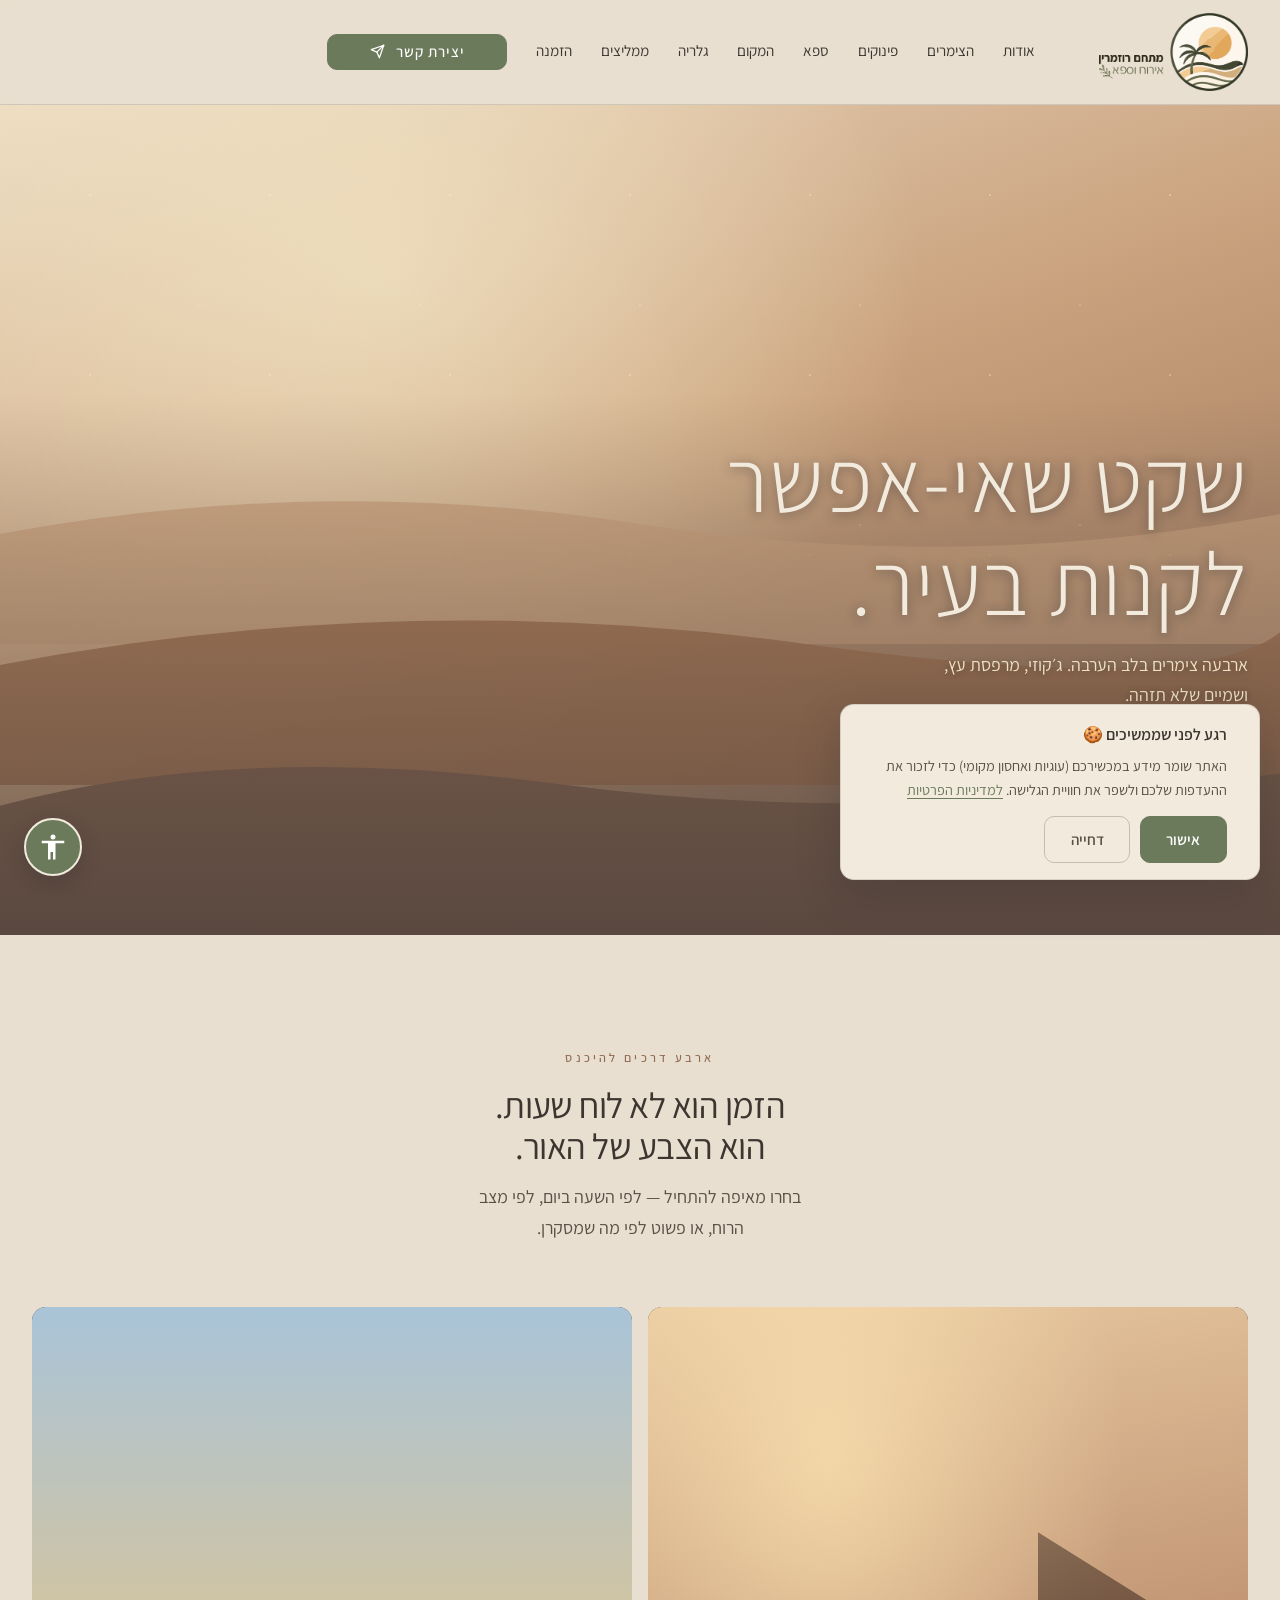
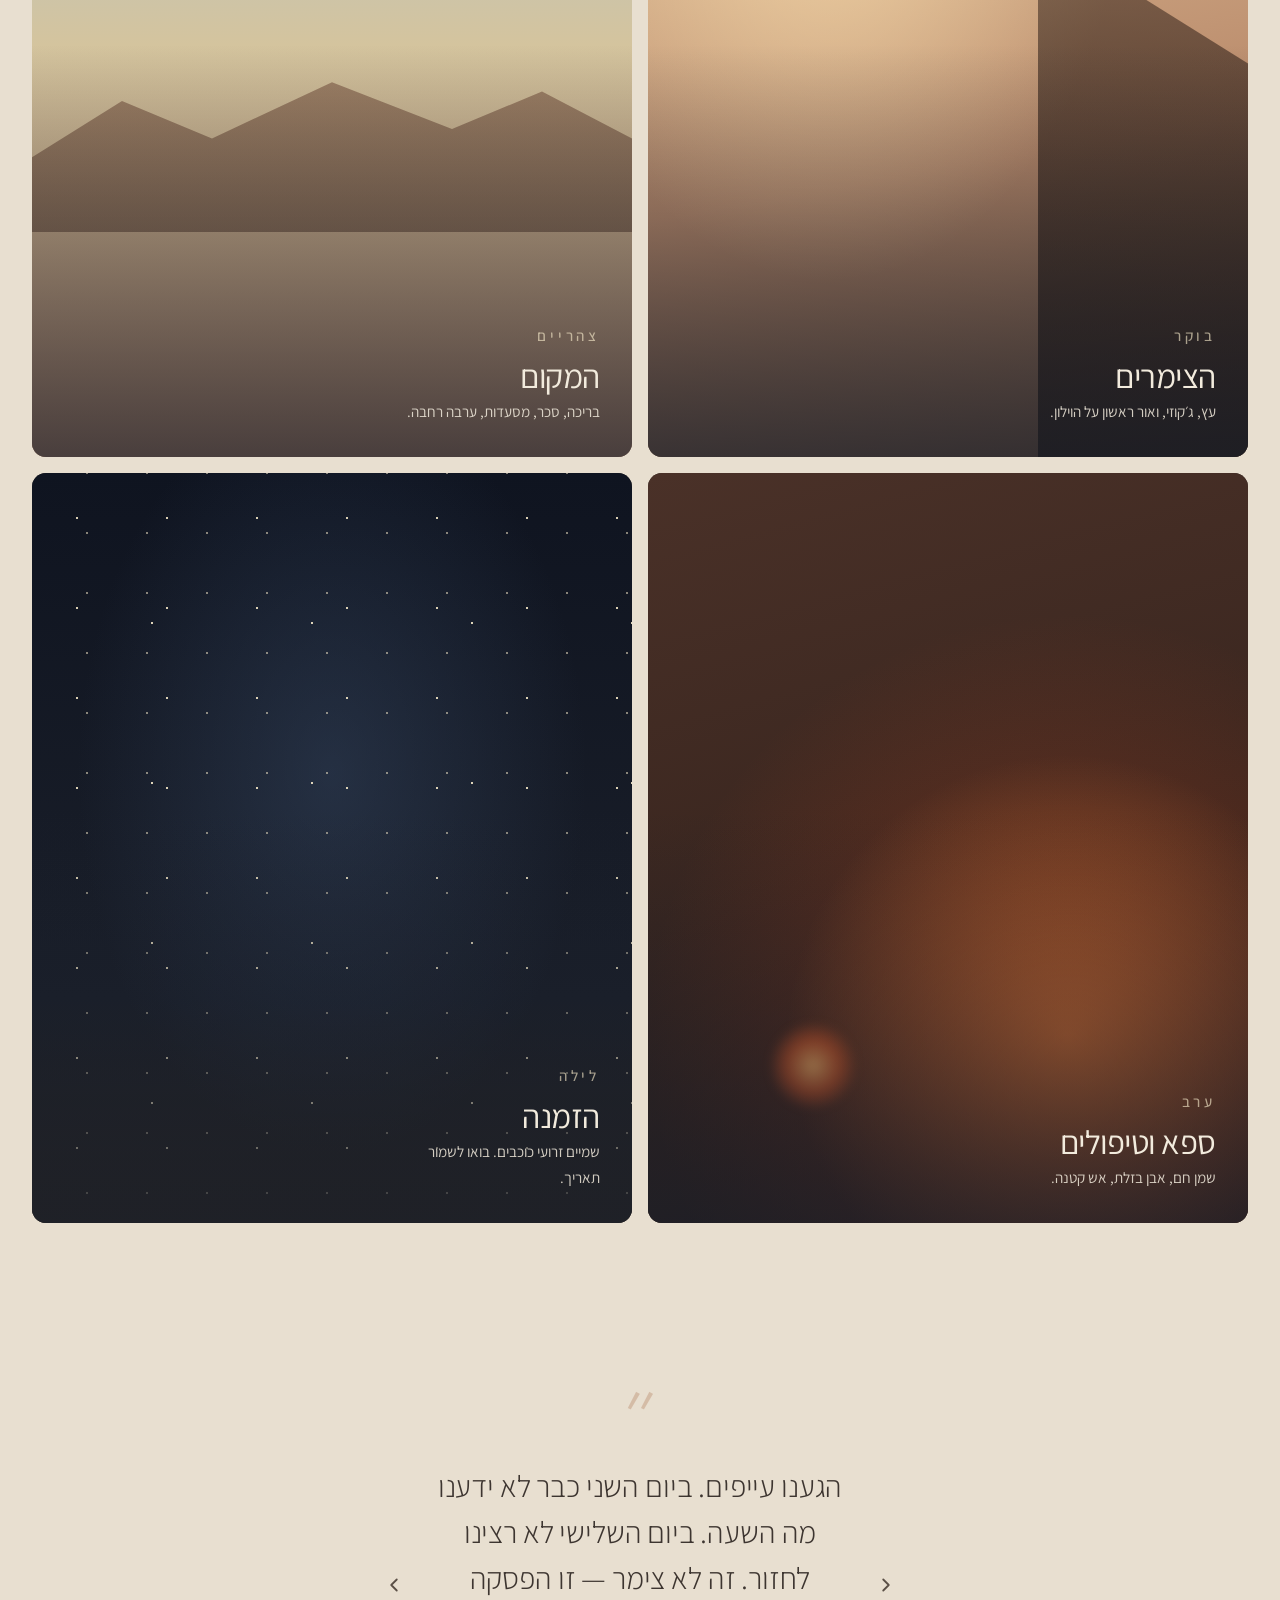
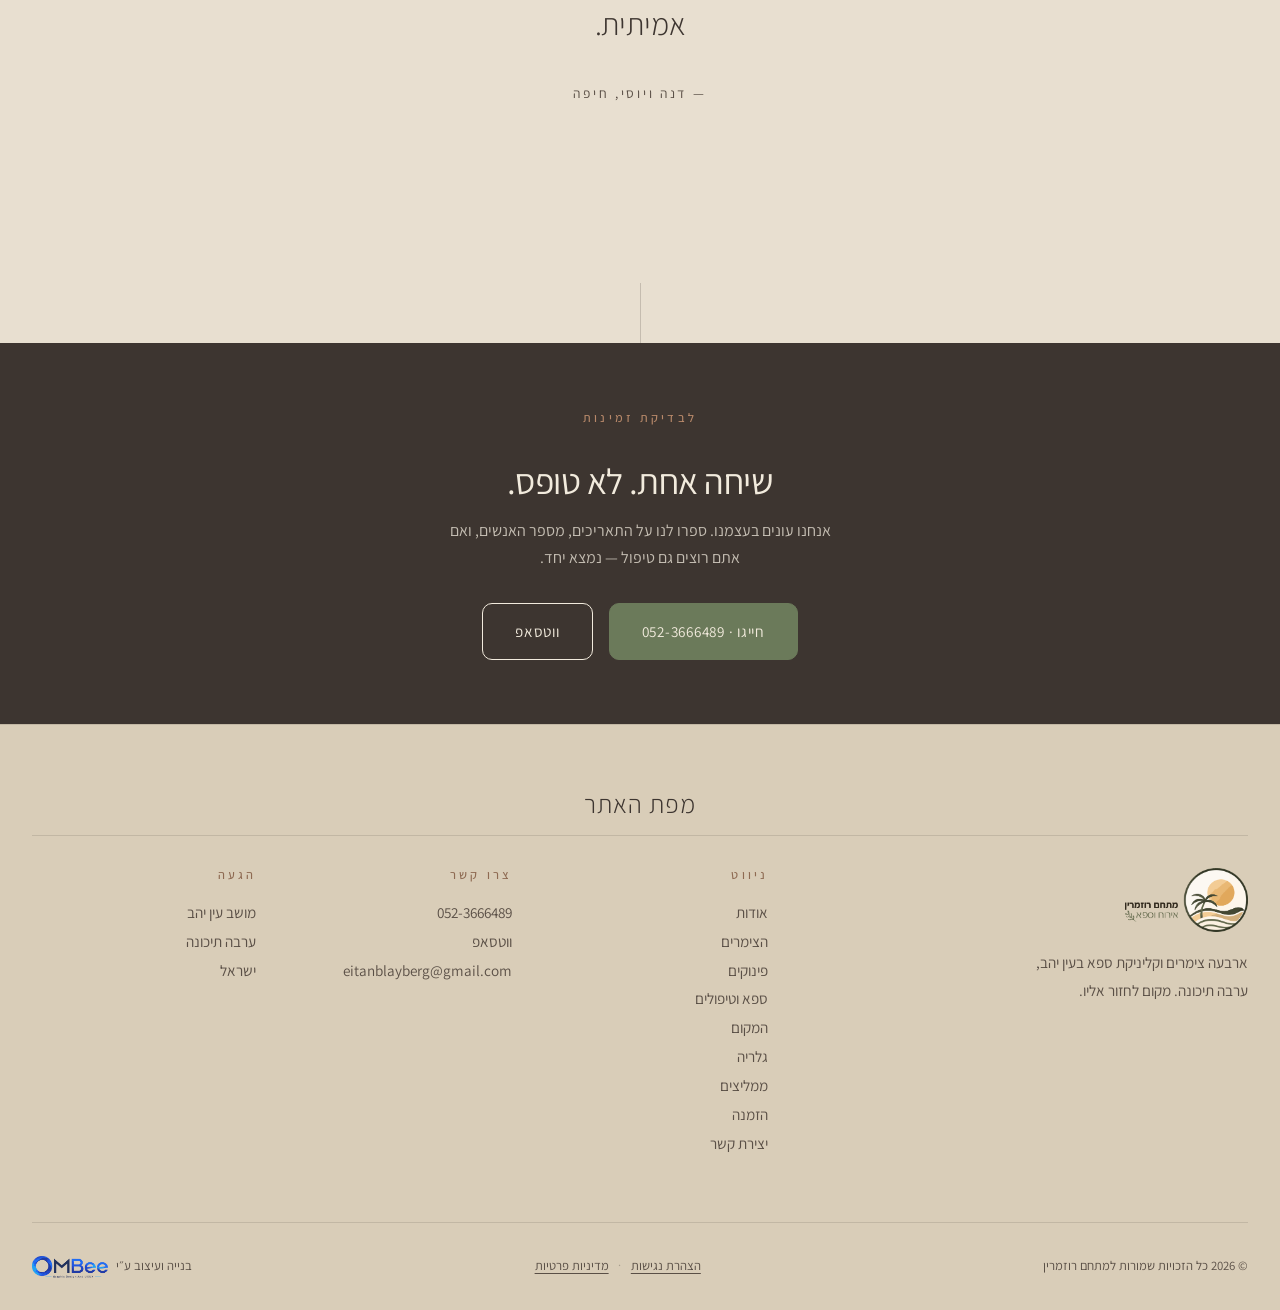
==== index.html @ 1cbfd46a "Remove Ein Yahav eyebrow from homepage hero Co-Authored-By: Claude Fable 5 <noreply@anthropic.com>" ====
<!DOCTYPE html>
<html lang="he" dir="rtl">
<head>
  <meta charset="UTF-8" />
  <meta name="viewport" content="width=device-width, initial-scale=1.0" />
  <title>רוזמרין · צימרים וספא בערבה</title>
  <meta name="description" content="ארבעה צימרים בלב הערבה. שקט שאי אפשר לקנות בעיר." />

  <link rel="icon" type="image/png" href="images/icon.png">
  <link rel="apple-touch-icon" href="images/icon.png">
  <link rel="preconnect" href="https://fonts.googleapis.com">
  <link rel="preconnect" href="https://fonts.gstatic.com" crossorigin>
  <link href="https://fonts.googleapis.com/css2?family=Assistant:wght@200;300;400;500;600;700&display=swap" rel="stylesheet">
  <link rel="stylesheet" href="styles.css?v=3">
</head>
<body>

  <!-- ===== Top Bar ===== -->
  <header class="topbar">
    <div class="topbar-inner">
      <button class="nav-toggle" aria-expanded="false" aria-controls="primary-nav" aria-label="פתיחת תפריט">
        <span class="bar"></span>
        <span class="bar"></span>
        <span class="bar"></span>
      </button>
      <a href="index.html" class="logo" aria-label="רוזמרין">
        <img class="logo-mark" src="images/rosemary_desert_logo.png" alt="מתחם רוזמרין · אירוח וספא">
      </a>

      <nav class="nav" id="primary-nav" aria-label="ניווט ראשי">
        <a href="about.html">אודות</a>
        <a href="zimmerim.html">הצימרים</a>
        <a href="pinukim.html">פינוקים</a>
        <a href="spa.html">ספא</a>
        <a href="hamakom.html">המקום</a>
        <a href="galeria.html">גלריה</a>
        <a href="mamlitzim.html">ממליצים</a>
        <a href="hazmana.html">הזמנה</a>
        <a href="contact.html" class="cta-contact">
          <span>יצירת קשר</span>
          <svg viewBox="0 0 24 24" fill="none" stroke="currentColor" stroke-width="2" stroke-linecap="round" stroke-linejoin="round" aria-hidden="true"><line x1="22" y1="2" x2="11" y2="13"/><polygon points="22 2 15 22 11 13 2 9 22 2"/></svg>
        </a>
      </nav>
    </div>
  </header>

  <!-- ===== Hero — Cinemagraph ===== -->
  <section class="hero">
    <div class="hero-canvas">
      <div class="hero-light"></div>
      <div class="dust"></div>

      <svg class="dune dune-1" viewBox="0 0 1600 200" preserveAspectRatio="none" height="200">
        <path d="M0,200 L0,90 Q400,30 800,80 T1600,70 L1600,200 Z" fill="#C9A07C" opacity="0.85"/>
      </svg>
      <svg class="dune dune-2" viewBox="0 0 1600 220" preserveAspectRatio="none" height="240">
        <path d="M0,220 L0,110 Q500,40 1000,90 T1600,80 L1600,220 Z" fill="#A77855" opacity="0.95"/>
      </svg>
      <svg class="dune dune-3" viewBox="0 0 1600 260" preserveAspectRatio="none" height="280">
        <path d="M0,260 L0,140 Q300,80 700,120 T1600,110 L1600,260 Z" fill="#8E6A52"/>
      </svg>
    </div>

    <div class="hero-content">
      <h1>שקט שאי&#8209;אפשר לקנות בעיר.</h1>
      <p>ארבעה צימרים בלב הערבה. ג׳קוזי, מרפסת עץ, ושמיים שלא תזהה.</p>
    </div>

  </section>

  <!-- ===== Intro ===== -->
  <section class="intro">
    <p class="eyebrow">ארבע דרכים להיכנס</p>
    <h2>הזמן הוא לא לוח שעות. הוא הצבע של האור.</h2>
    <p class="lead" style="margin: var(--space-s) auto 0;">בחרו מאיפה להתחיל — לפי השעה ביום, לפי מצב הרוח, או פשוט לפי מה שמסקרן.</p>
  </section>

  <!-- ===== Four Doors ===== -->
  <div class="doors">
    <a href="zimmerim.html" class="door">
      <div class="door-scene scene-morning"></div>
      <div class="door-overlay"></div>
      <div class="door-text">
        <p class="eyebrow">בוקר</p>
        <h3>הצימרים</h3>
        <p>עץ, ג׳קוזי, ואור ראשון על הוילון.</p>
      </div>
    </a>

    <a href="hamakom.html" class="door">
      <div class="door-scene scene-noon"></div>
      <div class="door-overlay"></div>
      <div class="door-text">
        <p class="eyebrow">צהריים</p>
        <h3>המקום</h3>
        <p>בריכה, סכר, מסעדות, ערבה רחבה.</p>
      </div>
    </a>

    <a href="spa.html" class="door">
      <div class="door-scene scene-evening"></div>
      <div class="door-overlay"></div>
      <div class="door-text">
        <p class="eyebrow">ערב</p>
        <h3>ספא וטיפולים</h3>
        <p>שמן חם, אבן בזלת, אש קטנה.</p>
      </div>
    </a>

    <a href="hazmana.html" class="door">
      <div class="door-scene scene-night"></div>
      <div class="door-overlay"></div>
      <div class="door-text">
        <p class="eyebrow">לילה</p>
        <h3>הזמנה</h3>
        <p>שמיים זרועי כוכבים. בואו לשמור תאריך.</p>
      </div>
    </a>
  </div>

  <!-- ===== Testimonials carousel ===== -->
  <section class="testimonial" aria-label="המלצות אורחים">
    <span class="quote-mark">״</span>
    <div class="testi-carousel">
      <div class="testi-track">
        <figure class="testi-slide is-active">
          <blockquote>הגענו עייפים. ביום השני כבר לא ידענו מה השעה. ביום השלישי לא רצינו לחזור. זה לא צימר — זו הפסקה אמיתית.</blockquote>
          <cite>— דנה ויוסי, חיפה</cite>
        </figure>
        <figure class="testi-slide">
          <blockquote>הצימר עצמו פשוט יפהפה — עץ אמיתי, ג׳קוזי גדול, ומיטה שאי אפשר לקום ממנה. אבל מה שעשה את ההבדל זה השמיים בלילה.</blockquote>
          <cite>— ענת ר., תל אביב</cite>
        </figure>
        <figure class="testi-slide">
          <blockquote>הגענו עם שני ילדים בני 8 ו-11. דאגנו שיהיה משעמם. בסוף הם רצו להישאר עוד יום. הבריכה, הדק, הכוכבים — הכל היה הרפתקה בשבילם.</blockquote>
          <cite>— משפחת אלון, רמת גן</cite>
        </figure>
        <figure class="testi-slide">
          <blockquote>בפעם הראשונה הזמנתי טיפול אחד. בפעם השנייה הגעתי בשביל הטיפולים, והצימר היה בונוס. שירה היא קוסמת.</blockquote>
          <cite>— מירב ל., באר שבע</cite>
        </figure>
        <figure class="testi-slide">
          <blockquote>ענו לי בווטסאפ תוך עשר דקות, גם בשבת בערב. נדיר. אף אחד שאני מכירה לא יצא מרוצה פחות אחרי ביקור אצלם.</blockquote>
          <cite>— רן מ., מודיעין</cite>
        </figure>
      </div>
      <button type="button" class="testi-btn testi-prev" aria-label="ההמלצה הקודמת">
        <svg viewBox="0 0 24 24" fill="none" stroke="currentColor" stroke-width="2" stroke-linecap="round" stroke-linejoin="round" aria-hidden="true"><polyline points="9 18 15 12 9 6"/></svg>
      </button>
      <button type="button" class="testi-btn testi-next" aria-label="ההמלצה הבאה">
        <svg viewBox="0 0 24 24" fill="none" stroke="currentColor" stroke-width="2" stroke-linecap="round" stroke-linejoin="round" aria-hidden="true"><polyline points="15 18 9 12 15 6"/></svg>
      </button>
    </div>
  </section>

  <div class="divider"></div>

  <!-- ===== CTA Strip ===== -->
  <section class="cta-strip">
    <p class="eyebrow" style="color: var(--clay);">לבדיקת זמינות</p>
    <h2>שיחה אחת. לא טופס.</h2>
    <p>אנחנו עונים בעצמנו. ספרו לנו על התאריכים, מספר האנשים, ואם אתם רוצים גם טיפול — נמצא יחד.</p>
    <div class="cta-buttons">
      <a href="tel:0523666489" class="btn btn-primary">חייגו · 052-3666489</a>
      <a href="https://wa.me/972523666489" class="btn">ווטסאפ</a>
    </div>
  </section>

  <!-- ===== Footer ===== -->
  <footer>
    <h3 class="footer-map-title">מפת האתר</h3>
    <div class="footer-inner">
      <div class="footer-col footer-brand">
        <a href="index.html" class="logo">
          <img class="logo-mark" src="images/rosemary_desert_logo.png" alt="מתחם רוזמרין · אירוח וספא">
                  </a>
        <p>ארבעה צימרים וקליניקת ספא בעין יהב, ערבה תיכונה. מקום לחזור אליו.</p>
      </div>

      <div class="footer-col">
        <h4>ניווט</h4>
        <p>
          <a href="about.html">אודות</a><br>
          <a href="zimmerim.html">הצימרים</a><br>
          <a href="pinukim.html">פינוקים</a><br>
          <a href="spa.html">ספא וטיפולים</a><br>
          <a href="hamakom.html">המקום</a><br>
          <a href="galeria.html">גלריה</a><br>
          <a href="mamlitzim.html">ממליצים</a><br>
          <a href="hazmana.html">הזמנה</a><br>
          <a href="contact.html">יצירת קשר</a>
        </p>
      </div>

      <div class="footer-col">
        <h4>צרו קשר</h4>
        <p>
          <a href="tel:0523666489">052-3666489</a><br>
          <a href="https://wa.me/972523666489">ווטסאפ</a><br>
          <a href="mailto:eitanblayberg@gmail.com">eitanblayberg@gmail.com</a>
        </p>
      </div>

      <div class="footer-col">
        <h4>הגעה</h4>
        <p>
          מושב עין יהב<br>
          ערבה תיכונה<br>
          ישראל
        </p>
      </div>
    </div>

    <div class="footer-bottom">
      <span>&copy; 2026 כל הזכויות שמורות למתחם רוזמרין</span><span class="footer-legal-links"><a href="accessibility.html">הצהרת נגישות</a><span aria-hidden="true">·</span><a href="privacy.html">מדיניות פרטיות</a></span>
      <span class="credit">בנייה ועיצוב ע״י <a href="https://ombee.co.il" target="_blank" rel="noopener noreferrer" aria-label="לאתר OMBee"><img src="images/ombee-logo.png" alt="OMBee"></a></span>
    </div>
  </footer>

  <script src="script.js?v=3" defer></script>
</body>
</html>
---- styles.css ----
/* ===========================================
   Rozmarin — Design System
   Concept: "Desert Silence" / שקט מדברי
   =========================================== */

:root {
  /* Palette — earth tones */
  --sand:          #E8DFD0;
  --sand-light:    #F2EBDD;
  --sand-deep:     #D9CDB8;
  --clay:          #B8896A;
  --clay-dark:     #8E6A52;
  --basalt:        #3D3530;
  --basalt-soft:   #5A4F46;
  --rosemary:      #6B7A5A;
  --rosemary-soft: #8E9C7F;
  --night:         #1A1F2A;
  --star:          #F4E8C8;

  /* Type scale */
  --type-display:  clamp(3rem, 7vw, 6.5rem);
  --type-h1:       clamp(2.2rem, 4.5vw, 3.8rem);
  --type-h2:       clamp(1.6rem, 2.8vw, 2.4rem);
  --type-lead:     clamp(1.05rem, 1.4vw, 1.25rem);
  --type-body:     1rem;
  --type-small:    0.875rem;

  /* Rhythm */
  --space-xs: 0.5rem;
  --space-s:  1rem;
  --space-m:  2rem;
  --space-l:  4rem;
  --space-xl: 7rem;
  --space-xxl: 11rem;

  /* Other */
  --max-w: 1280px;
  --rule: 1px solid rgba(61, 53, 48, 0.15);
  --ease: cubic-bezier(0.4, 0, 0.2, 1);
}

/* ===== Reset ===== */
*, *::before, *::after { box-sizing: border-box; margin: 0; padding: 0; }
html { scroll-behavior: smooth; }

/* ============================================================
   COOKIE / STORAGE CONSENT BANNER — first visit
   ============================================================ */
.cookie-banner {
  position: fixed;
  bottom: 20px;
  right: 20px;
  z-index: 95;
  max-width: 420px;
  background: var(--sand-light);
  border: 1px solid rgba(61, 53, 48, 0.15);
  border-radius: 14px;
  box-shadow: 0 14px 44px rgba(26, 31, 42, 0.22);
  padding: var(--space-s) var(--space-m);
  display: flex;
  flex-direction: column;
  gap: 0.9rem;
  font-family: 'Assistant', sans-serif;
  opacity: 0;
  transform: translateY(16px);
  transition: opacity 0.5s var(--ease), transform 0.5s var(--ease);
}
.cookie-banner.show {
  opacity: 1;
  transform: translateY(0);
}
.cookie-banner-text strong {
  display: block;
  color: var(--basalt);
  font-weight: 600;
  font-size: 1rem;
  margin-bottom: 0.35rem;
}
.cookie-banner-text p {
  color: var(--basalt-soft);
  font-size: 0.9rem;
  line-height: 1.65;
}
.cookie-banner-text a {
  color: var(--rosemary);
  text-decoration: underline;
  text-underline-offset: 3px;
}
.cookie-banner-text a:hover { color: var(--clay-dark); }
.cookie-actions {
  display: flex;
  gap: 0.6rem;
}
.cookie-accept,
.cookie-decline {
  cursor: pointer;
  padding: 0.6rem 1.6rem;
  border-radius: 10px;
  font-family: 'Assistant', sans-serif;
  font-size: 0.95rem;
  font-weight: 600;
  transition: background 0.25s var(--ease), color 0.25s var(--ease), transform 0.25s var(--ease);
}
.cookie-accept {
  background: var(--rosemary);
  color: #FFFFFF;
  border: 1px solid var(--rosemary);
}
.cookie-accept:hover {
  background: #5C6B4D;
  transform: translateY(-1px);
}
.cookie-decline {
  background: transparent;
  color: var(--basalt-soft);
  border: 1px solid rgba(61, 53, 48, 0.25);
}
.cookie-decline:hover {
  color: var(--basalt);
  border-color: var(--basalt-soft);
  transform: translateY(-1px);
}

@media (max-width: 600px) {
  .cookie-banner {
    right: 16px;
    left: 16px;
    bottom: 90px; /* clear the accessibility button */
    max-width: none;
  }
}

/* ============================================================
   ACCESSIBILITY WIDGET — Israeli standard style
   ============================================================ */

.a11y-toggle {
  position: fixed;
  bottom: 24px;
  left: 24px;
  width: 58px;
  height: 58px;
  border-radius: 50%;
  background: var(--rosemary);
  color: #FFFFFF;
  border: 2px solid var(--sand-light);
  cursor: pointer;
  z-index: 90;
  display: flex;
  align-items: center;
  justify-content: center;
  box-shadow: 0 6px 20px rgba(26, 31, 42, 0.22);
  transition: transform 0.3s var(--ease), background 0.3s var(--ease), box-shadow 0.3s var(--ease);
}
.a11y-toggle:hover,
.a11y-toggle:focus-visible {
  transform: scale(1.08);
  background: #5C6B4D;
  box-shadow: 0 10px 28px rgba(26, 31, 42, 0.3);
}
.a11y-toggle svg { width: 30px; height: 30px; }

.a11y-panel {
  position: fixed;
  bottom: 24px;
  left: 24px;
  width: 360px;
  max-width: calc(100vw - 48px);
  max-height: calc(100vh - 48px);
  background: #FFFFFF;
  border: 1px solid #E5E5E5;
  border-radius: 12px;
  box-shadow: 0 16px 50px rgba(0, 0, 0, 0.2);
  z-index: 91;
  padding: 0;
  display: none;
  flex-direction: column;
  overflow: hidden;
  font-family: 'Assistant', sans-serif;
  color: #2A2A2A;
}
.a11y-panel.open {
  display: flex;
  animation: a11yIn 0.25s var(--ease);
}
@keyframes a11yIn {
  from { opacity: 0; transform: translateY(12px); }
  to   { opacity: 1; transform: translateY(0); }
}

.a11y-panel-header {
  display: flex;
  justify-content: space-between;
  align-items: center;
  padding: 0.8rem 1rem;
  background: #F5F5F5;
  border-bottom: 1px solid #E5E5E5;
}
.a11y-panel-header h2 {
  font-size: 1rem;
  font-weight: 600;
  color: #2A2A2A;
  margin: 0;
  font-family: 'Assistant', sans-serif;
}
.a11y-panel-close {
  background: #2A2A2A;
  border: 0;
  cursor: pointer;
  width: 28px; height: 28px;
  border-radius: 14px;
  color: #FFFFFF;
  display: flex;
  align-items: center;
  justify-content: center;
  transition: background 0.2s;
  flex-shrink: 0;
}
.a11y-panel-close:hover { background: #555; }
.a11y-panel-close svg { width: 14px; height: 14px; }

.a11y-panel-body {
  padding: 0.85rem;
  overflow-y: auto;
  flex: 1;
}

.a11y-options {
  display: grid;
  grid-template-columns: 1fr 1fr;
  gap: 8px;
}
.a11y-option {
  background: #FFFFFF;
  border: 1px solid #E5E5E5;
  border-radius: 12px;
  padding: 18px 10px;
  cursor: pointer;
  display: flex;
  flex-direction: column;
  align-items: center;
  gap: 10px;
  font-size: 0.85rem;
  font-weight: 600;
  text-align: center;
  transition: border-color 0.2s, background 0.2s, color 0.2s, box-shadow 0.2s;
  color: var(--basalt);
  font-family: 'Assistant', sans-serif;
  line-height: 1.25;
  min-height: 110px;
}
.a11y-option:hover {
  border-color: var(--rosemary);
  background: rgba(107, 122, 90, 0.04);
  box-shadow: 0 4px 12px rgba(107, 122, 90, 0.12);
}
.a11y-option.active {
  background: var(--rosemary);
  color: #FFFFFF;
  border-color: var(--rosemary);
  box-shadow: 0 4px 14px rgba(107, 122, 90, 0.32);
}
.a11y-option svg {
  width: 30px; height: 30px;
  fill: none;
  stroke: #5A5A5A;
  stroke-width: 1.5;
  stroke-linecap: round;
  stroke-linejoin: round;
  transition: stroke 0.2s;
}
.a11y-option.active svg { stroke: #FFFFFF; }

.a11y-panel-footer {
  padding: 0.85rem;
  border-top: 1px solid #E5E5E5;
  background: #F5F5F5;
}
.a11y-reset {
  background: var(--rosemary);
  color: #FFFFFF;
  border: 0;
  border-radius: 10px;
  padding: 14px;
  font-size: 0.95rem;
  font-weight: 600;
  cursor: pointer;
  margin-bottom: 0.7rem;
  width: 100%;
  display: flex;
  align-items: center;
  justify-content: center;
  gap: 10px;
  transition: background 0.25s, transform 0.25s, box-shadow 0.25s;
  font-family: 'Assistant', sans-serif;
}
.a11y-reset:hover {
  background: #5C6B4D;
  transform: translateY(-1px);
  box-shadow: 0 6px 16px rgba(107, 122, 90, 0.3);
}
.a11y-reset svg {
  width: 18px; height: 18px;
  fill: none;
  stroke: currentColor;
  stroke-width: 2;
  stroke-linecap: round;
  stroke-linejoin: round;
}

.a11y-links {
  display: flex;
  justify-content: center;
  align-items: center;
  gap: 0.5rem;
  font-size: 0.78rem;
}
.a11y-links a {
  color: #5A5A5A;
  text-decoration: underline;
  text-underline-offset: 3px;
  transition: color 0.2s;
}
.a11y-links a:hover { color: #2A2A2A; }
.a11y-links span {
  color: #BBB;
}

@media (max-width: 480px) {
  .a11y-toggle { width: 52px; height: 52px; bottom: 16px; left: 16px; }
  .a11y-toggle svg { width: 26px; height: 26px; }
  .a11y-panel {
    bottom: 16px;
    left: 16px;
    width: calc(100vw - 32px);
  }
  .a11y-options { grid-template-columns: 1fr 1fr; gap: 6px; }
  .a11y-option { padding: 14px 6px; min-height: 100px; font-size: 0.78rem; }
  .a11y-option svg { width: 26px; height: 26px; }
}

/* ===== Accessibility feature classes ===== */

/* Large text */
body.a11y-large-text { font-size: 118% !important; }
body.a11y-large-text h1 { font-size: 4.5rem !important; }
body.a11y-large-text h2 { font-size: 3rem !important; }
body.a11y-large-text h3 { font-size: 1.6rem !important; }

/* High contrast */
body.a11y-contrast { background: #000 !important; color: #fff !important; }
body.a11y-contrast main, body.a11y-contrast section, body.a11y-contrast div,
body.a11y-contrast article, body.a11y-contrast aside, body.a11y-contrast header,
body.a11y-contrast footer, body.a11y-contrast nav { background: #000 !important; color: #fff !important; }
body.a11y-contrast h1, body.a11y-contrast h2, body.a11y-contrast h3, body.a11y-contrast h4,
body.a11y-contrast p, body.a11y-contrast span, body.a11y-contrast li { color: #fff !important; }
body.a11y-contrast a { color: #ffeb3b !important; }
body.a11y-contrast img:not(.logo-mark) { filter: grayscale(100%) contrast(1.2); }

/* Highlight links */
body.a11y-highlight-links a:not(.btn):not(.cta-contact):not(.a11y-toggle) {
  text-decoration: underline !important;
  text-decoration-thickness: 2px !important;
  text-underline-offset: 3px !important;
  outline: 1px dashed currentColor;
  outline-offset: 2px;
}

/* No animations */
body.a11y-no-anim *,
body.a11y-no-anim *::before,
body.a11y-no-anim *::after {
  animation-duration: 0s !important;
  transition-duration: 0s !important;
}

/* Readable font (dyslexia-friendly) */
body.a11y-readable-font,
body.a11y-readable-font * {
  font-family: Verdana, Tahoma, sans-serif !important;
  letter-spacing: 0.05em !important;
  word-spacing: 0.12em !important;
}

/* Hide images */
body.a11y-hide-images img:not(.logo-mark):not(.a11y-toggle img) { visibility: hidden !important; }

/* Big cursor */
body.a11y-big-cursor,
body.a11y-big-cursor * {
  cursor: url("data:image/svg+xml,%3Csvg xmlns='http://www.w3.org/2000/svg' width='40' height='40' viewBox='0 0 24 24'%3E%3Cpath fill='black' stroke='white' stroke-width='1' d='M3 2l8 18 2-7 7-2z'/%3E%3C/svg%3E") 0 0, auto !important;
}

/* Saturation - grayscale */
body.a11y-grayscale { filter: grayscale(100%); }

/* Increased line height */
body.a11y-line-height *,
body.a11y-line-height p,
body.a11y-line-height li,
body.a11y-line-height blockquote {
  line-height: 2 !important;
}

/* Text spacing (letter & word) */
body.a11y-text-spacing,
body.a11y-text-spacing * {
  letter-spacing: 0.12em !important;
  word-spacing: 0.18em !important;
}

/* Text alignment — justify */
body.a11y-text-align p,
body.a11y-text-align li,
body.a11y-text-align blockquote,
body.a11y-text-align dd {
  text-align: justify !important;
}

/* Tooltips — show titles more visibly */
body.a11y-tooltips [title]:hover::after,
body.a11y-tooltips [title]:focus::after {
  content: attr(title);
  position: absolute;
  bottom: calc(100% + 6px);
  right: 0;
  background: #2A2A2A;
  color: #FFFFFF;
  padding: 0.4rem 0.7rem;
  border-radius: 4px;
  font-size: 0.85rem;
  white-space: nowrap;
  z-index: 200;
  pointer-events: none;
  box-shadow: 0 4px 12px rgba(0, 0, 0, 0.2);
}
body.a11y-tooltips [title] { position: relative; }

/* ===== Accessibility ===== */
/* Skip link — keyboard users can jump straight to main content */
.skip-link {
  position: absolute;
  top: -100px;
  right: 1rem;
  background: var(--basalt);
  color: var(--sand-light);
  padding: 0.75rem 1.25rem;
  z-index: 100;
  transition: top 0.2s ease;
  font-size: 0.95rem;
}
.skip-link:focus {
  top: 1rem;
  outline: 2px solid var(--rosemary);
  outline-offset: 2px;
}

/* Visually hide content but keep accessible to screen readers */
.sr-only {
  position: absolute;
  width: 1px; height: 1px;
  padding: 0; margin: -1px;
  overflow: hidden;
  clip: rect(0, 0, 0, 0);
  white-space: nowrap;
  border: 0;
}

/* Visible focus indicator for keyboard users */
:focus-visible {
  outline: 2px solid var(--rosemary);
  outline-offset: 3px;
  border-radius: 2px;
}
button:focus-visible, a:focus-visible, input:focus-visible,
textarea:focus-visible, select:focus-visible, summary:focus-visible {
  outline: 2px solid var(--rosemary);
  outline-offset: 3px;
}

/* Respect users who prefer reduced motion */
@media (prefers-reduced-motion: reduce) {
  *, *::before, *::after {
    animation-duration: 0.01ms !important;
    animation-iteration-count: 1 !important;
    transition-duration: 0.01ms !important;
    scroll-behavior: auto !important;
  }
}
body {
  font-family: 'Assistant', 'Heebo', sans-serif;
  font-size: var(--type-body);
  line-height: 1.7;
  color: var(--basalt);
  background: var(--sand);
  direction: rtl;
  -webkit-font-smoothing: antialiased;
  text-rendering: optimizeLegibility;
}
img, svg { display: block; max-width: 100%; }
a { color: inherit; text-decoration: none; }
button { font: inherit; cursor: pointer; border: none; background: none; color: inherit; }

/* ===== Typography ===== */
h1, h2, h3, h4, .serif {
  font-family: 'Assistant', sans-serif;
  font-weight: 300;
  letter-spacing: -0.015em;
  line-height: 1.15;
  color: var(--basalt);
}
h1 { font-size: var(--type-h1); font-weight: 300; }
h2 { font-size: var(--type-h2); font-weight: 400; }
h3 { font-weight: 400; }
h4 { font-weight: 500; }
.display { font-size: var(--type-display); line-height: 1; font-weight: 200; }
.lead { font-size: var(--type-lead); color: var(--basalt-soft); max-width: 50ch; }
.eyebrow {
  font-family: 'Assistant', sans-serif;
  font-size: 0.78rem;
  letter-spacing: 0.25em;
  text-transform: uppercase;
  color: var(--clay-dark);
  font-weight: 500;
}

/* ===== Layout ===== */
.wrap { max-width: var(--max-w); margin: 0 auto; padding: 0 var(--space-m); }
section { padding: var(--space-xl) 0; }
.divider { width: 1px; height: 60px; background: var(--basalt); opacity: 0.2; margin: 0 auto; }

/* ===== Top Bar ===== */
.topbar {
  position: sticky;
  top: 0;
  z-index: 60;
  background: rgba(232, 223, 208, 0.92);
  backdrop-filter: blur(12px);
  -webkit-backdrop-filter: blur(12px);
  border-bottom: var(--rule);
}

/* Hamburger button — visible only on tablet/mobile */
.nav-toggle {
  display: none;
  width: 48px;
  height: 48px;
  background: transparent;
  border: 0;
  cursor: pointer;
  padding: 0;
  flex-direction: column;
  justify-content: center;
  align-items: center;
  gap: 5px;
  flex-shrink: 0;
  position: relative;
  z-index: 65;
  transition: opacity 0.2s var(--ease);
}
.nav-toggle:hover { opacity: 0.7; }
.nav-toggle .bar {
  display: block;
  width: 24px;
  height: 2px;
  background: var(--basalt);
  border-radius: 2px;
  transition: transform 0.3s var(--ease), opacity 0.3s var(--ease);
  transform-origin: center;
}
.nav-toggle[aria-expanded="true"] .bar:nth-child(1) {
  transform: translateY(7px) rotate(45deg);
}
.nav-toggle[aria-expanded="true"] .bar:nth-child(2) {
  opacity: 0;
}
.nav-toggle[aria-expanded="true"] .bar:nth-child(3) {
  transform: translateY(-7px) rotate(-45deg);
}
.topbar-inner {
  max-width: var(--max-w);
  margin: 0 auto;
  display: flex;
  align-items: center;
  justify-content: flex-start;
  padding: 0.8rem var(--space-m);
  gap: var(--space-l);
}
/* Nav — desktop: horizontal inline */
.nav { display: flex; gap: 1.8rem; font-size: 0.95rem; flex-wrap: wrap; }
.nav-close { display: none; } /* visible only in the mobile drawer */
.nav-home-logo { display: none; } /* visible only in the mobile drawer */

/* CTA Contact Button — rectangular, clear hover */
.cta-contact {
  display: inline-flex;
  align-items: center;
  justify-content: center;
  gap: 0.7rem;
  padding: 0.85rem 2.2rem;
  min-width: 180px;
  background: var(--rosemary);
  color: #FFFFFF;
  font-size: 0.95rem;
  font-weight: 500;
  letter-spacing: 0.06em;
  border-radius: 10px;
  border: 1px solid var(--rosemary);
  white-space: nowrap;
  flex-shrink: 0;
  margin-inline-start: auto;
  text-decoration: none;
  z-index: 65;
  transition: background-color 0.3s var(--ease), border-color 0.3s var(--ease), color 0.3s var(--ease), transform 0.25s var(--ease), box-shadow 0.3s var(--ease);
}
.cta-contact:hover,
.cta-contact:focus-visible {
  background: #FFFFFF;
  border-color: var(--rosemary);
  color: var(--rosemary);
  transform: translateY(-2px);
  box-shadow: 0 10px 24px rgba(107, 122, 90, 0.3);
}
.cta-contact svg {
  width: 15px;
  height: 15px;
  fill: none;
  stroke: currentColor;
  stroke-width: 2;
  stroke-linecap: round;
  stroke-linejoin: round;
  transition: transform 0.3s var(--ease);
}
.cta-contact:hover svg { transform: translateX(-5px) rotate(-12deg); }
.nav a {
  position: relative;
  padding: 0.25rem 0;
  transition: color 0.3s var(--ease);
}
.nav a::after {
  content: '';
  position: absolute;
  bottom: 0; right: 0;
  width: 0; height: 1px;
  background: var(--rosemary);
  transition: width 0.4s var(--ease);
}
.nav a:hover { color: var(--rosemary); }
.nav a:hover::after { width: 100%; }

.logo {
  display: flex;
  align-items: center;
  gap: 0.6rem;
  font-family: 'Assistant', sans-serif;
  font-weight: 400;
  font-size: 1.5rem;
  letter-spacing: 0.08em;
}
.logo-mark {
  height: 50px;
  width: auto;
  object-fit: contain;
  flex-shrink: 0;
}
.topbar .logo-mark { height: 78px; }
.footer-brand .logo-mark { height: 64px; }

/* ===== Hero / Cinemagraph ===== */
.hero {
  position: relative;
  height: calc(100vh - 70px);
  min-height: 600px;
  overflow: hidden;
  background: var(--sand-deep);
}
.hero-canvas {
  position: absolute;
  inset: 0;
  background:
    radial-gradient(ellipse 60% 80% at 30% 20%, rgba(244, 232, 200, 0.6), transparent 70%),
    linear-gradient(160deg, #EAD9BF 0%, #C9A07C 45%, #8E6A52 100%);
}
.hero-canvas::after {
  content: '';
  position: absolute;
  bottom: 0;
  left: 0; right: 0;
  height: 65%;
  background: linear-gradient(to top, rgba(26, 31, 42, 0.45) 0%, transparent 100%);
  pointer-events: none;
  z-index: 1;
}
/* Layered "dunes" via SVG-shaped gradients */
.dune {
  position: absolute;
  left: 0; right: 0;
  width: 100%;
  pointer-events: none;
}
.dune-1 { bottom: 35%; opacity: 0.9; }
.dune-2 { bottom: 18%; opacity: 0.95; }
.dune-3 { bottom: 0; opacity: 1; }

/* Slow-drifting warm light — cinemagraph feel */
.hero-light {
  position: absolute;
  inset: -10% -10% -10% -10%;
  background: radial-gradient(circle at 25% 30%, rgba(255, 230, 180, 0.35), transparent 50%);
  animation: drift 22s ease-in-out infinite;
  mix-blend-mode: soft-light;
}
@keyframes drift {
  0%, 100% { transform: translate(0, 0) scale(1); }
  50%      { transform: translate(4%, -2%) scale(1.05); }
}

/* Gentle rising dust */
.dust {
  position: absolute;
  inset: 0;
  background-image:
    radial-gradient(circle, rgba(255, 245, 220, 0.5) 1px, transparent 1.5px),
    radial-gradient(circle, rgba(255, 245, 220, 0.3) 1px, transparent 1.5px);
  background-size: 180px 180px, 220px 220px;
  background-position: 0 0, 90px 90px;
  animation: rise 30s linear infinite;
  opacity: 0.6;
}
@keyframes rise {
  from { transform: translateY(0); }
  to   { transform: translateY(-180px); }
}

.hero-content {
  position: relative;
  z-index: 2;
  max-width: var(--max-w);
  margin: 0 auto;
  height: 100%;
  padding: 0 var(--space-m);
  display: flex;
  flex-direction: column;
  justify-content: flex-end;
  padding-bottom: var(--space-xl);
}
.hero h1 {
  font-size: var(--type-display);
  color: var(--sand-light);
  max-width: 14ch;
  margin-bottom: var(--space-s);
  font-weight: 300;
  letter-spacing: 0.01em;
  text-shadow: 0 2px 12px rgba(26, 31, 42, 0.45);
}
.hero p {
  font-size: var(--type-lead);
  max-width: 38ch;
  color: rgba(244, 232, 200, 0.95);
  font-weight: 400;
  text-shadow: 0 1px 6px rgba(26, 31, 42, 0.4);
}

/* ===== Section: Doors ===== */
.intro {
  text-align: center;
  padding: var(--space-xl) var(--space-m) var(--space-l);
  max-width: 50ch;
  margin: 0 auto;
}
.intro h2 { margin-top: var(--space-s); }

.doors {
  display: grid;
  grid-template-columns: repeat(2, 1fr);
  gap: var(--space-s);
  max-width: var(--max-w);
  margin: 0 auto;
  padding: 0 var(--space-m);
}
.door {
  position: relative;
  aspect-ratio: 4 / 5;
  overflow: hidden;
  border-radius: 14px;
  background: var(--basalt);
  cursor: pointer;
  transition: transform 0.6s var(--ease);
}
.door:hover { transform: translateY(-4px); }
.door-scene {
  position: absolute;
  inset: 0;
  transition: transform 0.8s var(--ease), filter 0.6s var(--ease);
}
.door:hover .door-scene {
  transform: scale(1.05);
  filter: brightness(1.05);
}
.door-overlay {
  position: absolute;
  inset: 0;
  background: linear-gradient(to top, rgba(26, 31, 42, 0.7) 0%, transparent 55%);
}
.door-text {
  position: absolute;
  bottom: 0;
  right: 0; left: 0;
  padding: var(--space-m);
  color: var(--sand-light);
  z-index: 2;
}
.door-text .eyebrow {
  color: rgba(244, 232, 200, 0.75);
  margin-bottom: 0.5rem;
}
.door-text h3 {
  font-size: clamp(1.6rem, 2.6vw, 2.2rem);
  color: var(--sand-light);
  margin-bottom: 0.25rem;
}
.door-text p {
  font-size: 0.95rem;
  opacity: 0.85;
  max-width: 30ch;
}

/* Door scenes — each one is a CSS-only "painting" */
.scene-morning {
  background:
    radial-gradient(ellipse at 30% 20%, rgba(255, 230, 180, 0.7), transparent 50%),
    linear-gradient(170deg, #E8C9A0 0%, #B8896A 60%, #6B4F3C 100%);
}
.scene-morning::before {
  /* wooden beam silhouette */
  content: '';
  position: absolute;
  bottom: 0; right: 0;
  width: 35%; height: 70%;
  background: linear-gradient(180deg, rgba(60, 40, 30, 0.5), rgba(30, 20, 15, 0.85));
  clip-path: polygon(0 0, 100% 25%, 100% 100%, 0 100%);
}

.scene-evening {
  background:
    radial-gradient(circle at 70% 75%, rgba(255, 140, 60, 0.55), transparent 40%),
    radial-gradient(circle at 70% 75%, rgba(200, 70, 30, 0.4), transparent 60%),
    linear-gradient(165deg, #4A3128 0%, #2A1B16 100%);
}
.scene-evening::before {
  content: '';
  position: absolute;
  bottom: 15%; left: 20%;
  width: 90px; height: 90px;
  background: radial-gradient(circle, rgba(255, 180, 100, 0.9) 0%, rgba(255, 100, 40, 0.6) 40%, transparent 70%);
  filter: blur(4px);
  animation: flicker 3s ease-in-out infinite;
}
@keyframes flicker {
  0%, 100% { opacity: 0.85; transform: scale(1); }
  50%      { opacity: 1;    transform: scale(1.08); }
}

.scene-noon {
  background:
    linear-gradient(180deg, #A9C4D8 0%, #D4C49E 45%, #B8896A 100%);
}
.scene-noon::before {
  /* horizon mountains */
  content: '';
  position: absolute;
  bottom: 30%; left: 0; right: 0;
  height: 25%;
  background: linear-gradient(180deg, #8E6A52, #6B4F3C);
  clip-path: polygon(0 60%, 15% 30%, 30% 50%, 50% 20%, 70% 45%, 85% 25%, 100% 50%, 100% 100%, 0 100%);
  opacity: 0.7;
}

.scene-night {
  background:
    radial-gradient(ellipse at 50% 40%, rgba(60, 80, 110, 0.4), transparent 60%),
    linear-gradient(180deg, #0F1420 0%, #1A1F2A 70%, #2A2520 100%);
}
.scene-night::before {
  /* stars */
  content: '';
  position: absolute;
  inset: 0;
  background-image:
    radial-gradient(circle, var(--star) 0.7px, transparent 1px),
    radial-gradient(circle, var(--star) 1px, transparent 1.5px),
    radial-gradient(circle, var(--star) 0.5px, transparent 1px);
  background-size: 90px 90px, 160px 160px, 60px 60px;
  background-position: 0 0, 40px 70px, 25px 30px;
  opacity: 0.9;
}

/* ===== Testimonial ===== */
.testimonial {
  text-align: center;
  padding: var(--space-xxl) var(--space-m);
  max-width: 60ch;
  margin: 0 auto;
}
.quote-mark {
  font-family: 'Assistant', sans-serif;
  font-weight: 300;
  font-size: 6rem;
  line-height: 0.5;
  color: var(--clay);
  opacity: 0.4;
  margin-bottom: var(--space-s);
  display: block;
}
.testimonial blockquote {
  font-family: 'Assistant', sans-serif;
  font-weight: 300;
  font-size: clamp(1.4rem, 2.4vw, 2rem);
  line-height: 1.5;
  color: var(--basalt);
  letter-spacing: -0.005em;
  margin-bottom: var(--space-m);
}
.testimonial cite {
  font-style: normal;
  font-size: 0.85rem;
  letter-spacing: 0.2em;
  text-transform: uppercase;
  color: var(--basalt-soft);
}

/* Testimonials carousel */
.testi-carousel { position: relative; }
.testi-track { display: grid; }
.testi-slide {
  grid-area: 1 / 1;
  margin: 0;
  opacity: 0;
  visibility: hidden;
  transform: translateY(6px);
  transition: opacity 0.6s var(--ease), transform 0.6s var(--ease), visibility 0.6s;
}
.testi-slide.is-active {
  opacity: 1;
  visibility: visible;
  transform: translateY(0);
}
.testi-slide cite {
  font-style: normal;
  font-size: 0.85rem;
  letter-spacing: 0.2em;
  text-transform: uppercase;
  color: var(--basalt-soft);
}
.testi-btn {
  display: flex;
  align-items: center;
  justify-content: center;
  position: absolute;
  top: 50%;
  transform: translateY(-50%);
  width: 44px;
  height: 44px;
  border: 0;
  background: transparent;
  padding: 0;
  color: var(--basalt-soft);
  cursor: pointer;
  transition: color 0.25s var(--ease), transform 0.25s var(--ease);
}
.testi-prev { right: -60px; }
.testi-next { left: -60px; }
.testi-btn:hover {
  color: var(--rosemary);
  transform: translateY(-50%) scale(1.2);
}
.testi-btn svg { width: 22px; height: 22px; }

@media (max-width: 760px) {
  .testi-prev { right: -14px; }
  .testi-next { left: -14px; }
}

/* ===== Weather widget ===== */
.weather {
  position: fixed;
  bottom: var(--space-m);
  left: var(--space-m);
  background: var(--sand-light);
  border: var(--rule);
  padding: 1rem 1.25rem;
  max-width: 280px;
  z-index: 40;
  box-shadow: 0 8px 30px rgba(61, 53, 48, 0.08);
  transition: transform 0.4s var(--ease), opacity 0.4s var(--ease);
}
.weather-row {
  display: flex;
  align-items: baseline;
  gap: 0.5rem;
  margin-bottom: 0.5rem;
}
.weather-temp {
  font-family: 'Assistant', sans-serif;
  font-weight: 300;
  font-size: 2rem;
  color: var(--clay-dark);
}
.weather-label {
  font-size: 0.75rem;
  letter-spacing: 0.15em;
  text-transform: uppercase;
  color: var(--basalt-soft);
}
.weather-tip {
  font-size: 0.85rem;
  color: var(--basalt-soft);
  line-height: 1.4;
}
.weather-close {
  position: absolute;
  top: 0.5rem;
  left: 0.5rem;
  font-size: 1rem;
  color: var(--basalt-soft);
  width: 24px; height: 24px;
  border-radius: 50%;
}
.weather-close:hover { background: var(--sand-deep); }

/* ===== CTA strip ===== */
.cta-strip {
  background: var(--basalt);
  color: var(--sand-light);
  text-align: center;
  padding: var(--space-l) var(--space-m);
}
.cta-strip h2 { color: var(--sand-light); margin-bottom: var(--space-s); }
.cta-strip p { color: rgba(242, 235, 221, 0.75); max-width: 50ch; margin: 0 auto var(--space-m); }
.cta-buttons { display: flex; gap: var(--space-s); justify-content: center; flex-wrap: wrap; }
.btn {
  display: inline-flex;
  align-items: center;
  gap: 0.5rem;
  padding: 0.9rem 2rem;
  border: 1px solid currentColor;
  border-radius: 10px;
  font-size: 0.95rem;
  letter-spacing: 0.05em;
  transition: background 0.3s var(--ease), color 0.3s var(--ease);
}
.btn:hover { background: var(--sand-light); color: var(--basalt); }
.btn-primary { background: var(--rosemary); border-color: var(--rosemary); color: var(--sand-light); }
.btn-primary:hover { background: var(--rosemary-soft); border-color: var(--rosemary-soft); color: var(--basalt); }

/* ===== Footer ===== */
footer {
  background: var(--sand-deep);
  padding: var(--space-l) var(--space-m) var(--space-m);
  border-top: var(--rule);
}
.footer-map-title {
  max-width: var(--max-w);
  margin: 0 auto var(--space-m);
  padding-bottom: var(--space-s);
  border-bottom: 1px solid rgba(61, 53, 48, 0.15);
  font-weight: 300;
  font-size: clamp(1.3rem, 2vw, 1.7rem);
  letter-spacing: 0.04em;
  color: var(--basalt);
  text-align: center;
}
.footer-inner {
  max-width: var(--max-w);
  margin: 0 auto;
  display: grid;
  grid-template-columns: 2fr 1fr 1fr 1fr;
  gap: var(--space-m);
  margin-bottom: var(--space-l);
}
.footer-col h4 {
  font-family: 'Assistant', sans-serif;
  font-size: 0.78rem;
  letter-spacing: 0.25em;
  text-transform: uppercase;
  color: var(--clay-dark);
  font-weight: 500;
  margin-bottom: var(--space-s);
}
.footer-col p, .footer-col a { font-size: 0.95rem; line-height: 1.9; color: var(--basalt-soft); }
.footer-col a:hover { color: var(--rosemary); }
.footer-brand .logo { margin-bottom: var(--space-s); }
.footer-brand p { max-width: 35ch; }
.footer-bottom {
  max-width: var(--max-w);
  margin: 0 auto;
  padding-top: var(--space-m);
  border-top: var(--rule);
  font-size: 0.8rem;
  color: var(--basalt-soft);
  display: flex;
  justify-content: space-between;
  align-items: center;
  flex-wrap: wrap;
  gap: var(--space-s);
}
.footer-bottom .credit {
  display: inline-flex;
  align-items: center;
  gap: 0.5rem;
}
.footer-bottom .credit img {
  height: 22px;
  width: auto;
  display: inline-block;
  vertical-align: middle;
  opacity: 0.85;
  transition: opacity 0.3s var(--ease);
}
.footer-bottom .credit img:hover { opacity: 1; }
.footer-legal-links {
  display: inline-flex;
  align-items: center;
  gap: 0.6rem;
  font-size: 0.8rem;
}
.footer-legal-links a {
  color: var(--basalt-soft);
  text-decoration: underline;
  text-underline-offset: 3px;
  transition: color 0.2s;
}
.footer-legal-links a:hover { color: var(--rosemary); }
.footer-legal-links > span { color: rgba(61, 53, 48, 0.3); }

/* ===== Framed hero (shared scenic banner) ===== */
.framed-hero {
  position: relative;
  min-height: 420px;
  height: 55vh;
  max-height: 540px;
  overflow: hidden;
  display: flex;
  align-items: center;
  justify-content: center;
  margin-bottom: var(--space-l);
}
.framed-hero > .scene-morning,
.framed-hero > .scene-evening,
.framed-hero > .scene-noon,
.framed-hero > .scene-night {
  position: absolute;
  inset: 0;
  z-index: 0;
}
.framed-hero .hero-overlay {
  position: absolute;
  inset: 0;
  background: radial-gradient(ellipse at center, rgba(26, 31, 42, 0.25) 0%, rgba(26, 31, 42, 0.55) 100%);
  z-index: 1;
}
.framed-hero-content {
  position: relative;
  z-index: 2;
  padding: var(--space-l) clamp(2rem, 8vw, 4.5rem);
  max-width: 720px;
  width: calc(100% - 2 * var(--space-m));
  text-align: center;
}
.framed-hero .ornament {
  display: flex;
  align-items: center;
  justify-content: center;
  gap: 0.8rem;
  margin: 0 auto var(--space-l);
}
.framed-hero .ornament-line {
  width: 60px; height: 1px;
  background: rgba(244, 232, 200, 0.6);
}
.framed-hero .ornament-dot {
  width: 6px; height: 6px;
  border: 1px solid rgba(244, 232, 200, 0.7);
  transform: rotate(45deg);
}
.framed-hero .eyebrow {
  display: block;
  color: rgba(244, 232, 200, 0.85);
  margin-bottom: var(--space-m);
  font-size: 0.85rem;
  letter-spacing: 0.4em;
}
.framed-hero h1 {
  font-size: clamp(2.6rem, 6vw, 4.5rem);
  font-weight: 200;
  color: var(--sand-light);
  letter-spacing: 0.03em;
  margin-bottom: var(--space-m);
  line-height: 1;
}
.framed-hero p {
  color: rgba(244, 232, 200, 0.9);
  font-size: clamp(1rem, 1.3vw, 1.15rem);
  max-width: 44ch;
  margin: 0 auto;
  line-height: 1.7;
  font-weight: 300;
}

/* ===== Stub page (used by other pages) ===== */
.stub-hero {
  height: 50vh;
  min-height: 380px;
  display: flex;
  align-items: flex-end;
  padding: 0 var(--space-m) var(--space-l);
  color: var(--sand-light);
  position: relative;
  overflow: hidden;
}
.stub-hero .scene-morning,
.stub-hero .scene-evening,
.stub-hero .scene-noon,
.stub-hero .scene-night {
  position: absolute;
  inset: 0;
}
.stub-hero-text { position: relative; z-index: 2; max-width: var(--max-w); margin: 0 auto; width: 100%; }
.stub-hero h1 { color: var(--sand-light); font-size: var(--type-display); }
.stub-hero .eyebrow { color: rgba(244, 232, 200, 0.8); margin-bottom: var(--space-s); }
.stub-body { padding: var(--space-xl) var(--space-m); max-width: 70ch; margin: 0 auto; }

/* ===== Responsive ===== */

/* Tablet & Mobile — tall elegant side drawer */
@media (max-width: 900px) {
  /* Show hamburger */
  .nav-toggle { display: flex; }

  /* Topbar adjustments */
  .topbar-inner {
    gap: var(--space-s);
    padding: 0.6rem var(--space-m);
  }
  .topbar .logo-mark { height: 52px; }

  /* Hide topbar CTA on mobile/tablet — it's now inside the drawer */
  .topbar-inner > .cta-contact { display: none; }

  /* Tall vertical side drawer */
  .nav {
    display: flex !important;
    flex-direction: column !important;
    flex-wrap: nowrap !important;
    gap: 0 !important;
    align-items: stretch !important;
    justify-content: flex-start;

    position: fixed;
    top: 0;
    right: 0;
    bottom: 0;
    width: 380px;
    max-width: 88vw;
    height: 100vh;
    height: 100dvh;
    background: var(--sand-light);
    padding: 0 !important;
    margin: 0 !important;

    transform: translateX(100%);
    transition: transform 0.4s var(--ease);
    box-shadow: -12px 0 50px rgba(26, 31, 42, 0.14);
    overflow-y: auto;
    z-index: 70; /* above the topbar — hides the hamburger X so only the drawer X shows */
  }
  .nav.open { transform: translateX(0); }

  /* Drawer header row — spacing + divider (logo link and X sit on it) */
  .nav::before {
    content: '';
    display: block;
    margin: 14px var(--space-l) 0.75rem;
    height: 42px;
    padding-bottom: var(--space-s);
    border-bottom: 1px solid rgba(61, 53, 48, 0.12);
    flex-shrink: 0;
  }

  /* Drawer logo — right side, clickable, back to homepage */
  .nav .nav-home-logo {
    display: block;
    position: absolute;
    top: 14px;
    right: var(--space-l);
    height: 42px;
    padding: 0;
    border: 0;
    z-index: 2;
  }
  .nav .nav-home-logo img {
    height: 100%;
    width: auto;
    display: block;
  }

  /* Drawer close button — top left, aligned with the logo row */
  .nav-close {
    display: flex;
    align-items: center;
    justify-content: center;
    position: absolute;
    top: 14px;
    left: 16px;
    width: 42px;
    height: 42px;
    background: transparent;
    border: 0;
    padding: 0;
    color: var(--basalt);
    cursor: pointer;
    transition: color 0.25s var(--ease), opacity 0.25s var(--ease);
    z-index: 2;
  }
  .nav-close:hover { color: var(--rosemary); }
  .nav-close svg { width: 20px; height: 20px; }

  /* Regular nav links — vertical, breathing, with right-side accent on hover */
  .nav a:not(.cta-contact):not(.nav-home-logo) {
    display: block;
    position: relative;
    width: 100%;
    text-align: right;
    padding: 1.2rem var(--space-l);
    border-bottom: 1px solid rgba(61, 53, 48, 0.06);
    color: var(--basalt);
    font-size: 1.15rem;
    font-weight: 300;
    letter-spacing: 0.01em;
    transition: color 0.25s var(--ease), padding-right 0.25s var(--ease), background 0.25s var(--ease);
  }
  .nav a:not(.cta-contact):not(.nav-home-logo)::before {
    content: '';
    position: absolute;
    top: 0; bottom: 0;
    right: 0;
    width: 3px;
    background: var(--rosemary);
    transform: scaleY(0);
    transform-origin: center;
    transition: transform 0.3s var(--ease);
  }
  .nav a:not(.cta-contact):not(.nav-home-logo):hover,
  .nav a:not(.cta-contact):not(.nav-home-logo):focus-visible {
    color: var(--rosemary);
    padding-right: calc(var(--space-l) + 8px);
    background: rgba(107, 122, 90, 0.04);
  }
  .nav a:not(.cta-contact):not(.nav-home-logo):hover::before,
  .nav a:not(.cta-contact):not(.nav-home-logo):focus-visible::before {
    transform: scaleY(1);
  }
  .nav a::after { display: none; }
  .nav a[aria-current="page"] {
    color: var(--rosemary);
    font-weight: 500;
    background: rgba(107, 122, 90, 0.06);
  }
  .nav a[aria-current="page"]::before {
    transform: scaleY(1);
  }

  /* CTA wrapper area — bottom of drawer, rectangular */
  .nav .cta-contact {
    display: flex;
    width: calc(100% - 2 * var(--space-l));
    margin: auto var(--space-l) var(--space-l);
    padding: 1.1rem 1.5rem;
    justify-content: center;
    align-items: center;
    gap: 0.6rem;
    font-size: 1.02rem;
    font-weight: 500;
    border-radius: 10px;
    box-shadow: 0 6px 18px rgba(107, 122, 90, 0.22);
    flex-shrink: 0;
  }
  .nav .cta-contact:hover {
    box-shadow: 0 12px 28px rgba(26, 31, 42, 0.22);
  }

  /* Backdrop + body lock */
  body.nav-open { overflow: hidden; }
  body.nav-open::before {
    content: '';
    position: fixed;
    inset: 0;
    background: rgba(26, 31, 42, 0.48);
    z-index: 50;
    backdrop-filter: blur(3px);
    -webkit-backdrop-filter: blur(3px);
  }

  /* Other layout adjustments */
  .doors { grid-template-columns: 1fr; }
  .footer-inner { grid-template-columns: 1fr 1fr; }
}

/* Small phones */
@media (max-width: 480px) {
  .nav { width: 320px; }
  .nav a:not(.cta-contact):not(.nav-home-logo) { font-size: 1.08rem; padding: 1.1rem var(--space-m); }
  .nav .cta-contact {
    width: calc(100% - 2 * var(--space-m));
    margin: auto var(--space-m) var(--space-m);
  }
}

/* Phones */
@media (max-width: 600px) {
  .topbar-inner { padding: 0.55rem var(--space-s); }
  .topbar .logo-mark { height: 44px; }
  .nav { width: 280px; }
  .footer-inner { grid-template-columns: 1fr; }
  section { padding: var(--space-l) 0; }
  .hero { min-height: 480px; }
  .hero h1 { font-size: clamp(2.2rem, 9vw, 3.5rem); }
}

/* Very small phones */
@media (max-width: 380px) {
  .topbar .logo-mark { height: 38px; }
  .nav-toggle { width: 42px; height: 42px; }
  .nav-toggle .bar { width: 22px; }
  .nav { width: 260px; padding: 80px var(--space-m) var(--space-m); }
}
@media (max-width: 500px) {
  .topbar .logo-mark { height: 32px; }
  .footer-inner { grid-template-columns: 1fr; }
}
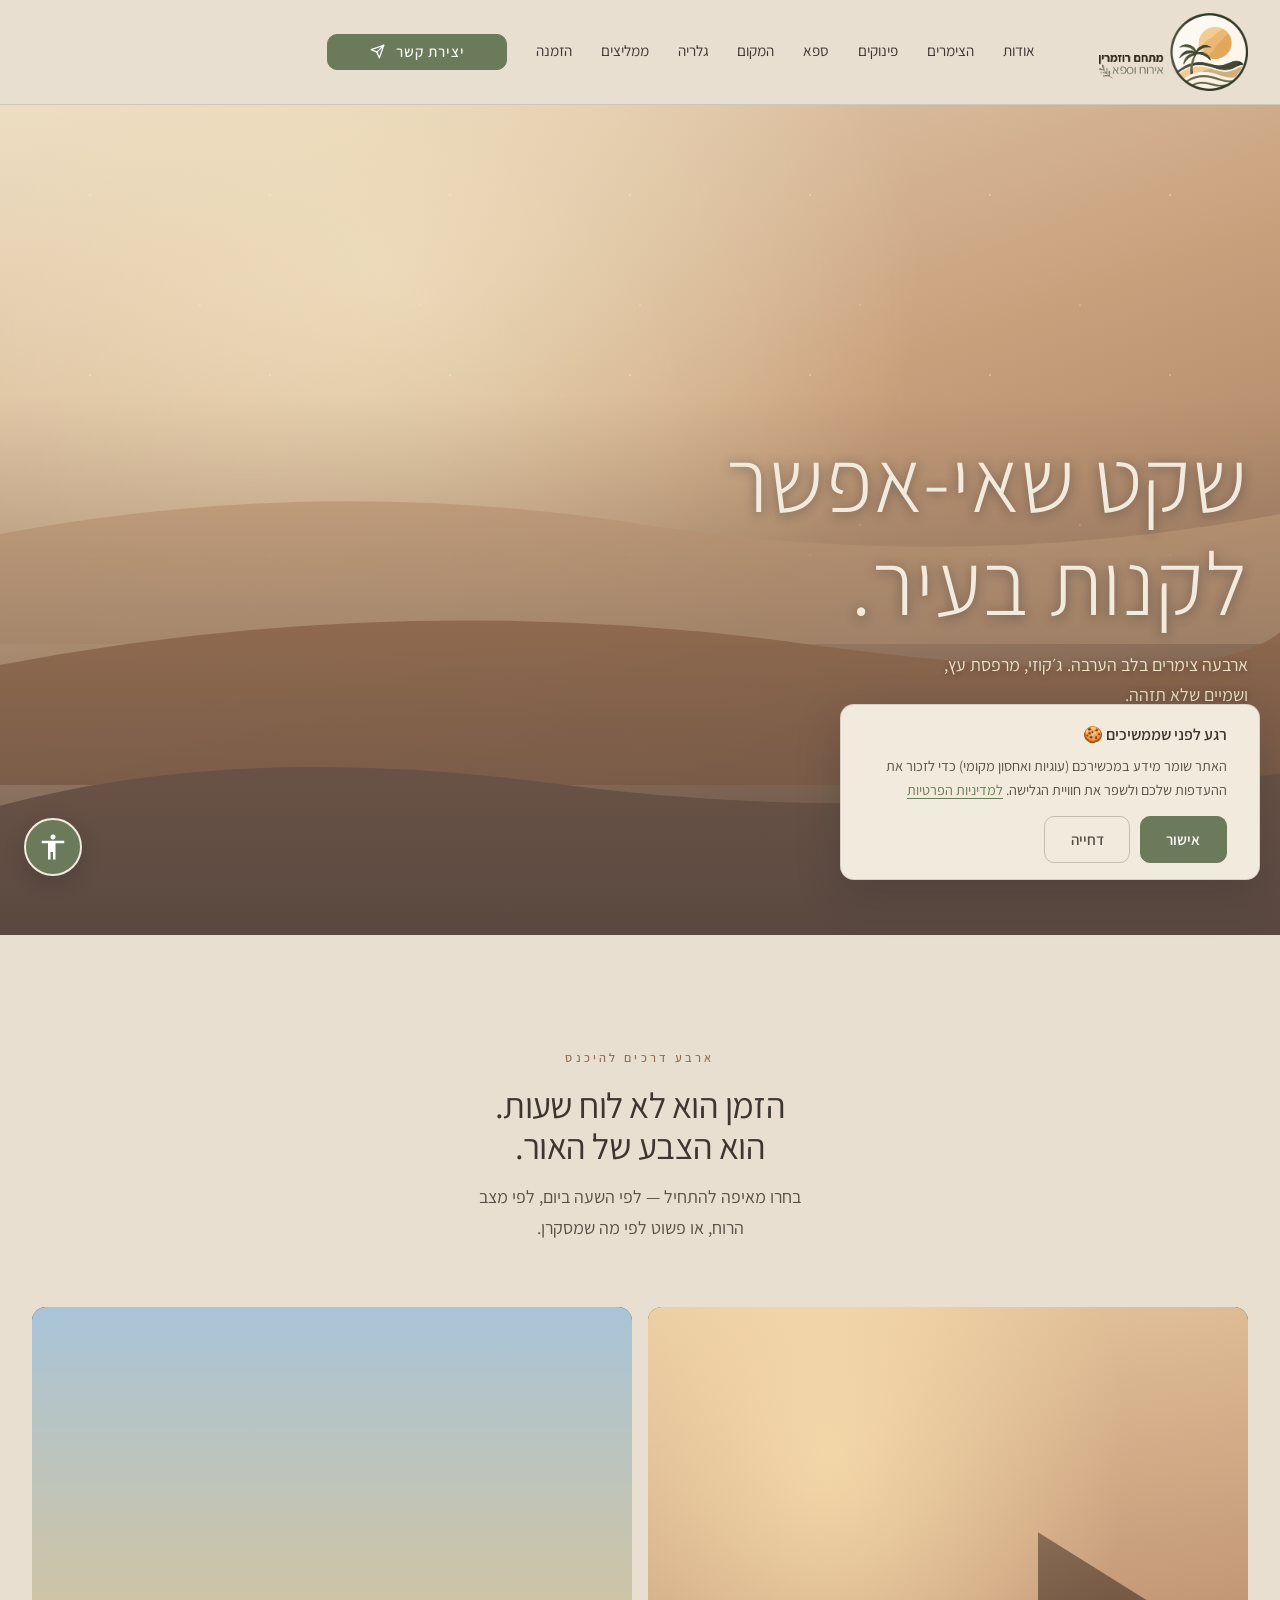
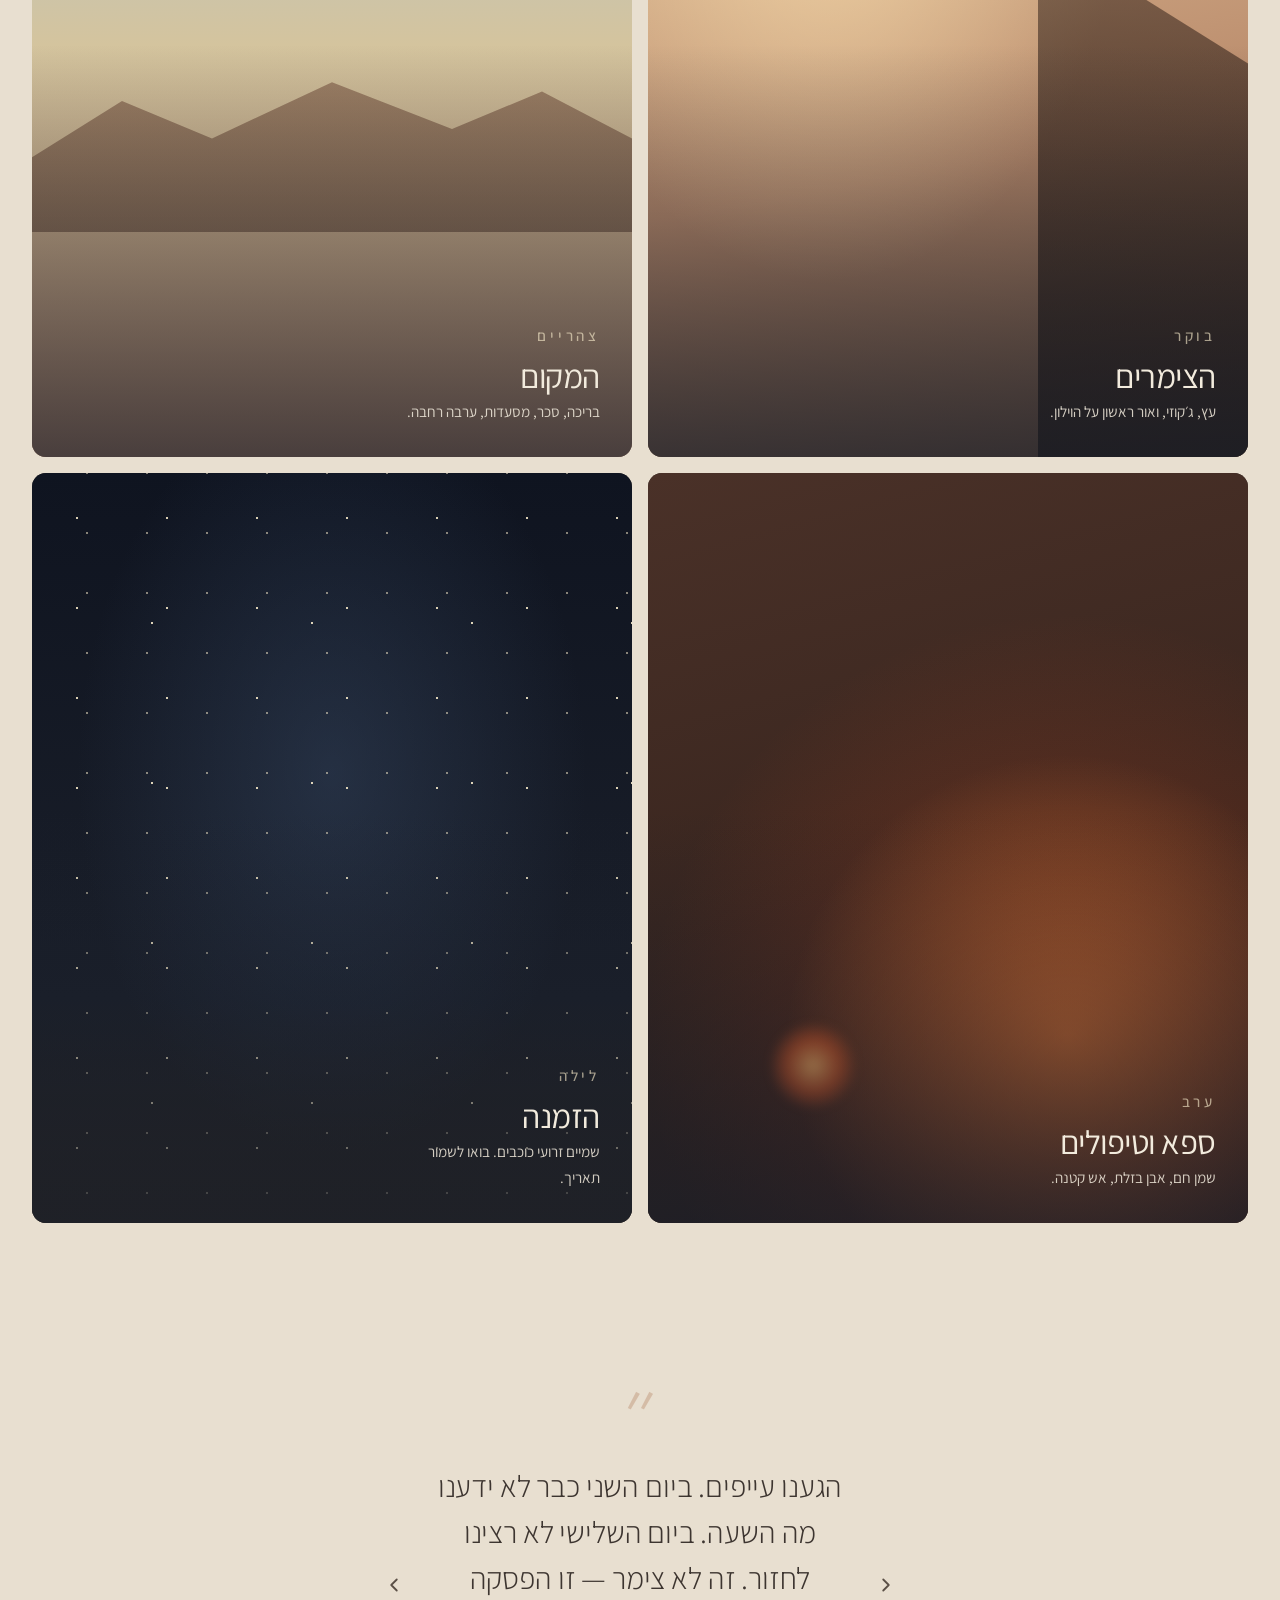
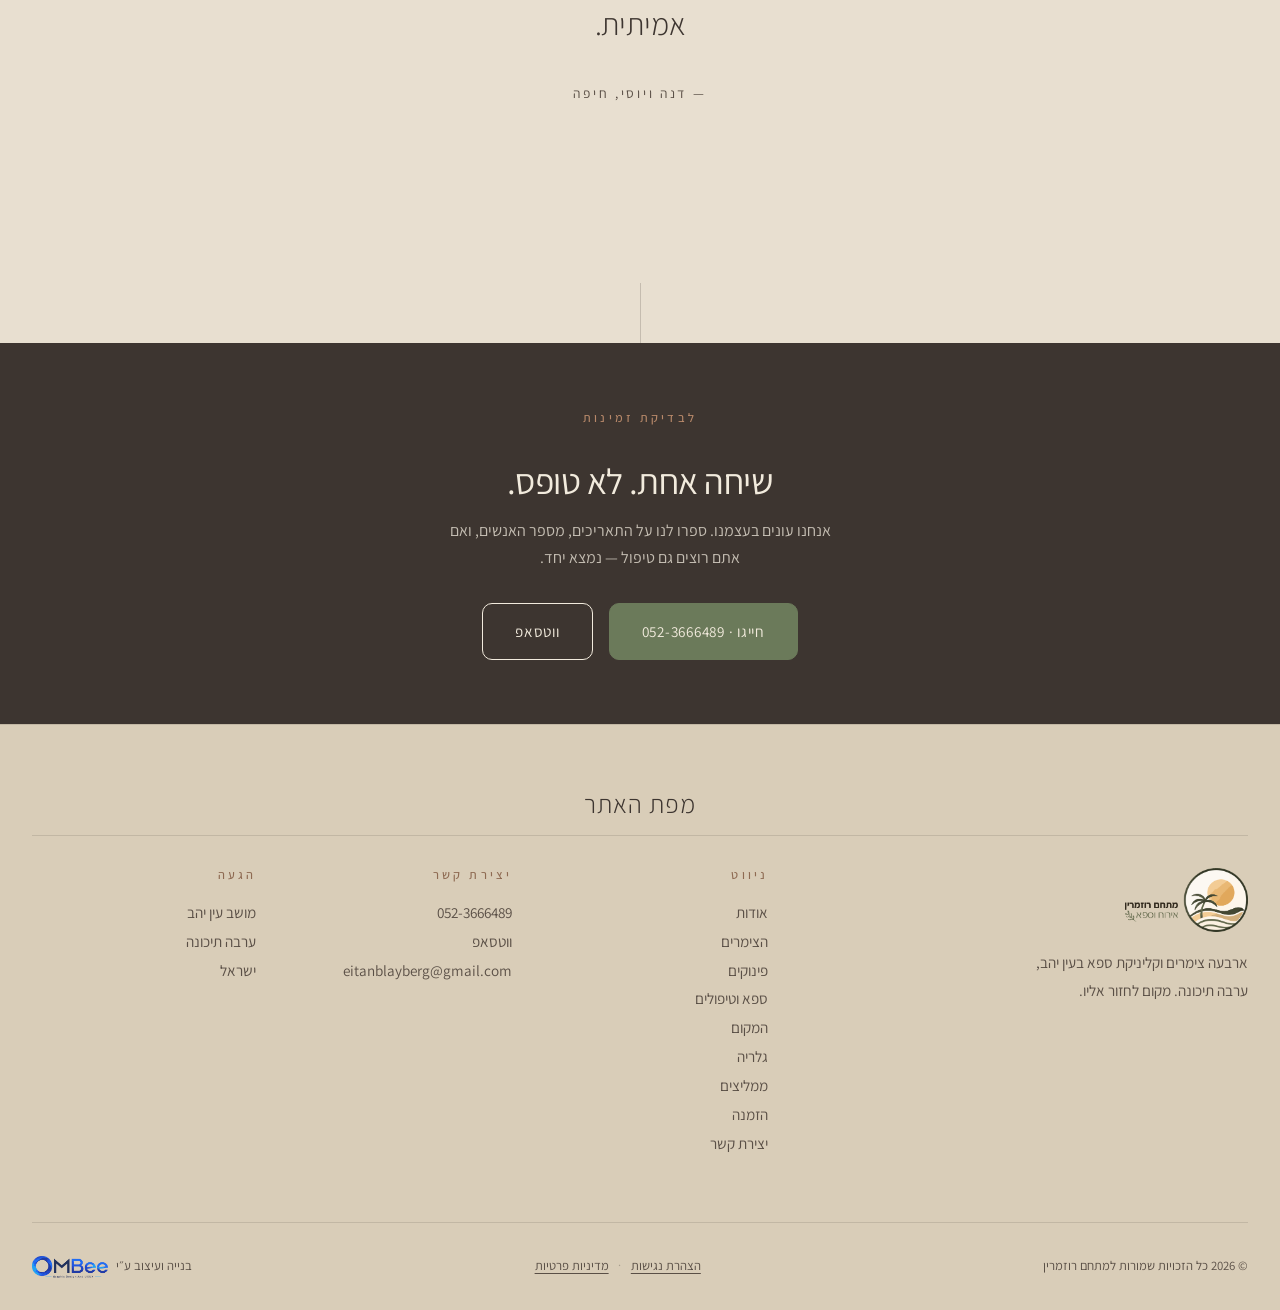
==== commit 75b4ee7c: "Footer: rename contact column title to יצירת קשר Co-Authored-By: Claude Fable 5 <noreply@anthropic.c" ====
--- a/index.html
+++ b/index.html
@@ -193,7 +193,7 @@
       </div>
 
       <div class="footer-col">
-        <h4>צרו קשר</h4>
+        <h4>יצירת קשר</h4>
         <p>
           <a href="tel:0523666489">052-3666489</a><br>
           <a href="https://wa.me/972523666489">ווטסאפ</a><br>
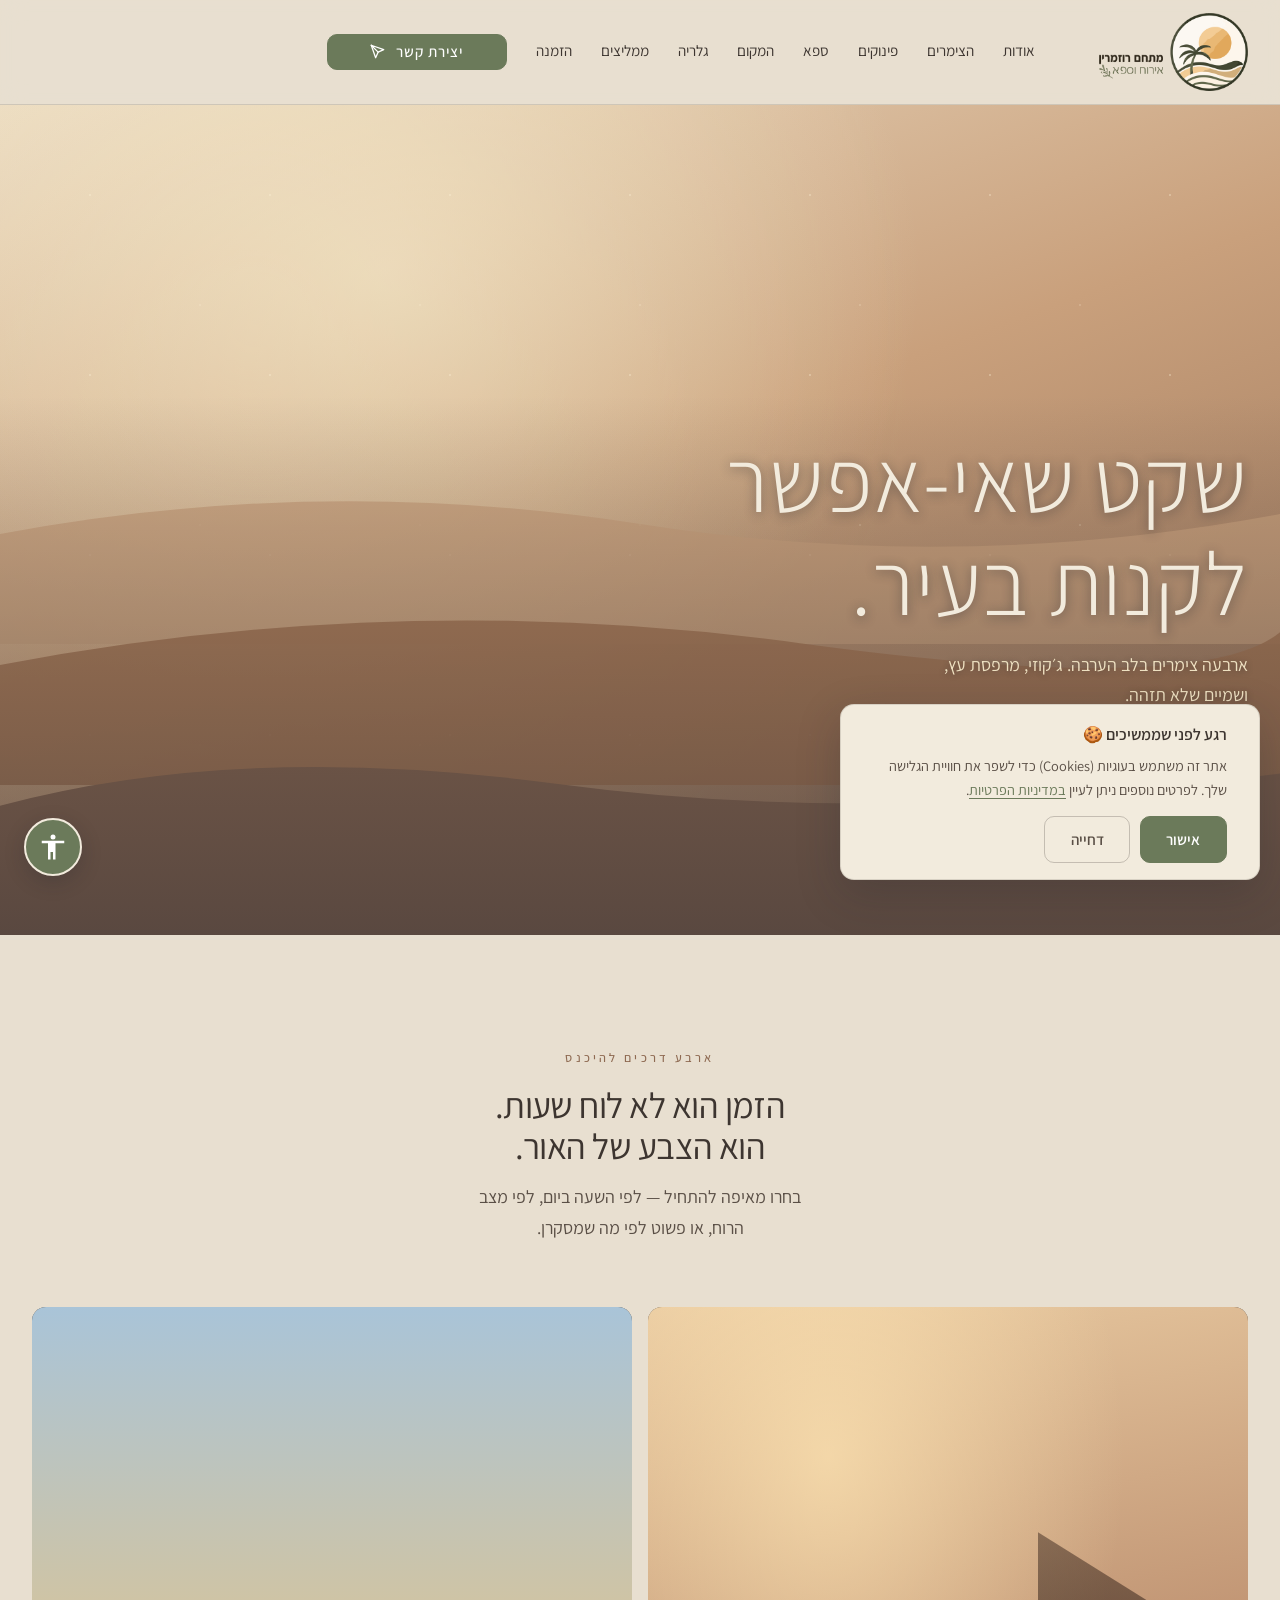
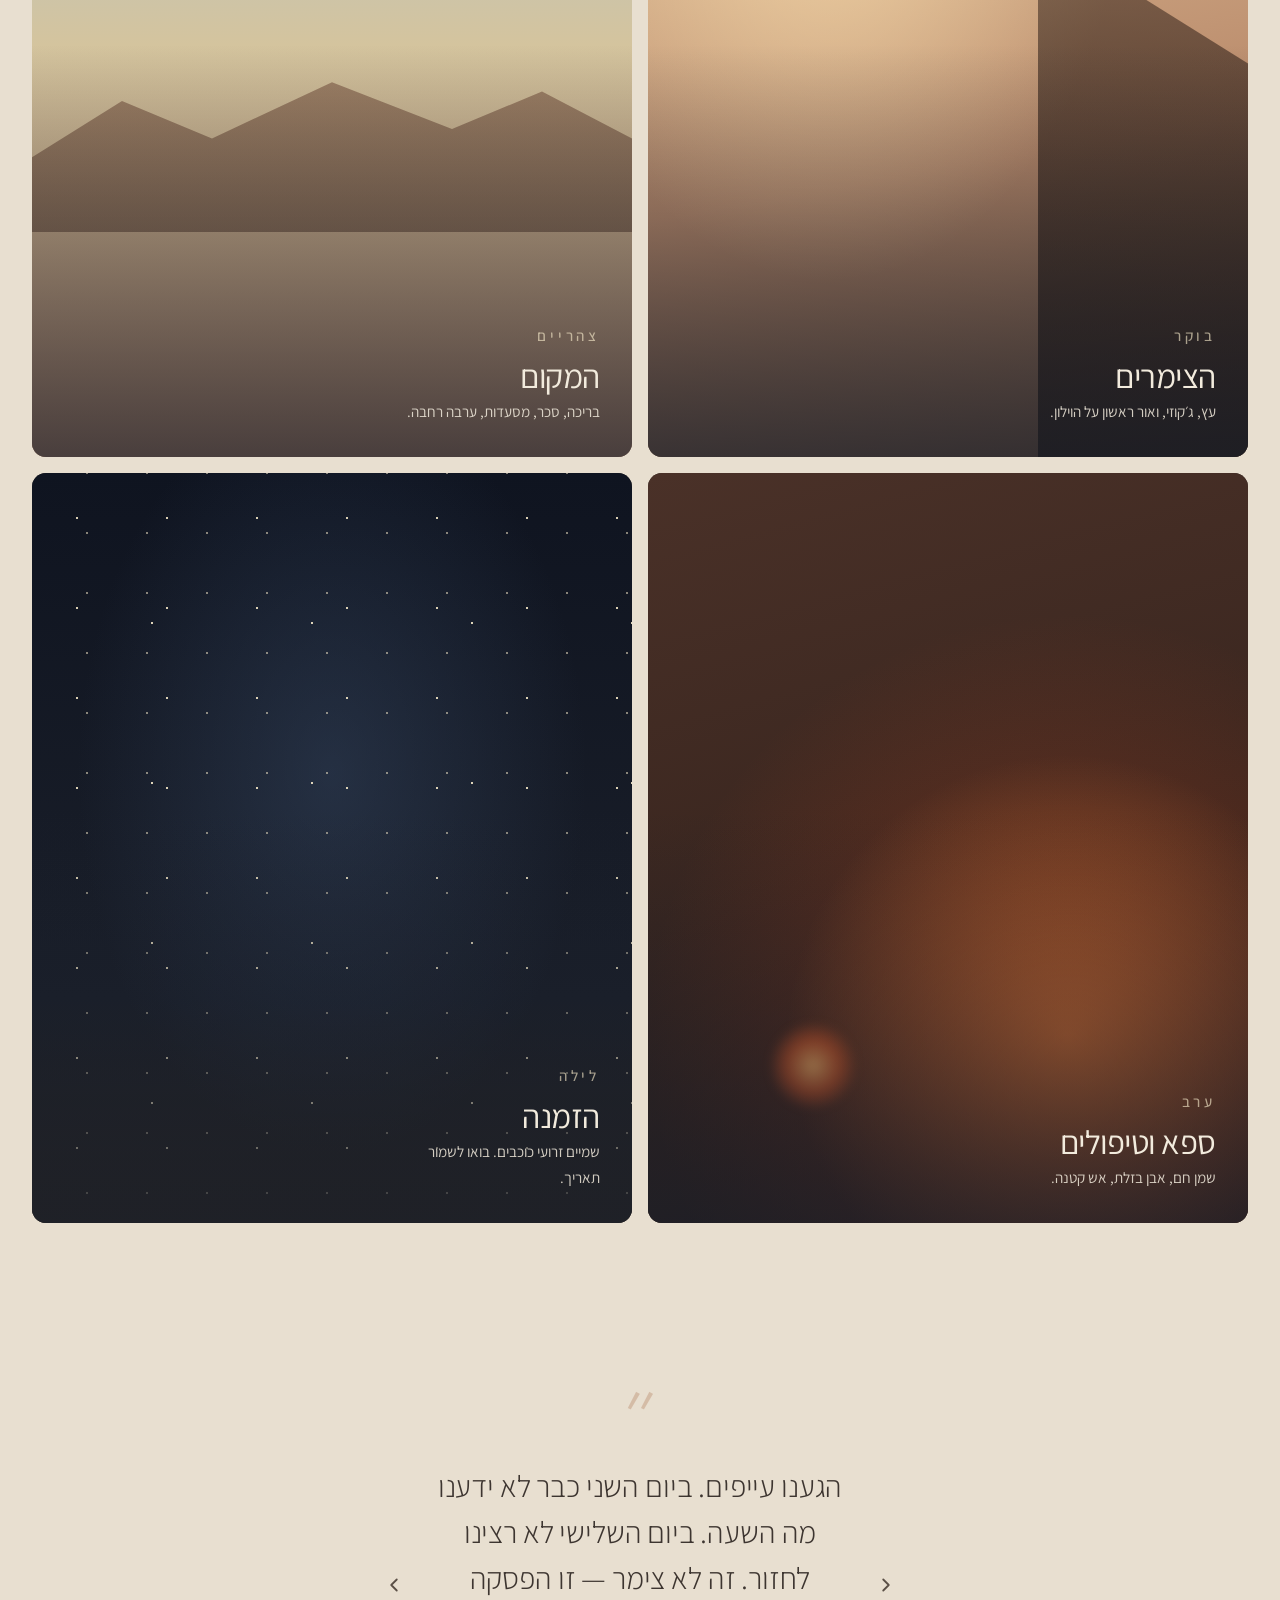
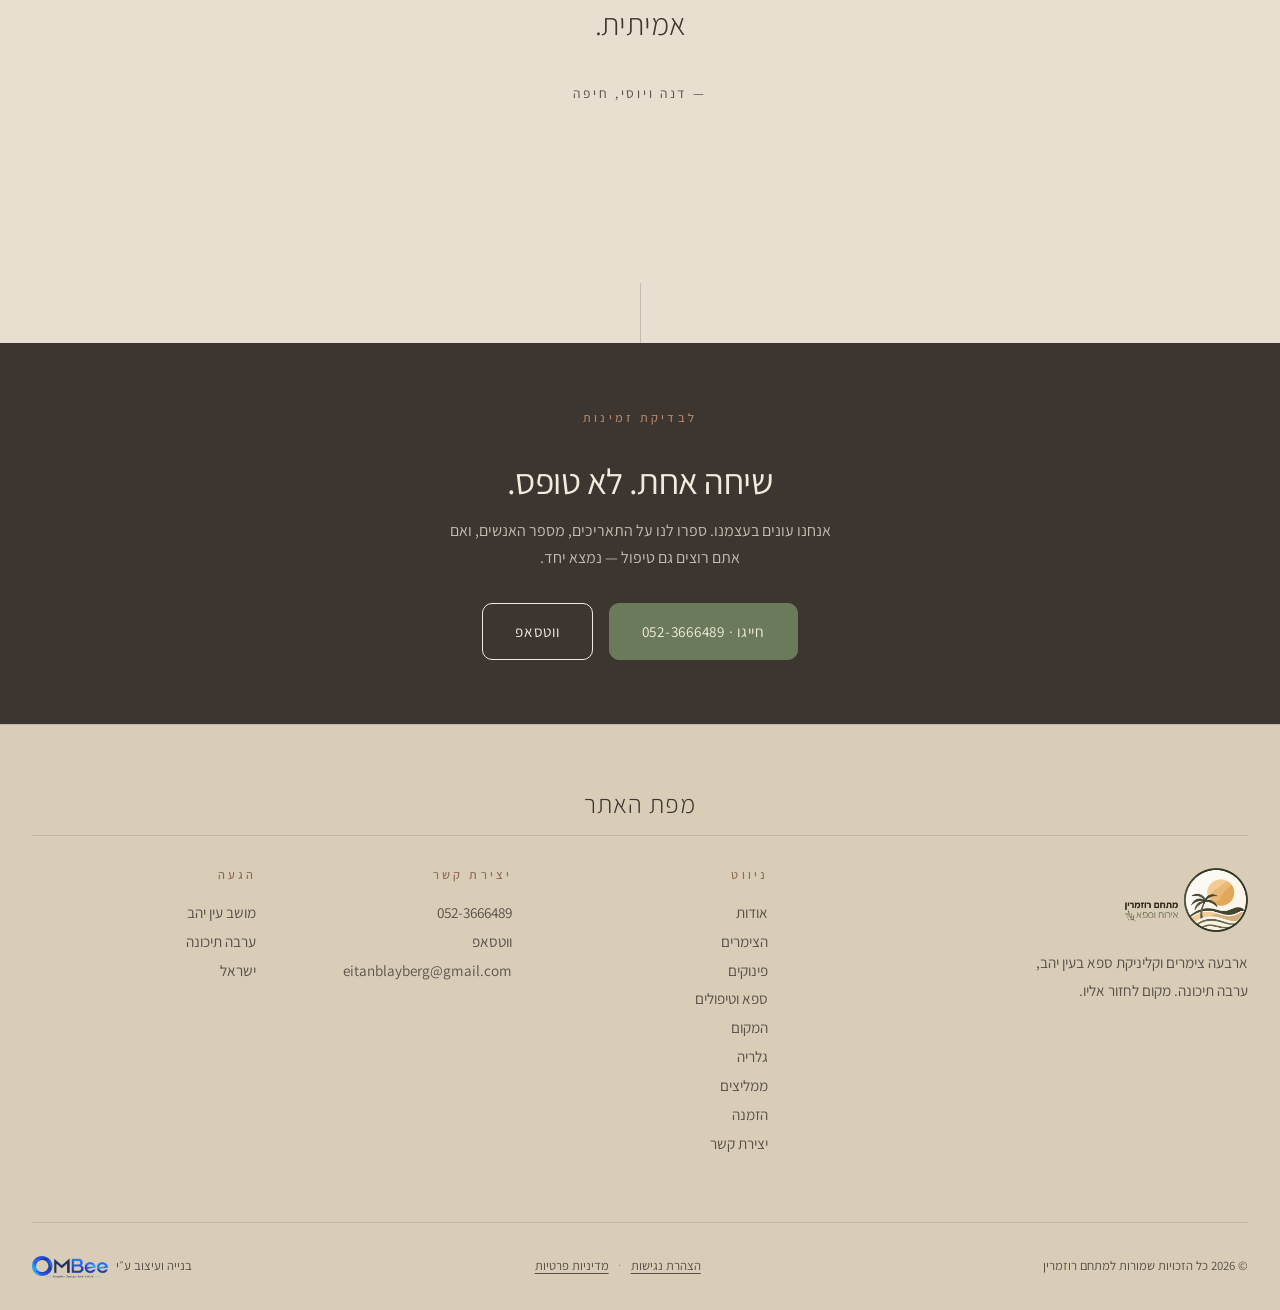
==== commit e4e5daa9: "Optimize images, homepage-only cookie banner, mobile logo size - Resize logos/favicon to display siz" ====
--- a/index.html
+++ b/index.html
@@ -6,14 +6,13 @@
   <title>רוזמרין · צימרים וספא בערבה</title>
   <meta name="description" content="ארבעה צימרים בלב הערבה. שקט שאי אפשר לקנות בעיר." />
 
-  <link rel="icon" type="image/png" href="images/icon.png">
-  <link rel="apple-touch-icon" href="images/icon.png">
+  <link rel="icon" type="image/webp" href="images/icon.webp">
   <link rel="preconnect" href="https://fonts.googleapis.com">
   <link rel="preconnect" href="https://fonts.gstatic.com" crossorigin>
   <link href="https://fonts.googleapis.com/css2?family=Assistant:wght@200;300;400;500;600;700&display=swap" rel="stylesheet">
-  <link rel="stylesheet" href="styles.css?v=3">
+  <link rel="stylesheet" href="styles.css?v=8">
 </head>
-<body>
+<body data-cookie-banner>
 
   <!-- ===== Top Bar ===== -->
   <header class="topbar">
@@ -24,7 +23,7 @@
         <span class="bar"></span>
       </button>
       <a href="index.html" class="logo" aria-label="רוזמרין">
-        <img class="logo-mark" src="images/rosemary_desert_logo.png" alt="מתחם רוזמרין · אירוח וספא">
+        <img class="logo-mark" src="images/rosemary_desert_logo.webp" width="460" height="240" alt="מתחם רוזמרין · אירוח וספא">
       </a>
 
       <nav class="nav" id="primary-nav" aria-label="ניווט ראשי">
@@ -38,7 +37,7 @@
         <a href="hazmana.html">הזמנה</a>
         <a href="contact.html" class="cta-contact">
           <span>יצירת קשר</span>
-          <svg viewBox="0 0 24 24" fill="none" stroke="currentColor" stroke-width="2" stroke-linecap="round" stroke-linejoin="round" aria-hidden="true"><line x1="22" y1="2" x2="11" y2="13"/><polygon points="22 2 15 22 11 13 2 9 22 2"/></svg>
+          <svg viewBox="0 0 24 24" fill="none" stroke="currentColor" stroke-width="2" stroke-linecap="round" stroke-linejoin="round" aria-hidden="true"><line x1="2" y1="2" x2="13" y2="13"/><polygon points="2 2 9 22 13 13 22 9 2 2"/></svg>
         </a>
       </nav>
     </div>
@@ -172,7 +171,7 @@
     <div class="footer-inner">
       <div class="footer-col footer-brand">
         <a href="index.html" class="logo">
-          <img class="logo-mark" src="images/rosemary_desert_logo.png" alt="מתחם רוזמרין · אירוח וספא">
+          <img class="logo-mark" src="images/rosemary_desert_logo.webp" width="460" height="240" loading="lazy" decoding="async" alt="מתחם רוזמרין · אירוח וספא">
                   </a>
         <p>ארבעה צימרים וקליניקת ספא בעין יהב, ערבה תיכונה. מקום לחזור אליו.</p>
       </div>
@@ -213,10 +212,10 @@
 
     <div class="footer-bottom">
       <span>&copy; 2026 כל הזכויות שמורות למתחם רוזמרין</span><span class="footer-legal-links"><a href="accessibility.html">הצהרת נגישות</a><span aria-hidden="true">·</span><a href="privacy.html">מדיניות פרטיות</a></span>
-      <span class="credit">בנייה ועיצוב ע״י <a href="https://ombee.co.il" target="_blank" rel="noopener noreferrer" aria-label="לאתר OMBee"><img src="images/ombee-logo.png" alt="OMBee"></a></span>
+      <span class="credit">בנייה ועיצוב ע״י <a href="https://ombee.co.il" target="_blank" rel="noopener noreferrer" aria-label="לאתר OMBee"><img src="images/ombee-logo.webp" width="229" height="66" loading="lazy" decoding="async" alt="OMBee"></a></span>
     </div>
   </footer>
 
-  <script src="script.js?v=3" defer></script>
+  <script src="script.js?v=6" defer></script>
 </body>
 </html>
--- a/styles.css
+++ b/styles.css
@@ -631,7 +631,7 @@
   stroke-linejoin: round;
   transition: transform 0.3s var(--ease);
 }
-.cta-contact:hover svg { transform: translateX(-5px) rotate(-12deg); }
+.cta-contact:hover svg { transform: translateX(-5px) rotate(12deg); }
 .nav a {
   position: relative;
   padding: 0.25rem 0;
@@ -1242,7 +1242,7 @@
     gap: var(--space-s);
     padding: 0.6rem var(--space-m);
   }
-  .topbar .logo-mark { height: 52px; }
+  .topbar .logo-mark { height: 64px; }
 
   /* Hide topbar CTA on mobile/tablet — it's now inside the drawer */
   .topbar-inner > .cta-contact { display: none; }
@@ -1419,7 +1419,7 @@
 /* Phones */
 @media (max-width: 600px) {
   .topbar-inner { padding: 0.55rem var(--space-s); }
-  .topbar .logo-mark { height: 44px; }
+  .topbar .logo-mark { height: 62px; }
   .nav { width: 280px; }
   .footer-inner { grid-template-columns: 1fr; }
   section { padding: var(--space-l) 0; }
@@ -1427,14 +1427,15 @@
   .hero h1 { font-size: clamp(2.2rem, 9vw, 3.5rem); }
 }
 
+@media (max-width: 500px) {
+  .topbar .logo-mark { height: 58px; }
+  .footer-inner { grid-template-columns: 1fr; }
+}
+
 /* Very small phones */
 @media (max-width: 380px) {
-  .topbar .logo-mark { height: 38px; }
+  .topbar .logo-mark { height: 52px; }
   .nav-toggle { width: 42px; height: 42px; }
   .nav-toggle .bar { width: 22px; }
   .nav { width: 260px; padding: 80px var(--space-m) var(--space-m); }
 }
-@media (max-width: 500px) {
-  .topbar .logo-mark { height: 32px; }
-  .footer-inner { grid-template-columns: 1fr; }
-}
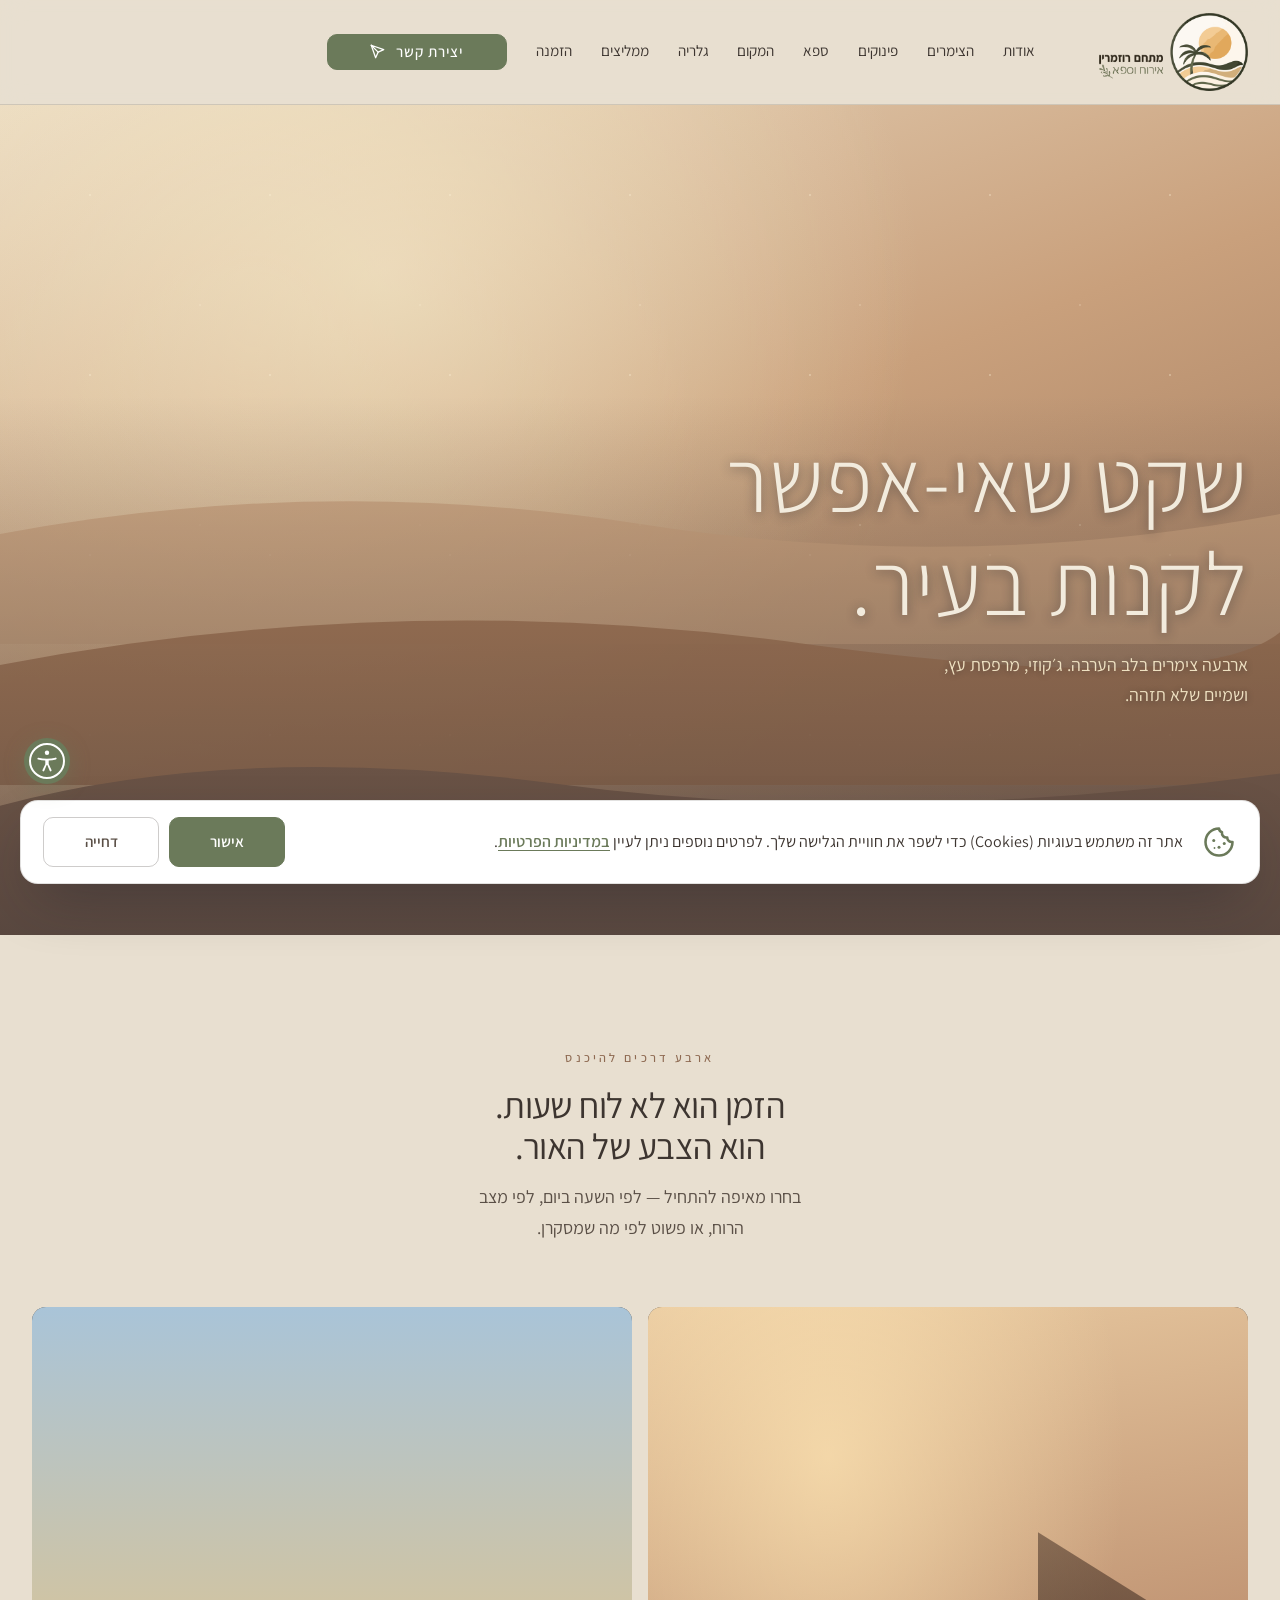
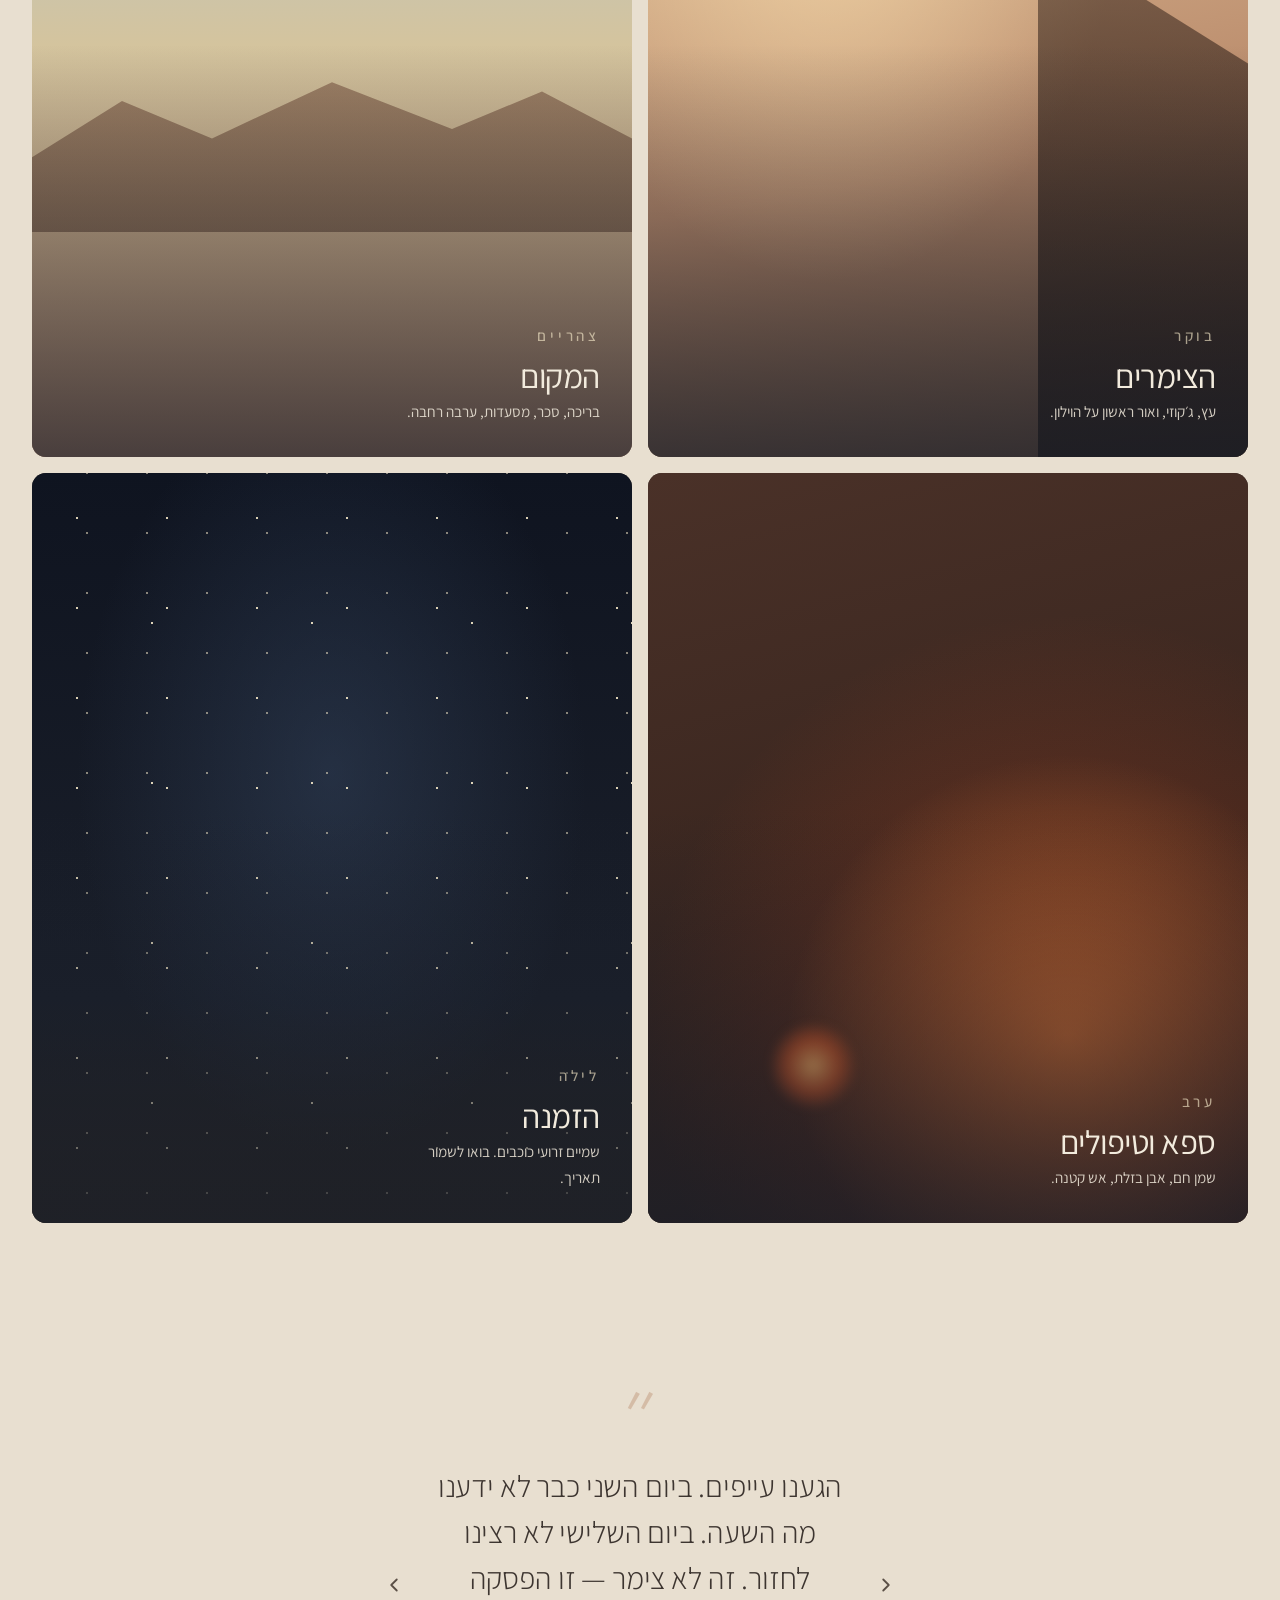
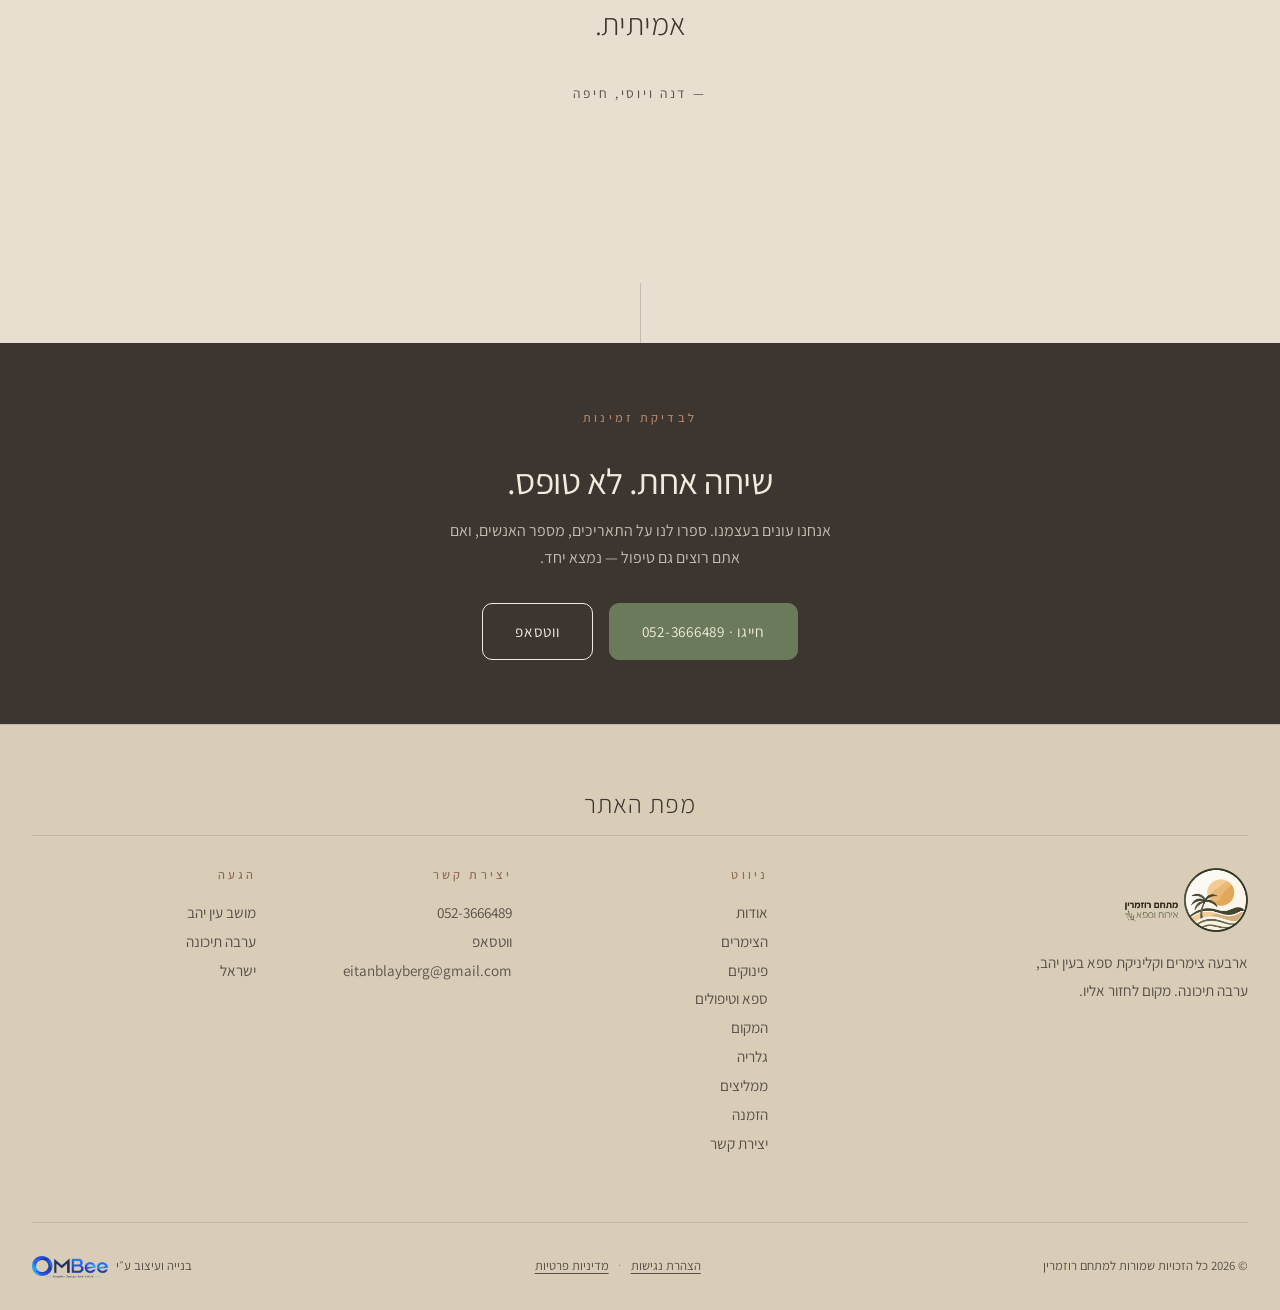
==== commit 2ce9f53c: "Switch to the OMBee accessibility widget and a wide cookie banner - Replace the old accessibility pa" ====
--- a/index.html
+++ b/index.html
@@ -10,7 +10,7 @@
   <link rel="preconnect" href="https://fonts.googleapis.com">
   <link rel="preconnect" href="https://fonts.gstatic.com" crossorigin>
   <link href="https://fonts.googleapis.com/css2?family=Assistant:wght@200;300;400;500;600;700&display=swap" rel="stylesheet">
-  <link rel="stylesheet" href="styles.css?v=8">
+  <link rel="stylesheet" href="styles.css?v=11">
 </head>
 <body data-cookie-banner>
 
@@ -216,6 +216,7 @@
     </div>
   </footer>
 
-  <script src="script.js?v=6" defer></script>
+  <script src="script.js?v=8" defer></script>
+  <script src="accessibility.js?v=1" defer></script>
 </body>
 </html>
--- a/styles.css
+++ b/styles.css
@@ -48,53 +48,67 @@
    ============================================================ */
 .cookie-banner {
   position: fixed;
-  bottom: 20px;
-  right: 20px;
   z-index: 95;
-  max-width: 420px;
-  background: var(--sand-light);
+  left: 16px;
+  right: 16px;
+  bottom: 16px;
+  margin: 0 auto;
+  max-width: 1240px;
+  background: #FFFFFF;
+  color: var(--basalt);
   border: 1px solid rgba(61, 53, 48, 0.15);
-  border-radius: 14px;
-  box-shadow: 0 14px 44px rgba(26, 31, 42, 0.22);
-  padding: var(--space-s) var(--space-m);
-  display: flex;
-  flex-direction: column;
-  gap: 0.9rem;
+  border-radius: 18px;
+  box-shadow: 0 24px 60px -18px rgba(26, 31, 42, 0.45);
   font-family: 'Assistant', sans-serif;
   opacity: 0;
-  transform: translateY(16px);
-  transition: opacity 0.5s var(--ease), transform 0.5s var(--ease);
+  transform: translateY(calc(100% + 40px));
+  transition: transform 0.45s cubic-bezier(0.2, 0.8, 0.2, 1), opacity 0.3s;
 }
 .cookie-banner.show {
   opacity: 1;
-  transform: translateY(0);
-}
-.cookie-banner-text strong {
-  display: block;
+  transform: none;
+}
+.cookie-inner {
+  display: flex;
+  align-items: center;
+  gap: 18px;
+  padding: 16px 22px;
+}
+.cookie-ico {
+  width: 36px;
+  height: 36px;
+  flex: none;
+  fill: none;
+  stroke: var(--rosemary);
+  stroke-width: 1.7;
+  stroke-linecap: round;
+  stroke-linejoin: round;
+}
+.cookie-ico circle { fill: var(--rosemary); stroke: none; }
+.cookie-banner p {
+  flex: 1;
+  margin: 0;
   color: var(--basalt);
+  font-size: 1rem;
+  line-height: 1.6;
+}
+.cookie-banner p a {
+  color: var(--rosemary);
   font-weight: 600;
-  font-size: 1rem;
-  margin-bottom: 0.35rem;
-}
-.cookie-banner-text p {
-  color: var(--basalt-soft);
-  font-size: 0.9rem;
-  line-height: 1.65;
-}
-.cookie-banner-text a {
-  color: var(--rosemary);
   text-decoration: underline;
   text-underline-offset: 3px;
 }
-.cookie-banner-text a:hover { color: var(--clay-dark); }
+.cookie-banner p a:hover { color: var(--clay-dark); }
 .cookie-actions {
   display: flex;
-  gap: 0.6rem;
+  gap: 10px;
+  flex: none;
 }
 .cookie-accept,
 .cookie-decline {
   cursor: pointer;
-  padding: 0.6rem 1.6rem;
+  min-width: 116px;
+  padding: 11px 26px;
   border-radius: 10px;
   font-family: 'Assistant', sans-serif;
   font-size: 0.95rem;
@@ -121,320 +135,18 @@
   transform: translateY(-1px);
 }
 
-@media (max-width: 600px) {
-  .cookie-banner {
-    right: 16px;
-    left: 16px;
-    bottom: 90px; /* clear the accessibility button */
-    max-width: none;
-  }
-}
-
-/* ============================================================
-   ACCESSIBILITY WIDGET — Israeli standard style
-   ============================================================ */
-
-.a11y-toggle {
-  position: fixed;
-  bottom: 24px;
-  left: 24px;
-  width: 58px;
-  height: 58px;
-  border-radius: 50%;
-  background: var(--rosemary);
-  color: #FFFFFF;
-  border: 2px solid var(--sand-light);
-  cursor: pointer;
-  z-index: 90;
-  display: flex;
-  align-items: center;
-  justify-content: center;
-  box-shadow: 0 6px 20px rgba(26, 31, 42, 0.22);
-  transition: transform 0.3s var(--ease), background 0.3s var(--ease), box-shadow 0.3s var(--ease);
-}
-.a11y-toggle:hover,
-.a11y-toggle:focus-visible {
-  transform: scale(1.08);
-  background: #5C6B4D;
-  box-shadow: 0 10px 28px rgba(26, 31, 42, 0.3);
-}
-.a11y-toggle svg { width: 30px; height: 30px; }
-
-.a11y-panel {
-  position: fixed;
-  bottom: 24px;
-  left: 24px;
-  width: 360px;
-  max-width: calc(100vw - 48px);
-  max-height: calc(100vh - 48px);
-  background: #FFFFFF;
-  border: 1px solid #E5E5E5;
-  border-radius: 12px;
-  box-shadow: 0 16px 50px rgba(0, 0, 0, 0.2);
-  z-index: 91;
-  padding: 0;
-  display: none;
-  flex-direction: column;
-  overflow: hidden;
-  font-family: 'Assistant', sans-serif;
-  color: #2A2A2A;
-}
-.a11y-panel.open {
-  display: flex;
-  animation: a11yIn 0.25s var(--ease);
-}
-@keyframes a11yIn {
-  from { opacity: 0; transform: translateY(12px); }
-  to   { opacity: 1; transform: translateY(0); }
-}
-
-.a11y-panel-header {
-  display: flex;
-  justify-content: space-between;
-  align-items: center;
-  padding: 0.8rem 1rem;
-  background: #F5F5F5;
-  border-bottom: 1px solid #E5E5E5;
-}
-.a11y-panel-header h2 {
-  font-size: 1rem;
-  font-weight: 600;
-  color: #2A2A2A;
-  margin: 0;
-  font-family: 'Assistant', sans-serif;
-}
-.a11y-panel-close {
-  background: #2A2A2A;
-  border: 0;
-  cursor: pointer;
-  width: 28px; height: 28px;
-  border-radius: 14px;
-  color: #FFFFFF;
-  display: flex;
-  align-items: center;
-  justify-content: center;
-  transition: background 0.2s;
-  flex-shrink: 0;
-}
-.a11y-panel-close:hover { background: #555; }
-.a11y-panel-close svg { width: 14px; height: 14px; }
-
-.a11y-panel-body {
-  padding: 0.85rem;
-  overflow-y: auto;
-  flex: 1;
-}
-
-.a11y-options {
-  display: grid;
-  grid-template-columns: 1fr 1fr;
-  gap: 8px;
-}
-.a11y-option {
-  background: #FFFFFF;
-  border: 1px solid #E5E5E5;
-  border-radius: 12px;
-  padding: 18px 10px;
-  cursor: pointer;
-  display: flex;
-  flex-direction: column;
-  align-items: center;
-  gap: 10px;
-  font-size: 0.85rem;
-  font-weight: 600;
-  text-align: center;
-  transition: border-color 0.2s, background 0.2s, color 0.2s, box-shadow 0.2s;
-  color: var(--basalt);
-  font-family: 'Assistant', sans-serif;
-  line-height: 1.25;
-  min-height: 110px;
-}
-.a11y-option:hover {
-  border-color: var(--rosemary);
-  background: rgba(107, 122, 90, 0.04);
-  box-shadow: 0 4px 12px rgba(107, 122, 90, 0.12);
-}
-.a11y-option.active {
-  background: var(--rosemary);
-  color: #FFFFFF;
-  border-color: var(--rosemary);
-  box-shadow: 0 4px 14px rgba(107, 122, 90, 0.32);
-}
-.a11y-option svg {
-  width: 30px; height: 30px;
-  fill: none;
-  stroke: #5A5A5A;
-  stroke-width: 1.5;
-  stroke-linecap: round;
-  stroke-linejoin: round;
-  transition: stroke 0.2s;
-}
-.a11y-option.active svg { stroke: #FFFFFF; }
-
-.a11y-panel-footer {
-  padding: 0.85rem;
-  border-top: 1px solid #E5E5E5;
-  background: #F5F5F5;
-}
-.a11y-reset {
-  background: var(--rosemary);
-  color: #FFFFFF;
-  border: 0;
-  border-radius: 10px;
-  padding: 14px;
-  font-size: 0.95rem;
-  font-weight: 600;
-  cursor: pointer;
-  margin-bottom: 0.7rem;
-  width: 100%;
-  display: flex;
-  align-items: center;
-  justify-content: center;
-  gap: 10px;
-  transition: background 0.25s, transform 0.25s, box-shadow 0.25s;
-  font-family: 'Assistant', sans-serif;
-}
-.a11y-reset:hover {
-  background: #5C6B4D;
-  transform: translateY(-1px);
-  box-shadow: 0 6px 16px rgba(107, 122, 90, 0.3);
-}
-.a11y-reset svg {
-  width: 18px; height: 18px;
-  fill: none;
-  stroke: currentColor;
-  stroke-width: 2;
-  stroke-linecap: round;
-  stroke-linejoin: round;
-}
-
-.a11y-links {
-  display: flex;
-  justify-content: center;
-  align-items: center;
-  gap: 0.5rem;
-  font-size: 0.78rem;
-}
-.a11y-links a {
-  color: #5A5A5A;
-  text-decoration: underline;
-  text-underline-offset: 3px;
-  transition: color 0.2s;
-}
-.a11y-links a:hover { color: #2A2A2A; }
-.a11y-links span {
-  color: #BBB;
-}
-
-@media (max-width: 480px) {
-  .a11y-toggle { width: 52px; height: 52px; bottom: 16px; left: 16px; }
-  .a11y-toggle svg { width: 26px; height: 26px; }
-  .a11y-panel {
-    bottom: 16px;
-    left: 16px;
-    width: calc(100vw - 32px);
-  }
-  .a11y-options { grid-template-columns: 1fr 1fr; gap: 6px; }
-  .a11y-option { padding: 14px 6px; min-height: 100px; font-size: 0.78rem; }
-  .a11y-option svg { width: 26px; height: 26px; }
-}
-
-/* ===== Accessibility feature classes ===== */
-
-/* Large text */
-body.a11y-large-text { font-size: 118% !important; }
-body.a11y-large-text h1 { font-size: 4.5rem !important; }
-body.a11y-large-text h2 { font-size: 3rem !important; }
-body.a11y-large-text h3 { font-size: 1.6rem !important; }
-
-/* High contrast */
-body.a11y-contrast { background: #000 !important; color: #fff !important; }
-body.a11y-contrast main, body.a11y-contrast section, body.a11y-contrast div,
-body.a11y-contrast article, body.a11y-contrast aside, body.a11y-contrast header,
-body.a11y-contrast footer, body.a11y-contrast nav { background: #000 !important; color: #fff !important; }
-body.a11y-contrast h1, body.a11y-contrast h2, body.a11y-contrast h3, body.a11y-contrast h4,
-body.a11y-contrast p, body.a11y-contrast span, body.a11y-contrast li { color: #fff !important; }
-body.a11y-contrast a { color: #ffeb3b !important; }
-body.a11y-contrast img:not(.logo-mark) { filter: grayscale(100%) contrast(1.2); }
-
-/* Highlight links */
-body.a11y-highlight-links a:not(.btn):not(.cta-contact):not(.a11y-toggle) {
-  text-decoration: underline !important;
-  text-decoration-thickness: 2px !important;
-  text-underline-offset: 3px !important;
-  outline: 1px dashed currentColor;
-  outline-offset: 2px;
-}
-
-/* No animations */
-body.a11y-no-anim *,
-body.a11y-no-anim *::before,
-body.a11y-no-anim *::after {
-  animation-duration: 0s !important;
-  transition-duration: 0s !important;
-}
-
-/* Readable font (dyslexia-friendly) */
-body.a11y-readable-font,
-body.a11y-readable-font * {
-  font-family: Verdana, Tahoma, sans-serif !important;
-  letter-spacing: 0.05em !important;
-  word-spacing: 0.12em !important;
-}
-
-/* Hide images */
-body.a11y-hide-images img:not(.logo-mark):not(.a11y-toggle img) { visibility: hidden !important; }
-
-/* Big cursor */
-body.a11y-big-cursor,
-body.a11y-big-cursor * {
-  cursor: url("data:image/svg+xml,%3Csvg xmlns='http://www.w3.org/2000/svg' width='40' height='40' viewBox='0 0 24 24'%3E%3Cpath fill='black' stroke='white' stroke-width='1' d='M3 2l8 18 2-7 7-2z'/%3E%3C/svg%3E") 0 0, auto !important;
-}
-
-/* Saturation - grayscale */
-body.a11y-grayscale { filter: grayscale(100%); }
-
-/* Increased line height */
-body.a11y-line-height *,
-body.a11y-line-height p,
-body.a11y-line-height li,
-body.a11y-line-height blockquote {
-  line-height: 2 !important;
-}
-
-/* Text spacing (letter & word) */
-body.a11y-text-spacing,
-body.a11y-text-spacing * {
-  letter-spacing: 0.12em !important;
-  word-spacing: 0.18em !important;
-}
-
-/* Text alignment — justify */
-body.a11y-text-align p,
-body.a11y-text-align li,
-body.a11y-text-align blockquote,
-body.a11y-text-align dd {
-  text-align: justify !important;
-}
-
-/* Tooltips — show titles more visibly */
-body.a11y-tooltips [title]:hover::after,
-body.a11y-tooltips [title]:focus::after {
-  content: attr(title);
-  position: absolute;
-  bottom: calc(100% + 6px);
-  right: 0;
-  background: #2A2A2A;
-  color: #FFFFFF;
-  padding: 0.4rem 0.7rem;
-  border-radius: 4px;
-  font-size: 0.85rem;
-  white-space: nowrap;
-  z-index: 200;
-  pointer-events: none;
-  box-shadow: 0 4px 12px rgba(0, 0, 0, 0.2);
-}
-body.a11y-tooltips [title] { position: relative; }
+/* Keep the accessibility button above the banner */
+body.has-cookie-banner .ombee-a11y-btn { bottom: calc(var(--cookie-h, 0px) + 32px); }
+
+@media (max-width: 760px) {
+  .cookie-banner { left: 10px; right: 10px; bottom: 10px; border-radius: 16px; }
+  .cookie-inner { flex-wrap: wrap; gap: 12px 14px; padding: 16px; }
+  .cookie-ico { width: 30px; height: 30px; }
+  .cookie-banner p { flex: 1 1 calc(100% - 46px); font-size: 0.95rem; }
+  .cookie-actions { width: 100%; }
+  .cookie-accept, .cookie-decline { flex: 1; }
+  body.has-cookie-banner .ombee-a11y-btn { bottom: calc(var(--cookie-h, 0px) + 20px); }
+}
 
 /* ===== Accessibility ===== */
 /* Skip link — keyboard users can jump straight to main content */
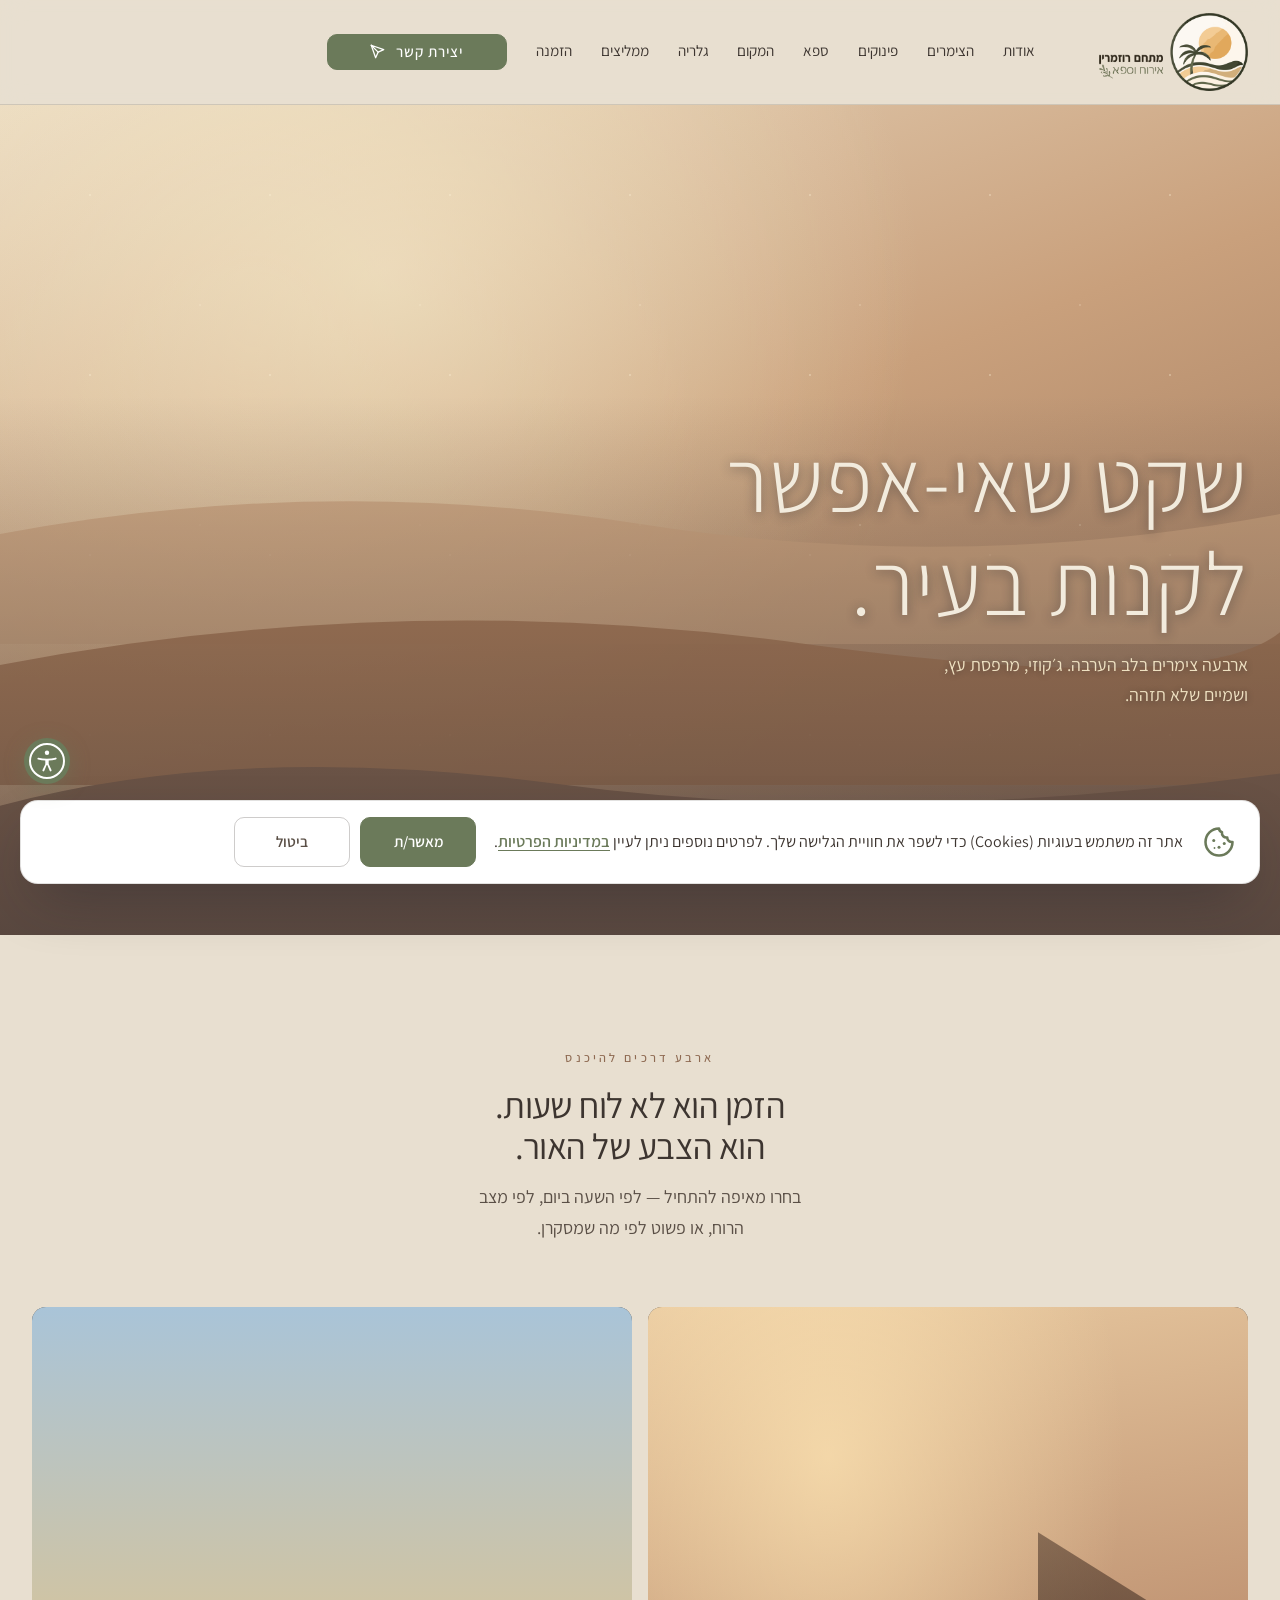
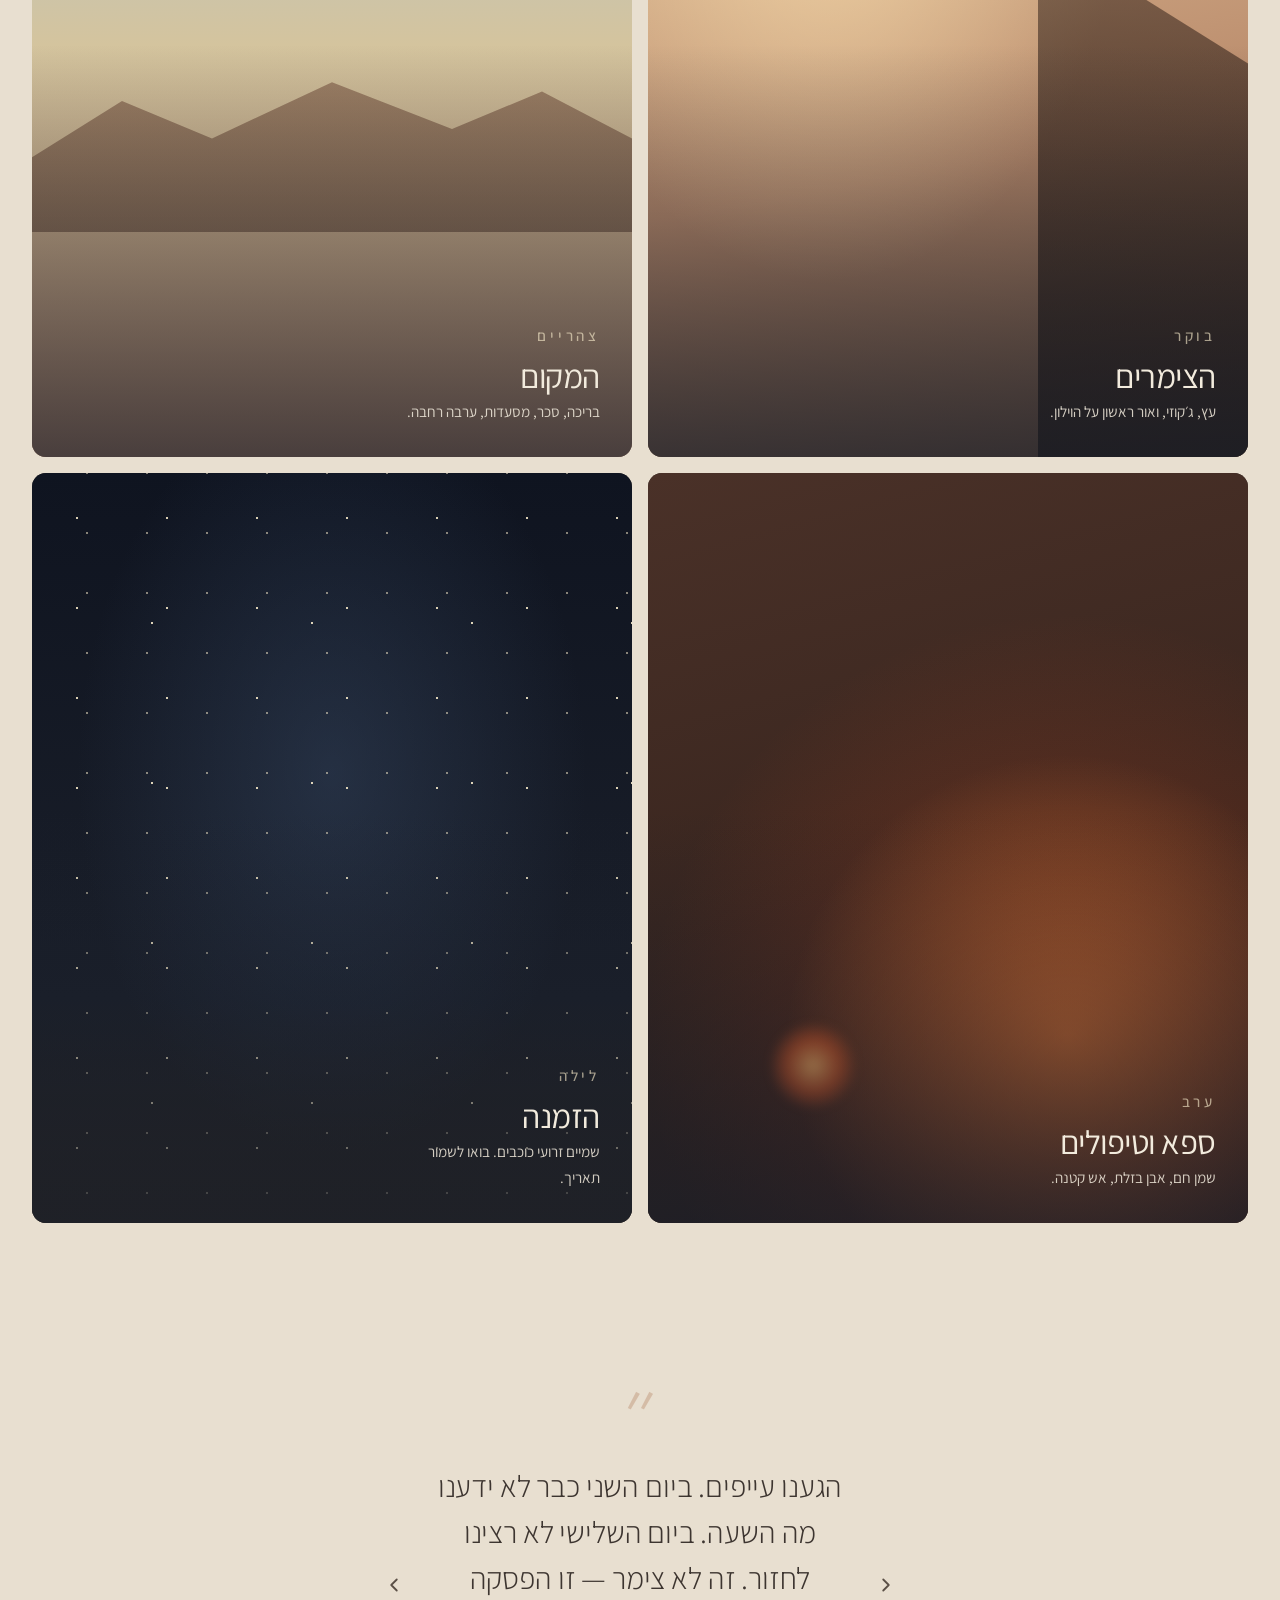
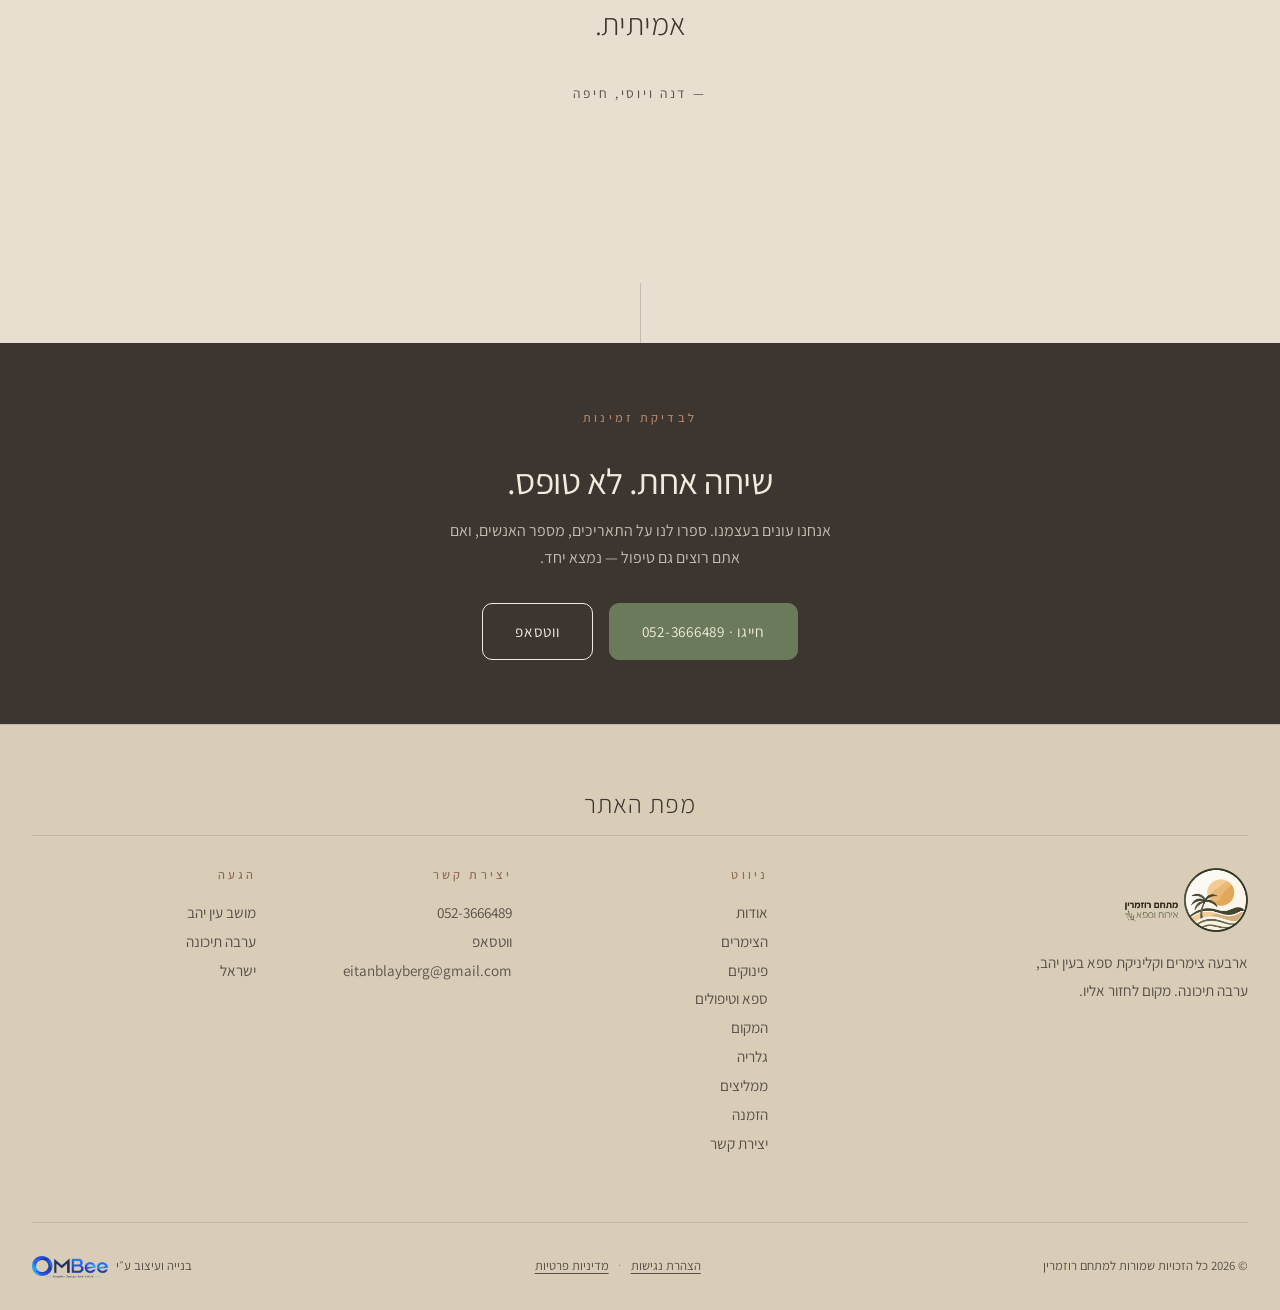
==== commit 7b8838e9: "Cookie banner: מאשר/ת / ביטול labels, buttons next to the privacy link Co-Authored-By: Claude Opus 5" ====
--- a/index.html
+++ b/index.html
@@ -10,7 +10,7 @@
   <link rel="preconnect" href="https://fonts.googleapis.com">
   <link rel="preconnect" href="https://fonts.gstatic.com" crossorigin>
   <link href="https://fonts.googleapis.com/css2?family=Assistant:wght@200;300;400;500;600;700&display=swap" rel="stylesheet">
-  <link rel="stylesheet" href="styles.css?v=11">
+  <link rel="stylesheet" href="styles.css?v=12">
 </head>
 <body data-cookie-banner>
 
@@ -216,7 +216,7 @@
     </div>
   </footer>
 
-  <script src="script.js?v=8" defer></script>
+  <script src="script.js?v=9" defer></script>
   <script src="accessibility.js?v=1" defer></script>
 </body>
 </html>
--- a/styles.css
+++ b/styles.css
@@ -86,7 +86,7 @@
 }
 .cookie-ico circle { fill: var(--rosemary); stroke: none; }
 .cookie-banner p {
-  flex: 1;
+  flex: 0 1 auto; /* don't stretch, so the buttons sit right after the privacy link */
   margin: 0;
   color: var(--basalt);
   font-size: 1rem;
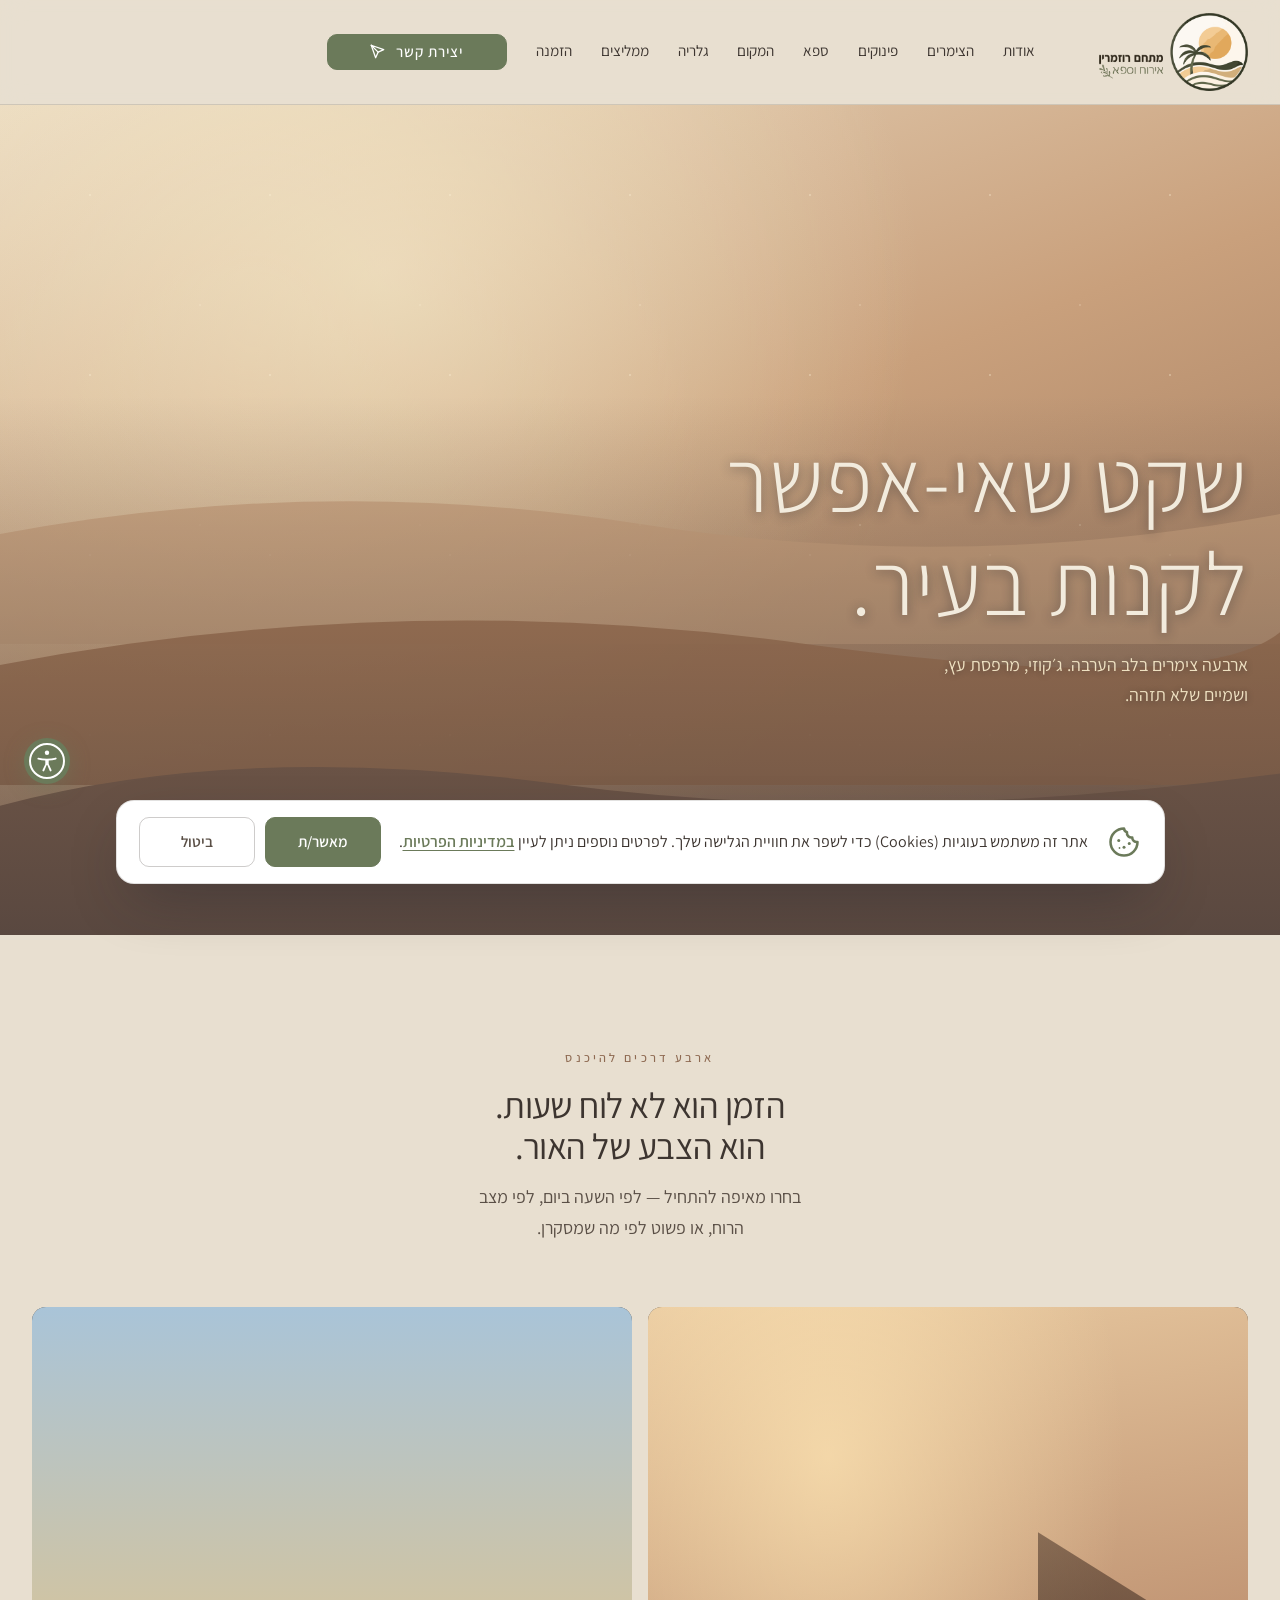
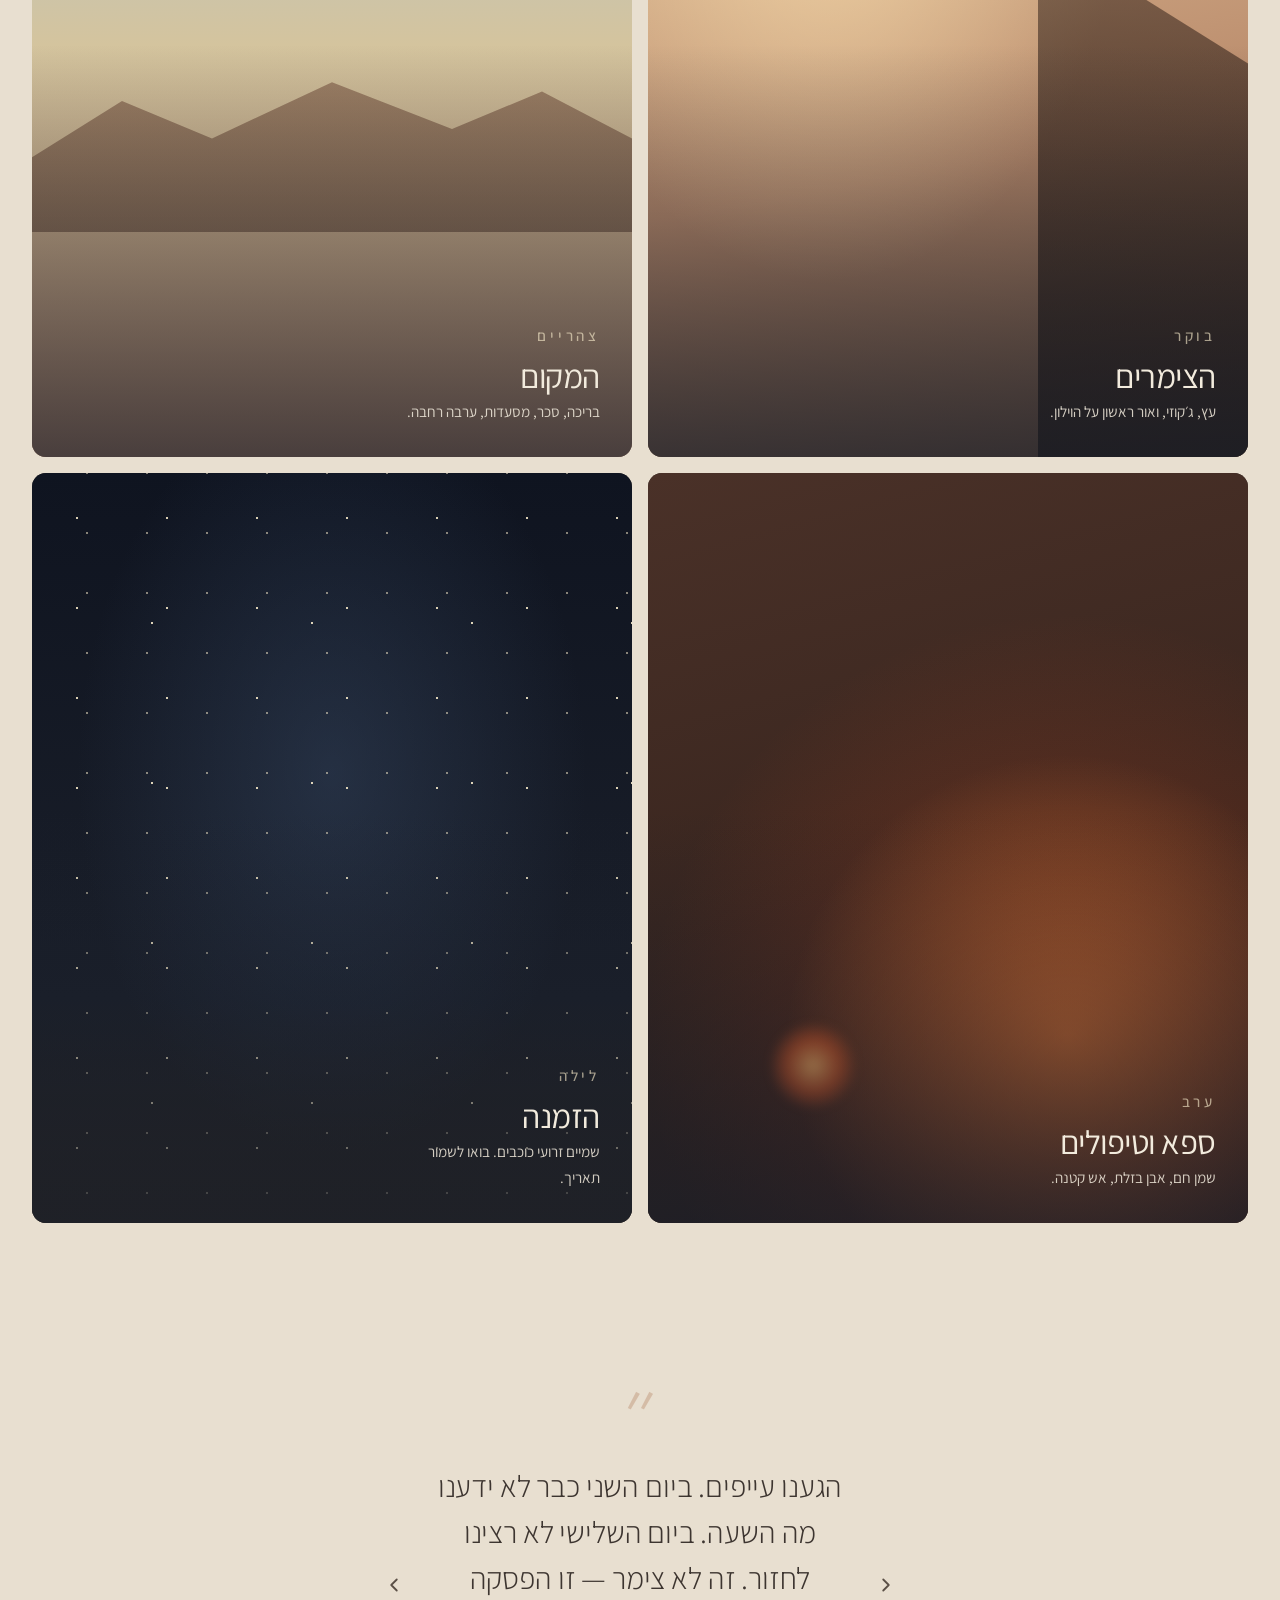
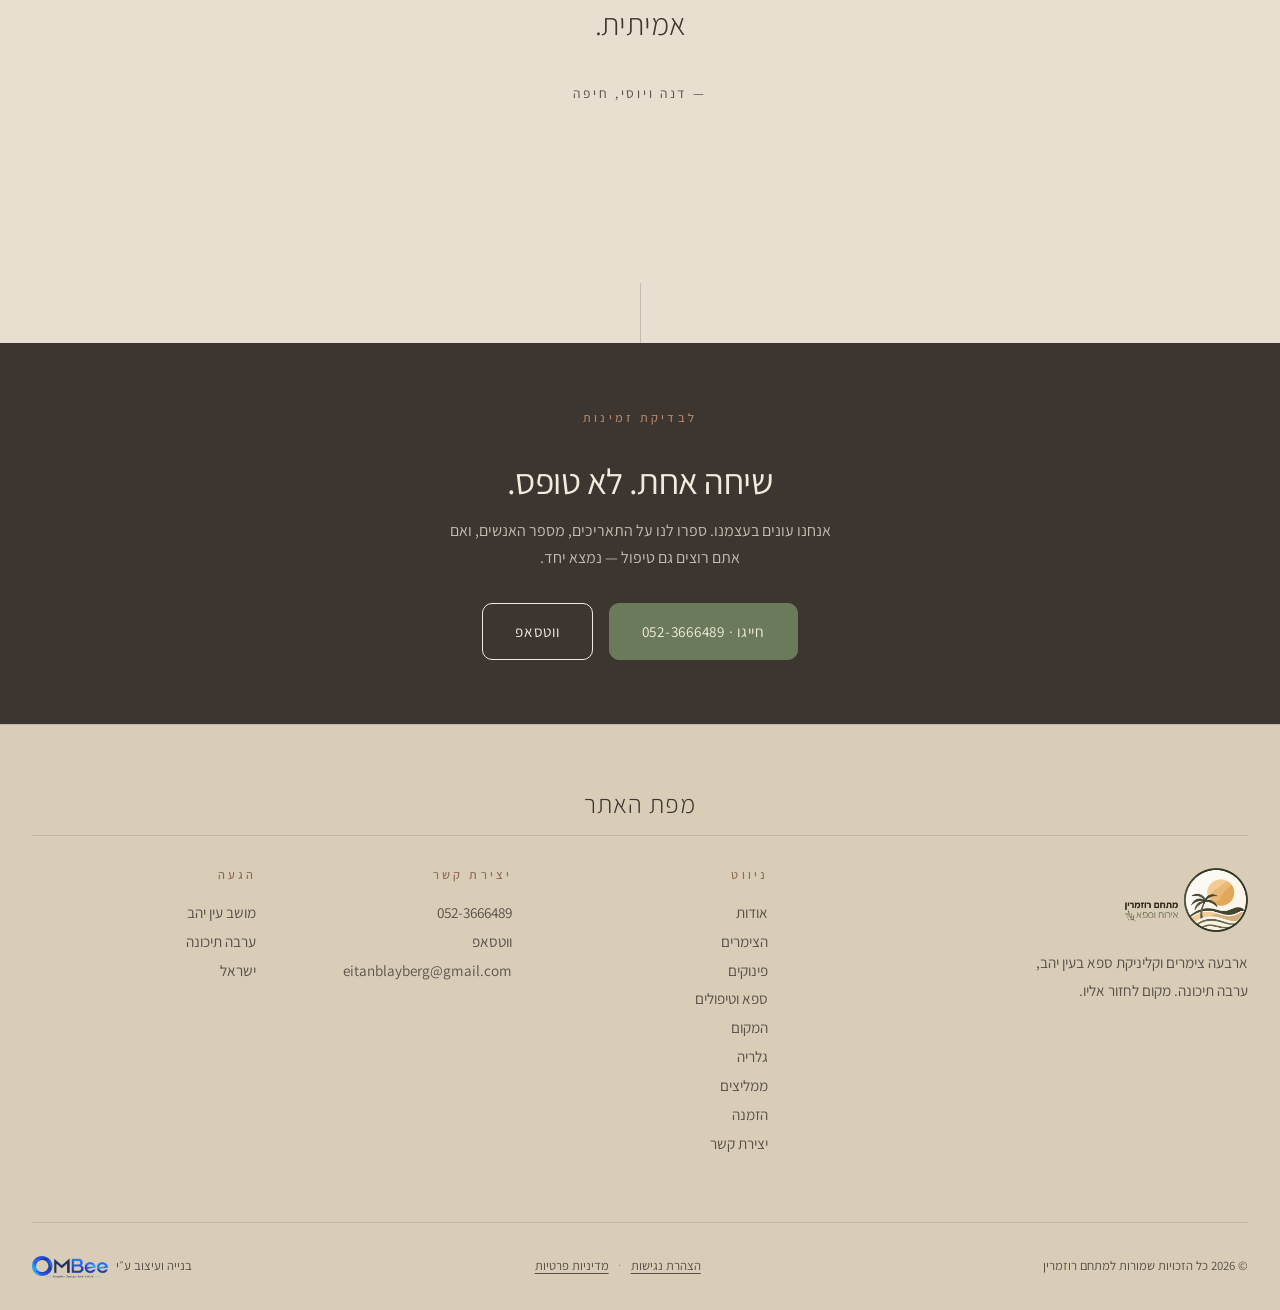
==== commit 28b594f5: "Cookie banner: card hugs its content, no empty strip Co-Authored-By: Claude Opus 5.5 <noreply@anthro" ====
--- a/index.html
+++ b/index.html
@@ -10,7 +10,7 @@
   <link rel="preconnect" href="https://fonts.googleapis.com">
   <link rel="preconnect" href="https://fonts.gstatic.com" crossorigin>
   <link href="https://fonts.googleapis.com/css2?family=Assistant:wght@200;300;400;500;600;700&display=swap" rel="stylesheet">
-  <link rel="stylesheet" href="styles.css?v=12">
+  <link rel="stylesheet" href="styles.css?v=13">
 </head>
 <body data-cookie-banner>
 
--- a/styles.css
+++ b/styles.css
@@ -53,6 +53,7 @@
   right: 16px;
   bottom: 16px;
   margin: 0 auto;
+  width: fit-content; /* hug the content — no empty strip at the end */
   max-width: 1240px;
   background: #FFFFFF;
   color: var(--basalt);
@@ -139,7 +140,7 @@
 body.has-cookie-banner .ombee-a11y-btn { bottom: calc(var(--cookie-h, 0px) + 32px); }
 
 @media (max-width: 760px) {
-  .cookie-banner { left: 10px; right: 10px; bottom: 10px; border-radius: 16px; }
+  .cookie-banner { left: 10px; right: 10px; bottom: 10px; width: auto; border-radius: 16px; }
   .cookie-inner { flex-wrap: wrap; gap: 12px 14px; padding: 16px; }
   .cookie-ico { width: 30px; height: 30px; }
   .cookie-banner p { flex: 1 1 calc(100% - 46px); font-size: 0.95rem; }
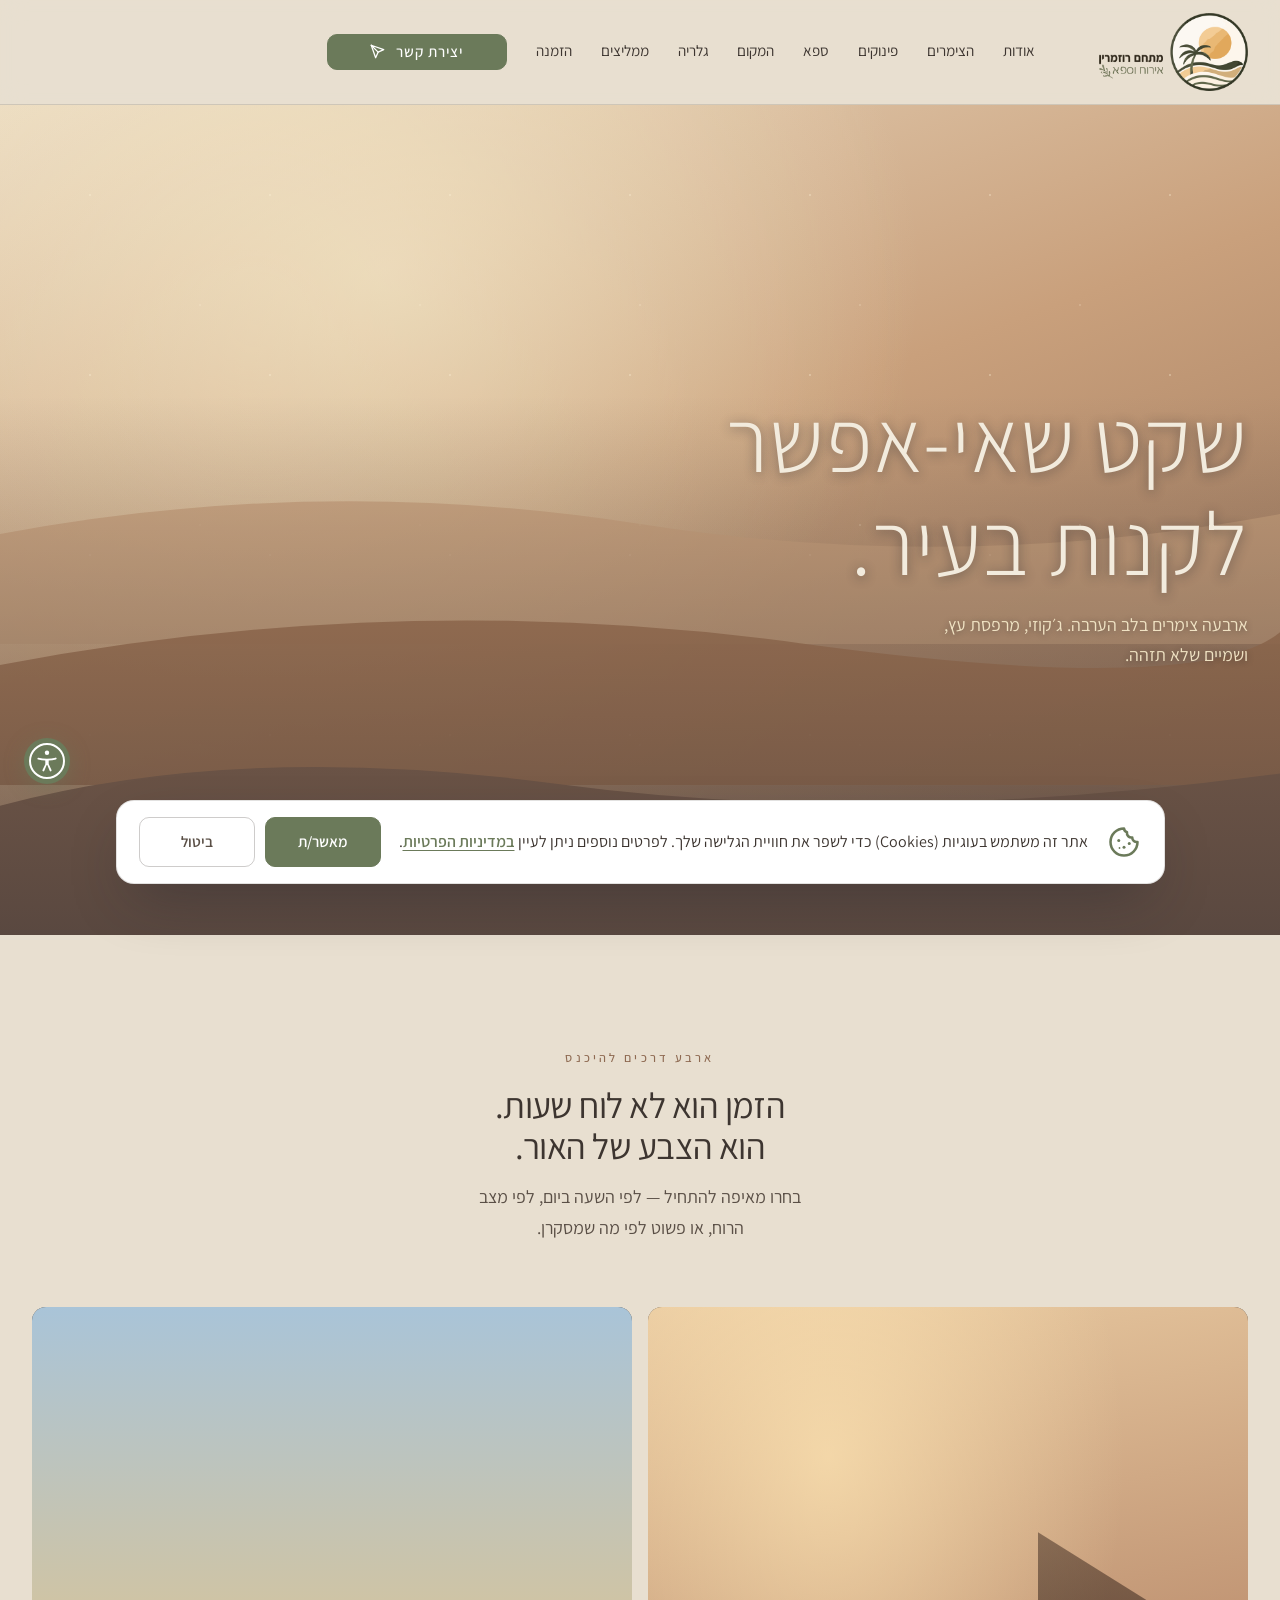
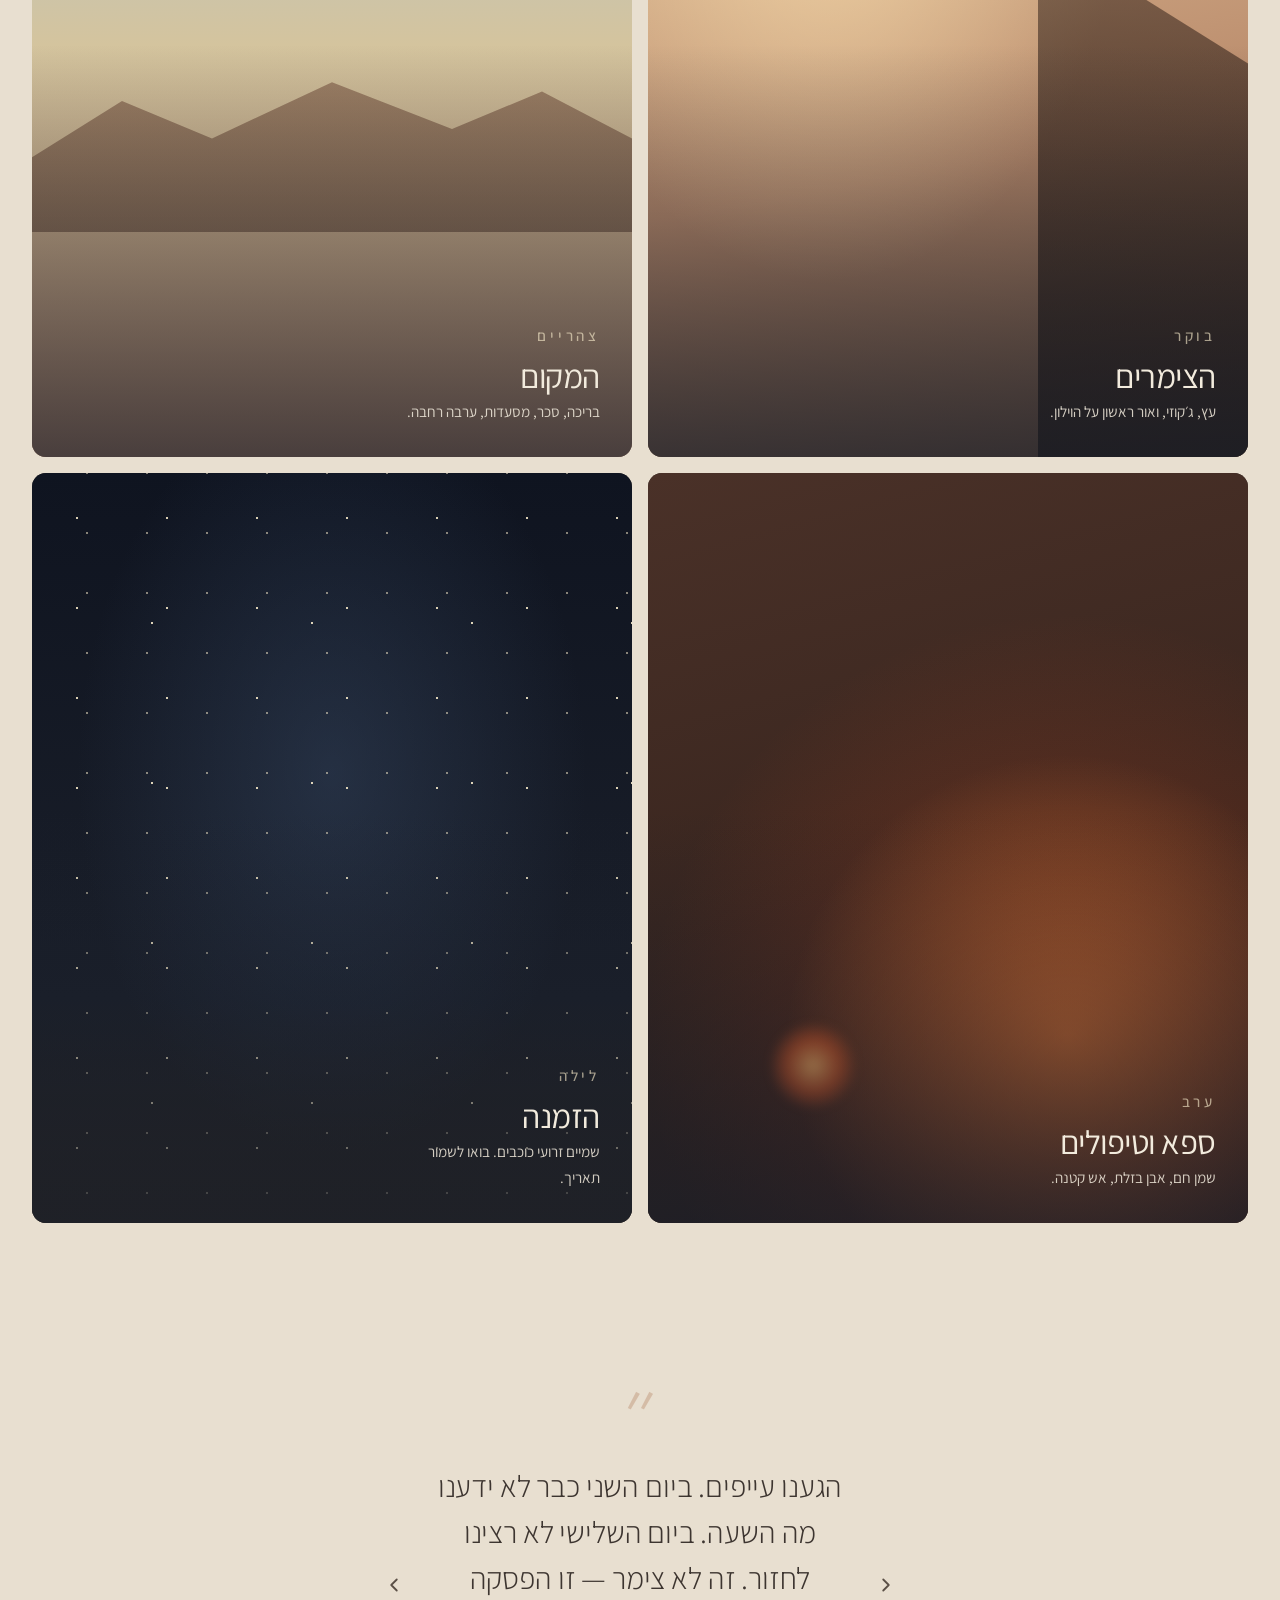
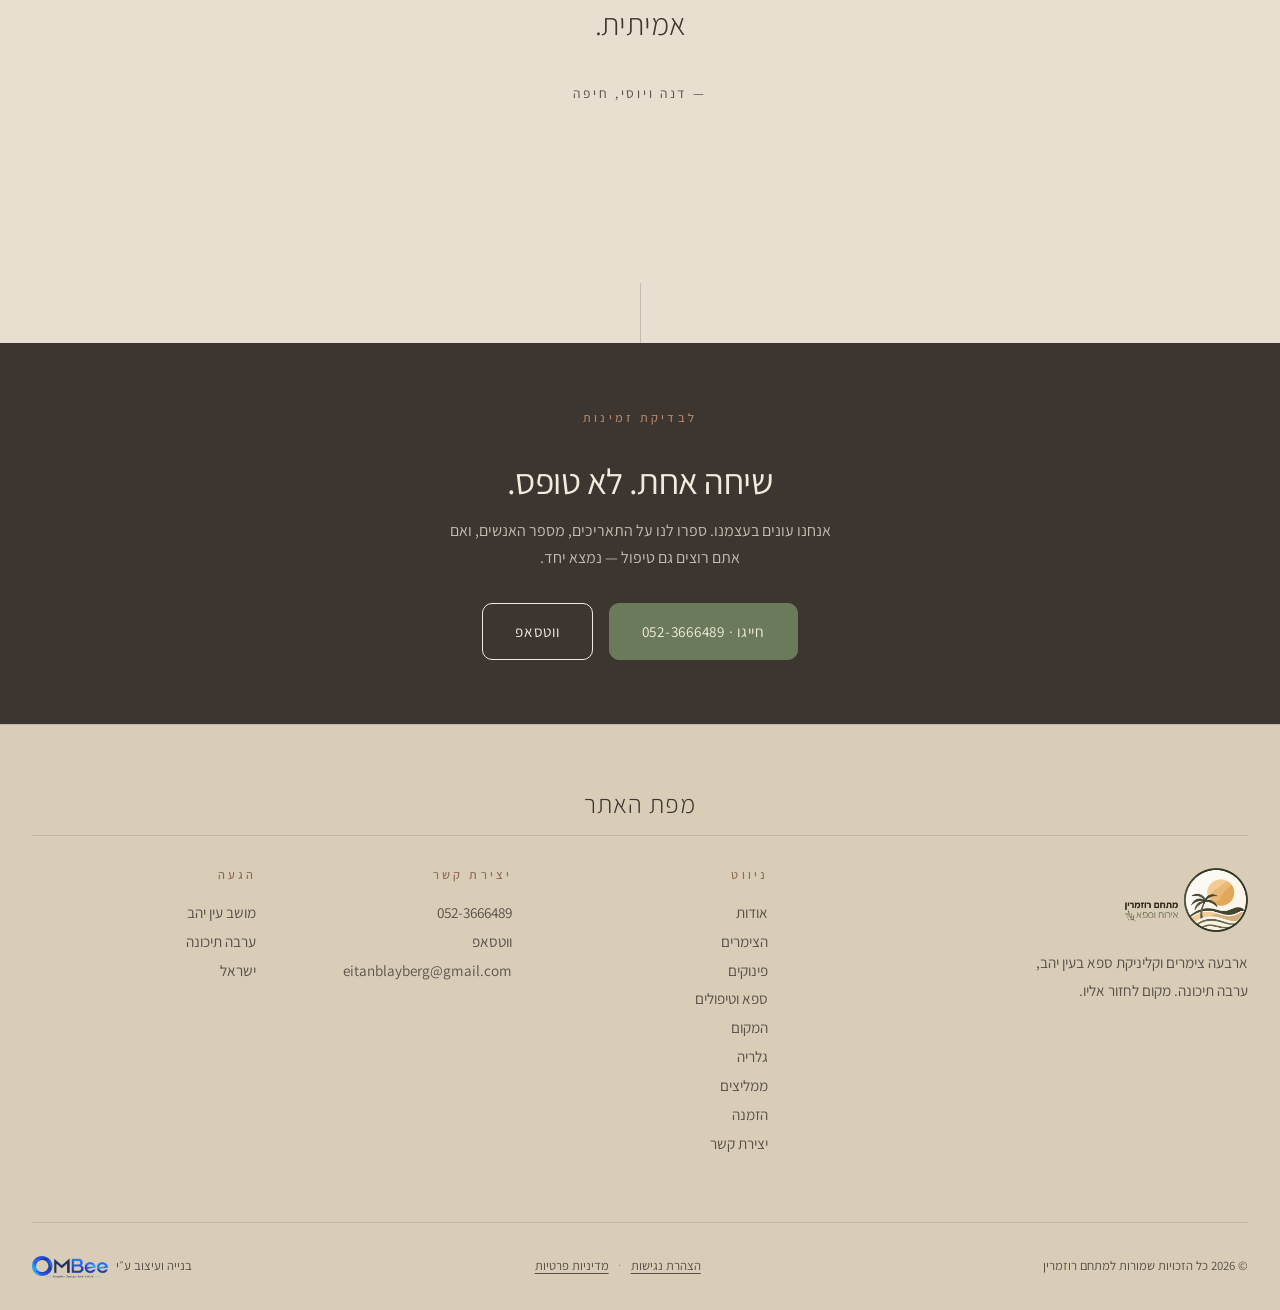
==== commit f973f3e6: "Hero: raise headline; on phones place it at the top of the sky Co-Authored-By: Claude Opus 5.5 <nore" ====
--- a/index.html
+++ b/index.html
@@ -10,7 +10,7 @@
   <link rel="preconnect" href="https://fonts.googleapis.com">
   <link rel="preconnect" href="https://fonts.gstatic.com" crossorigin>
   <link href="https://fonts.googleapis.com/css2?family=Assistant:wght@200;300;400;500;600;700&display=swap" rel="stylesheet">
-  <link rel="stylesheet" href="styles.css?v=13">
+  <link rel="stylesheet" href="styles.css?v=14">
 </head>
 <body data-cookie-banner>
 
--- a/styles.css
+++ b/styles.css
@@ -455,7 +455,7 @@
   display: flex;
   flex-direction: column;
   justify-content: flex-end;
-  padding-bottom: var(--space-xl);
+  padding-bottom: 9.5rem;
 }
 .hero h1 {
   font-size: var(--type-display);
@@ -1138,6 +1138,8 @@
   section { padding: var(--space-l) 0; }
   .hero { min-height: 480px; }
   .hero h1 { font-size: clamp(2.2rem, 9vw, 3.5rem); }
+  /* Phones: headline at the top of the sky, clear of the dunes */
+  .hero-content { justify-content: flex-start; padding-top: var(--space-l); padding-bottom: 0; }
 }
 
 @media (max-width: 500px) {
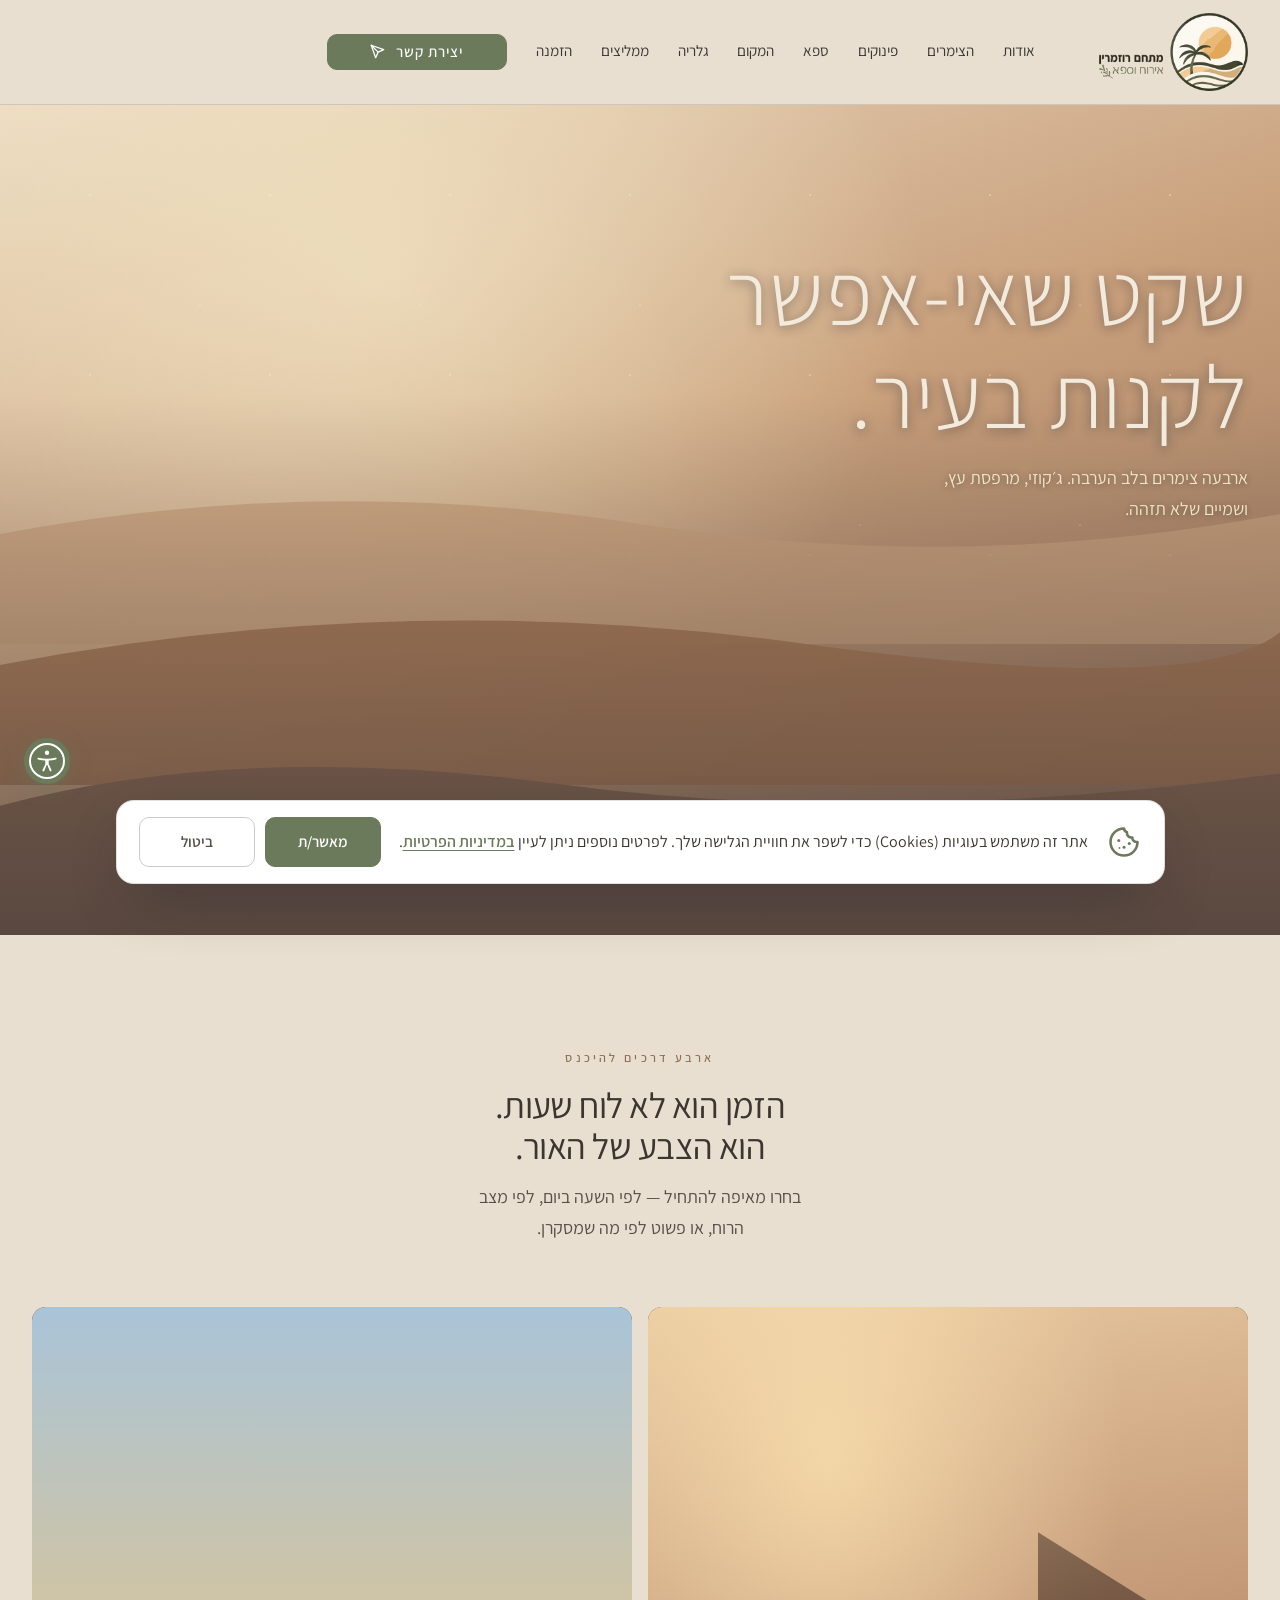
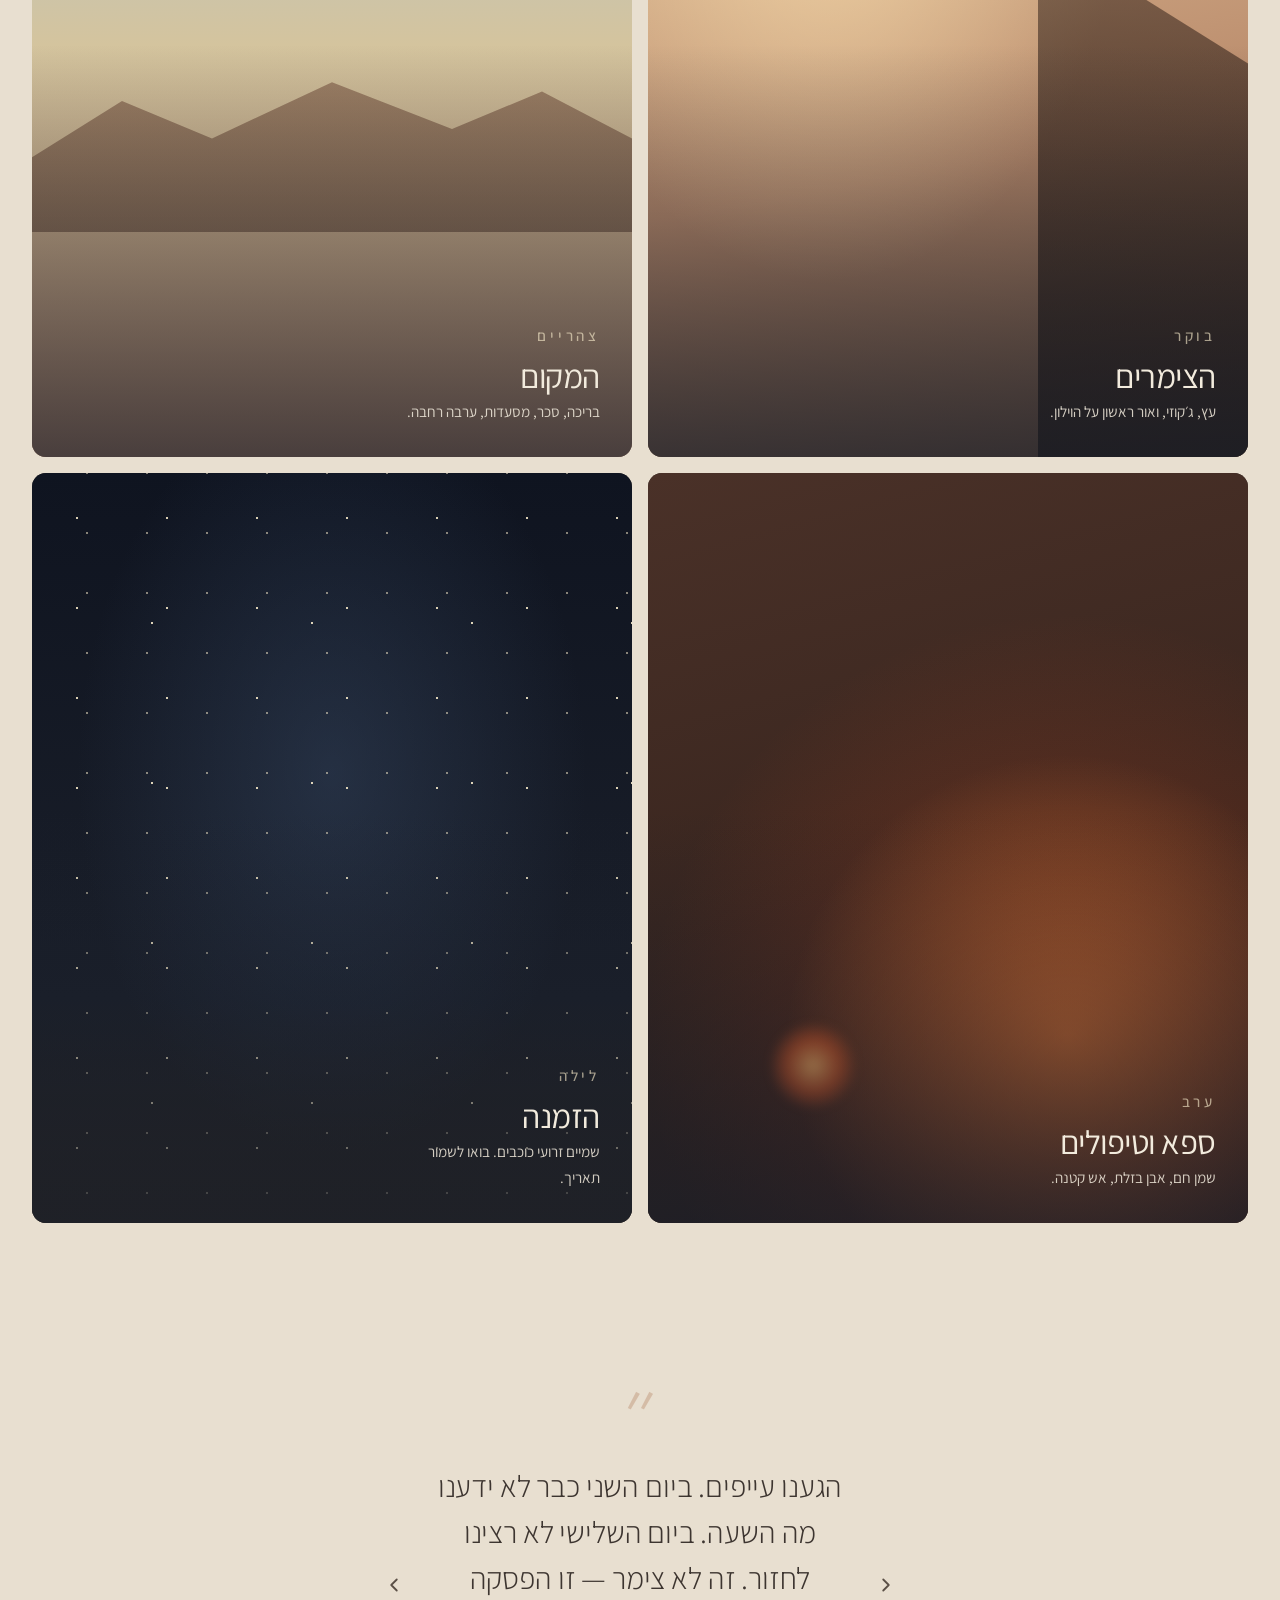
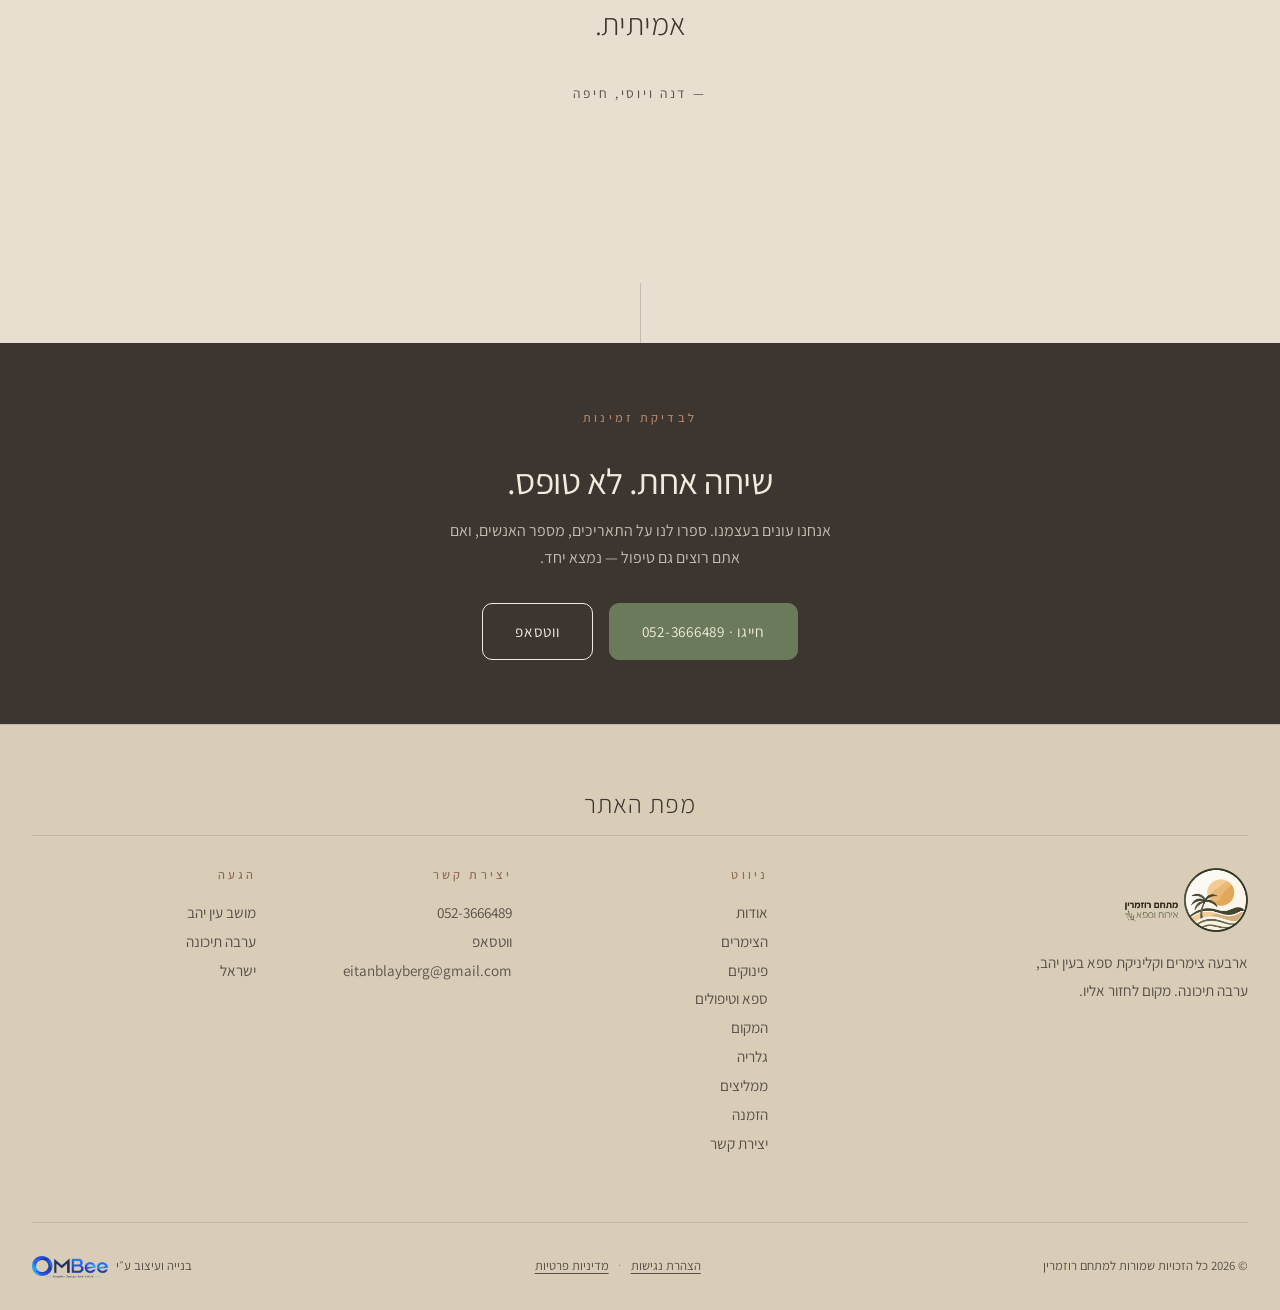
==== commit 2b839452: "Hero: raise headline on desktop, centred in the sky Co-Authored-By: Claude Opus 5.5 <noreply@anthrop" ====
--- a/index.html
+++ b/index.html
@@ -10,7 +10,7 @@
   <link rel="preconnect" href="https://fonts.googleapis.com">
   <link rel="preconnect" href="https://fonts.gstatic.com" crossorigin>
   <link href="https://fonts.googleapis.com/css2?family=Assistant:wght@200;300;400;500;600;700&display=swap" rel="stylesheet">
-  <link rel="stylesheet" href="styles.css?v=14">
+  <link rel="stylesheet" href="styles.css?v=15">
 </head>
 <body data-cookie-banner>
 
--- a/styles.css
+++ b/styles.css
@@ -454,8 +454,10 @@
   padding: 0 var(--space-m);
   display: flex;
   flex-direction: column;
-  justify-content: flex-end;
-  padding-bottom: 9.5rem;
+  /* Desktop: headline centred in the sky, above the dunes, never under the header */
+  justify-content: center;
+  padding-top: var(--space-m);
+  padding-bottom: 34vh;
 }
 .hero h1 {
   font-size: var(--type-display);
